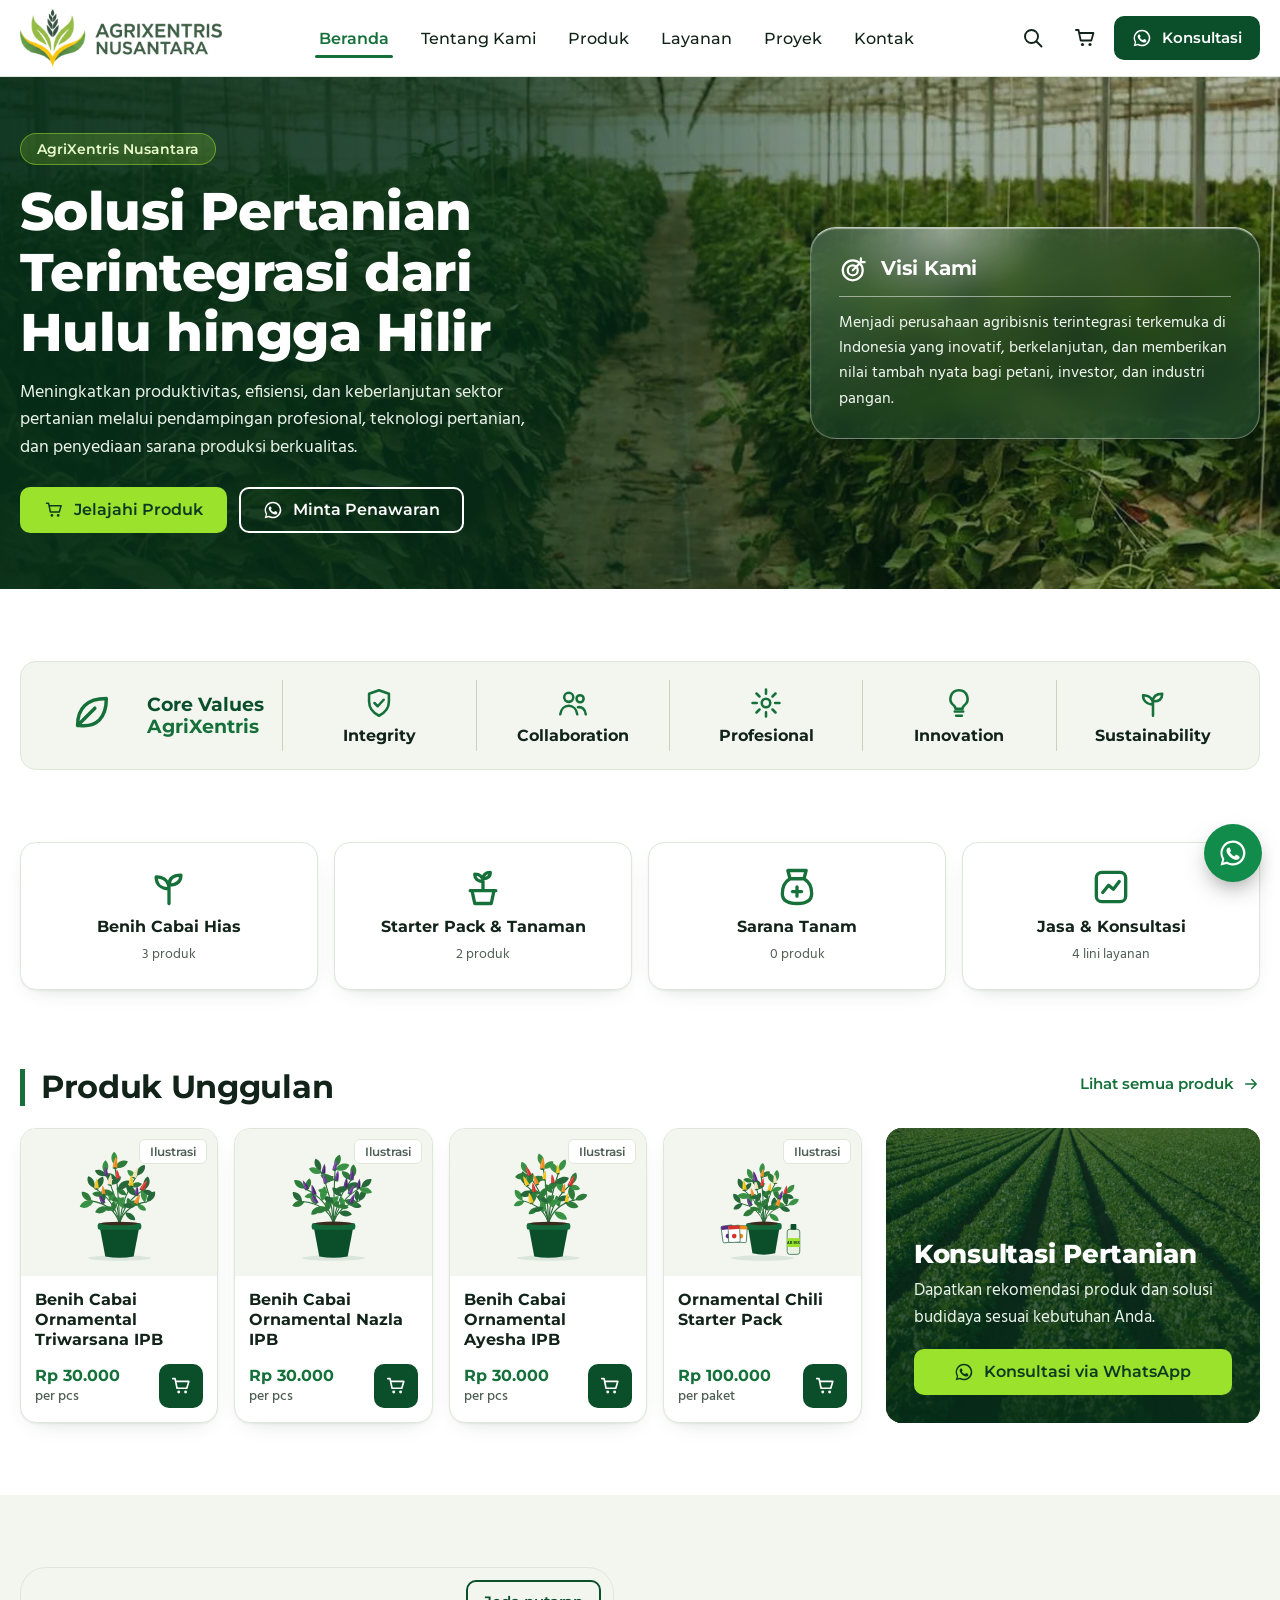
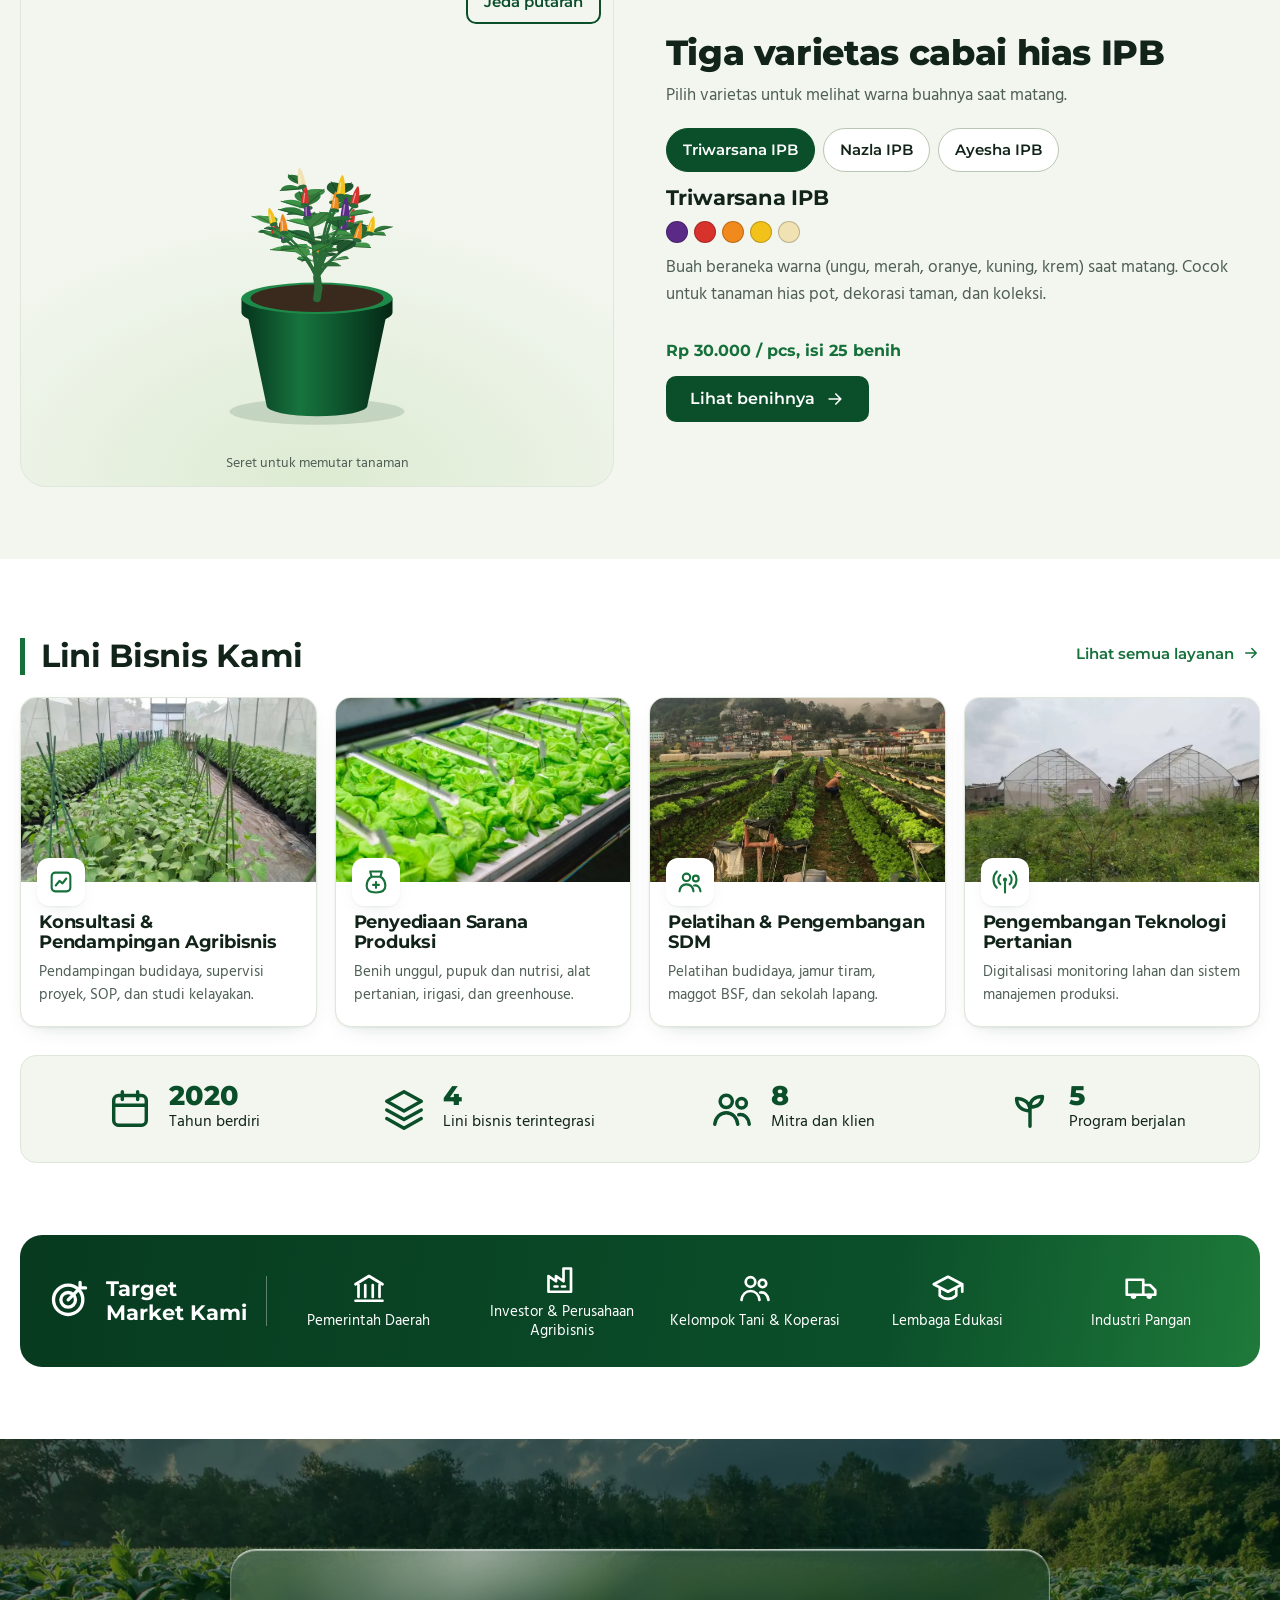
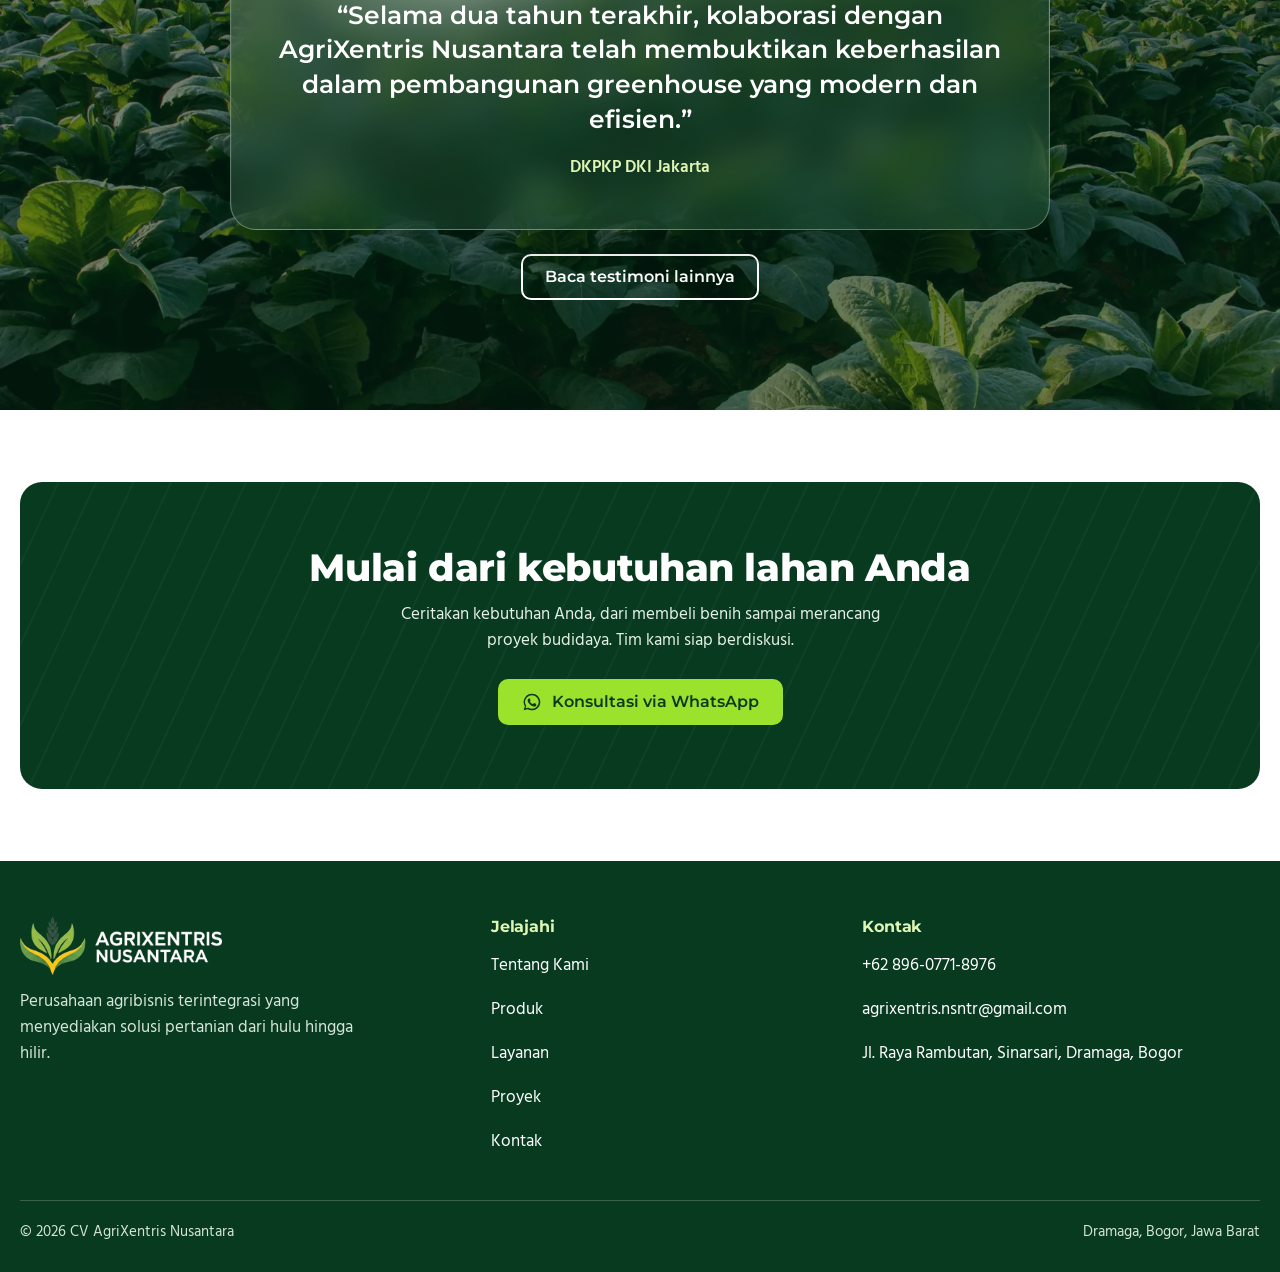
==== index.html @ 7f0258ae "Tambah situs AgriXentris Nusantara Situs statis perusahaan dan katalog produk (beranda, produk, tent" ====
<!doctype html>
<html lang="id">
<head>
<meta charset="utf-8">
<meta name="viewport" content="width=device-width, initial-scale=1">
<title>AgriXentris Nusantara | Solusi Pertanian Terintegrasi dari Hulu hingga Hilir</title>
<meta name="description" content="AgriXentris Nusantara: benih cabai hias IPB, sarana tanam, konsultasi agribisnis, pelatihan, dan teknologi pertanian. Dramaga, Bogor.">
<meta property="og:title" content="AgriXentris Nusantara | Solusi Pertanian Terintegrasi dari Hulu hingga Hilir">
<meta property="og:description" content="AgriXentris Nusantara: benih cabai hias IPB, sarana tanam, konsultasi agribisnis, pelatihan, dan teknologi pertanian. Dramaga, Bogor.">
<meta property="og:type" content="website">
<meta property="og:image" content="/assets/img/og.jpg">
<meta name="theme-color" content="#0B4F2A">
<link rel="icon" href="/assets/img/favicon.png">
<link rel="apple-touch-icon" href="/assets/img/apple-touch-icon.png">
<link rel="preconnect" href="https://fonts.googleapis.com">
<link rel="preconnect" href="https://fonts.gstatic.com" crossorigin>
<link href="https://fonts.googleapis.com/css2?family=Hind:wght@400;500;600&family=Montserrat:wght@500;600;700;800&display=swap" rel="stylesheet">
<link rel="stylesheet" href="/assets/css/site.css">
</head>
<body data-page="home">
<svg width="0" height="0" style="position:absolute" aria-hidden="true"><defs>
<symbol id="i-cart" viewBox="0 0 24 24"><path d="M3 4h2.5l2.2 10.5h10.6L20.5 7H7" fill="none" stroke="currentColor" stroke-width="1.8" stroke-linecap="round" stroke-linejoin="round"/><circle cx="9.5" cy="18.5" r="1.6" fill="currentColor"/><circle cx="17" cy="18.5" r="1.6" fill="currentColor"/></symbol>
<symbol id="i-search" viewBox="0 0 24 24"><circle cx="10.5" cy="10.5" r="6.5" fill="none" stroke="currentColor" stroke-width="1.9"/><path d="m15.5 15.5 5 5" stroke="currentColor" stroke-width="1.9" stroke-linecap="round"/></symbol>
<symbol id="i-wa" viewBox="0 0 24 24"><path fill="currentColor" d="M12 2a10 10 0 0 0-8.6 15.1L2 22l5-1.3A10 10 0 1 0 12 2Zm0 18.2c-1.6 0-3.1-.4-4.4-1.2l-.3-.2-3 .8.8-2.9-.2-.3A8.2 8.2 0 1 1 12 20.2Zm4.5-6.1c-.2-.1-1.5-.7-1.7-.8-.2-.1-.4-.1-.6.1l-.8 1c-.1.2-.3.2-.5.1a6.7 6.7 0 0 1-3.3-2.9c-.3-.4.2-.4.7-1.3.1-.2 0-.3 0-.4l-.8-1.8c-.2-.5-.4-.4-.6-.4h-.5c-.2 0-.4.1-.7.3-.2.3-.9.9-.9 2.2s.9 2.5 1.1 2.7c.1.2 1.8 2.8 4.4 3.9 1.6.7 2.3.8 3.1.6.5-.1 1.5-.6 1.7-1.2.2-.6.2-1.1.1-1.2l-.7-.4Z"/></symbol>
<symbol id="i-menu" viewBox="0 0 24 24"><path d="M4 7h16M4 12h16M4 17h16" stroke="currentColor" stroke-width="2" stroke-linecap="round"/></symbol>
<symbol id="i-x" viewBox="0 0 24 24"><path d="M6 6l12 12M18 6 6 18" stroke="currentColor" stroke-width="2" stroke-linecap="round"/></symbol>
<symbol id="i-arrow" viewBox="0 0 24 24"><path d="M5 12h14M13 6l6 6-6 6" fill="none" stroke="currentColor" stroke-width="2" stroke-linecap="round" stroke-linejoin="round"/></symbol>
<symbol id="i-sprout" viewBox="0 0 24 24"><path d="M12 21v-9M12 13c0-4-2.7-6.5-7-6.5C5 10.500 7.700 13 12 13ZM12 11c0-3.500 2.300-5.500 6.500-5.500C18.500 9 16.200 11 12 11Z" fill="none" stroke="currentColor" stroke-width="1.800" stroke-linecap="round" stroke-linejoin="round"/></symbol>
<symbol id="i-pot" viewBox="0 0 24 24"><path d="M6 14h12l-1.500 7h-9L6 14ZM5 14h14M12 14V8M12 9c0-2.500-1.700-4-4.500-4C7.500 7.500 9.200 9 12 9ZM12 7.500c0-2 1.400-3.500 4-3.500 0 2.200-1.400 3.500-4 3.500Z" fill="none" stroke="currentColor" stroke-width="1.800" stroke-linecap="round" stroke-linejoin="round"/></symbol>
<symbol id="i-tools" viewBox="0 0 24 24"><path d="M7 3h10l-1.200 4.500c2.700 1.600 4.200 4.600 4.200 8 0 3.500-2.500 5.500-8 5.500s-8-2-8-5.500c0-3.400 1.500-6.400 4.200-8L7 3ZM9 7.500h6M12 12v5M9.500 14.500h5" fill="none" stroke="currentColor" stroke-width="1.800" stroke-linecap="round" stroke-linejoin="round"/></symbol>
<symbol id="i-consult" viewBox="0 0 24 24"><rect x="4" y="4" width="16" height="16" rx="3" fill="none" stroke="currentColor" stroke-width="1.800"/><path d="m7.500 15 3.200-4 2.600 2.200L16.500 9" fill="none" stroke="currentColor" stroke-width="1.800" stroke-linecap="round" stroke-linejoin="round"/></symbol>
<symbol id="i-people" viewBox="0 0 24 24"><circle cx="9" cy="8" r="3.200" fill="none" stroke="currentColor" stroke-width="1.800"/><circle cx="17" cy="9" r="2.500" fill="none" stroke="currentColor" stroke-width="1.800"/><path d="M3 20c.500-3.800 3-6 6-6s5.500 2.200 6 6M15.500 15c2.800-.500 5 1.300 5.500 5" fill="none" stroke="currentColor" stroke-width="1.800" stroke-linecap="round"/></symbol>
<symbol id="i-signal" viewBox="0 0 24 24"><circle cx="12" cy="10" r="1.800" fill="currentColor"/><path d="M12 12v9M8 14a5.600 5.600 0 0 1 0-8M16 6a5.600 5.600 0 0 1 0 8M5 17A10 10 0 0 1 5 3M19 3a10 10 0 0 1 0 14" fill="none" stroke="currentColor" stroke-width="1.800" stroke-linecap="round"/></symbol>
<symbol id="i-shield" viewBox="0 0 24 24"><path d="M12 3 5 5.500V11c0 4.500 2.900 8 7 10 4.100-2 7-5.500 7-10V5.500L12 3Z" fill="none" stroke="currentColor" stroke-width="1.800" stroke-linejoin="round"/><path d="m8.800 12 2.300 2.300 4.200-4.600" fill="none" stroke="currentColor" stroke-width="1.800" stroke-linecap="round" stroke-linejoin="round"/></symbol>
<symbol id="i-bulb" viewBox="0 0 24 24"><path d="M9 18h6M10 21h4M12 3a6 6 0 0 0-3.500 10.900c.600.500 1 1.200 1 2.100h5c0-.900.400-1.600 1-2.100A6 6 0 0 0 12 3Z" fill="none" stroke="currentColor" stroke-width="1.800" stroke-linecap="round" stroke-linejoin="round"/></symbol>
<symbol id="i-gear" viewBox="0 0 24 24"><circle cx="12" cy="12" r="3" fill="none" stroke="currentColor" stroke-width="1.800"/><path d="M12 2.500v3M12 18.500v3M2.500 12h3M18.500 12h3M5.300 5.300l2.100 2.100M16.600 16.600l2.100 2.100M5.300 18.700l2.100-2.100M16.600 7.400l2.100-2.100" stroke="currentColor" stroke-width="1.800" stroke-linecap="round"/></symbol>
<symbol id="i-leaf" viewBox="0 0 24 24"><path d="M5 19c0-9 5-14 15-14 0 10-5 15-14 14ZM5 19 14 10" fill="none" stroke="currentColor" stroke-width="1.800" stroke-linecap="round" stroke-linejoin="round"/></symbol>
<symbol id="i-target" viewBox="0 0 24 24"><circle cx="11" cy="13" r="8" fill="none" stroke="currentColor" stroke-width="1.800"/><circle cx="11" cy="13" r="4" fill="none" stroke="currentColor" stroke-width="1.800"/><path d="m11 13 6.500-6.500M17.500 6.500V3.500M17.500 6.500h3" stroke="currentColor" stroke-width="1.800" stroke-linecap="round"/></symbol>
<symbol id="i-gov" viewBox="0 0 24 24"><path d="M3 9.500 12 4l9 5.500M5 10v8M9.500 10v8M14.500 10v8M19 10v8M3 20.500h18" fill="none" stroke="currentColor" stroke-width="1.800" stroke-linecap="round" stroke-linejoin="round"/></symbol>
<symbol id="i-factory" viewBox="0 0 24 24"><path d="M3 20.500V10l5 3.500V10l5 3.500V5h5v15.500H3ZM7 17h2M12 17h2" fill="none" stroke="currentColor" stroke-width="1.800" stroke-linecap="round" stroke-linejoin="round"/></symbol>
<symbol id="i-school" viewBox="0 0 24 24"><path d="m2.500 9.500 9.500-5 9.500 5-9.500 5-9.500-5ZM6.500 12v5c1.500 1.500 3.300 2.200 5.500 2.200s4-.700 5.500-2.200v-5M21.500 9.500v5" fill="none" stroke="currentColor" stroke-width="1.800" stroke-linecap="round" stroke-linejoin="round"/></symbol>
<symbol id="i-truck" viewBox="0 0 24 24"><path d="M2.500 6.500h11v10h-11v-10ZM13.500 10h4.500l3.500 3.500v3h-8V10Z" fill="none" stroke="currentColor" stroke-width="1.800" stroke-linejoin="round"/><circle cx="7" cy="17.500" r="1.800" fill="currentColor"/><circle cx="17.500" cy="17.500" r="1.800" fill="currentColor"/></symbol>
<symbol id="i-pin" viewBox="0 0 24 24"><path d="M12 21s7-6.200 7-11.500a7 7 0 1 0-14 0C5 14.800 12 21 12 21Z" fill="none" stroke="currentColor" stroke-width="1.800"/><circle cx="12" cy="9.500" r="2.300" fill="currentColor"/></symbol>
<symbol id="i-mail" viewBox="0 0 24 24"><rect x="3" y="5" width="18" height="14" rx="2" fill="none" stroke="currentColor" stroke-width="1.800"/><path d="m4 7 8 6 8-6" fill="none" stroke="currentColor" stroke-width="1.800"/></symbol>
<symbol id="i-phone" viewBox="0 0 24 24"><path d="M5 4h4l2 5-2.500 1.500a11 11 0 0 0 5 5L15 13l5 2v4a2 2 0 0 1-2 2A16 16 0 0 1 3 6a2 2 0 0 1 2-2Z" fill="none" stroke="currentColor" stroke-width="1.800" stroke-linejoin="round"/></symbol>
<symbol id="i-play" viewBox="0 0 24 24"><path d="M7 4.500v15l12-7.500-12-7.500Z" fill="currentColor"/></symbol>
<symbol id="i-calendar" viewBox="0 0 24 24"><rect x="3.500" y="5" width="17" height="15.500" rx="2.500" fill="none" stroke="currentColor" stroke-width="1.800"/><path d="M3.500 10h17M8 3v4M16 3v4" stroke="currentColor" stroke-width="1.800" stroke-linecap="round"/></symbol>
<symbol id="i-layers" viewBox="0 0 24 24"><path d="m12 3 9 5-9 5-9-5 9-5ZM3 12.500l9 5 9-5M3 17l9 5 9-5" fill="none" stroke="currentColor" stroke-width="1.800" stroke-linecap="round" stroke-linejoin="round"/></symbol>
</defs></svg>
<a class="sr" href="#main">Langsung ke isi</a>
<header class="site-head">
  <div class="wrap head-row">
    <a class="brand" href="/" aria-label="AgriXentris Nusantara, ke beranda"><img src="/assets/img/logo.png" alt="AgriXentris Nusantara" width="181" height="52"></a>
    <nav class="nav" id="nav" aria-label="Navigasi utama">
      <a href="/" aria-current="page">Beranda</a><a href="/tentang">Tentang Kami</a><a href="/produk">Produk</a><a href="/layanan">Layanan</a><a href="/proyek">Proyek</a><a href="/kontak">Kontak</a>
    </nav>
    <div class="head-tools">
      <button type="button" class="icon-btn" id="searchBtn" aria-label="Cari produk" aria-expanded="false" aria-controls="searchbar"><svg aria-hidden="true"><use href="#i-search"/></svg></button>
      <button type="button" class="icon-btn" id="cartBtn" aria-label="Buka keranjang"><svg aria-hidden="true"><use href="#i-cart"/></svg><span class="cart-count" id="cartCount" hidden>0</span></button>
      <a class="btn btn-forest btn-sm js-wa" target="_blank" rel="noopener" data-msg="Halo AgriXentris Nusantara, saya ingin konsultasi." href="https://wa.me/6289607718976?text=Halo%20AgriXentris%20Nusantara%2C%20saya%20ingin%20konsultasi."><svg aria-hidden="true"><use href="#i-wa"/></svg>Konsultasi</a>
      <button type="button" class="icon-btn menu-btn" id="menuBtn" aria-label="Buka menu" aria-expanded="false" aria-controls="nav"><svg aria-hidden="true"><use href="#i-menu"/></svg></button>
    </div>
  </div>
  <div class="searchbar" id="searchbar" hidden>
    <form class="wrap" action="/produk" method="get" role="search">
      <label class="sr" for="headSearch">Cari produk</label>
      <input class="field" id="headSearch" type="search" name="q" placeholder="Cari benih, starter pack, tanaman…">
      <button class="btn btn-forest" type="submit">Cari</button>
    </form>
  </div>
</header>
<main id="main">

<section class="hero on-dark" aria-label="Pembuka">
  <div class="hero-bg"><img id="heroImg" src="/assets/img/hero-greenhouse.webp" alt="" fetchpriority="high"></div>
  <div class="wrap hero-in">
    <div>
      <span class="tag">AgriXentris Nusantara</span>
      <h1>Solusi Pertanian Terintegrasi dari Hulu hingga Hilir</h1>
      <p class="lead">Meningkatkan produktivitas, efisiensi, dan keberlanjutan sektor pertanian melalui pendampingan profesional, teknologi pertanian, dan penyediaan sarana produksi berkualitas.</p>
      <div class="hero-cta">
        <a class="btn btn-lime" href="/produk"><svg aria-hidden="true"><use href="#i-cart"/></svg>Jelajahi Produk</a>
        <a class="btn btn-ghost js-wa" target="_blank" rel="noopener" data-msg="Halo AgriXentris Nusantara, saya ingin meminta penawaran." href="https://wa.me/6289607718976?text=Halo%20AgriXentris%20Nusantara%2C%20saya%20ingin%20meminta%20penawaran."><svg aria-hidden="true"><use href="#i-wa"/></svg>Minta Penawaran</a>
      </div>
    </div>
    <div class="capsule vision-card">
      <h2><svg aria-hidden="true"><use href="#i-target"/></svg>Visi Kami</h2>
      <p>Menjadi perusahaan agribisnis terintegrasi terkemuka di Indonesia yang inovatif, berkelanjutan, dan memberikan nilai tambah nyata bagi petani, investor, dan industri pangan.</p>
    </div>
  </div>
</section>

<section style="padding-bottom:0">
  <div class="wrap">
    <ul class="strip values" aria-label="Nilai perusahaan">
      <li class="lead-cell"><svg aria-hidden="true"><use href="#i-leaf"/></svg><div>Core Values <span>AgriXentris</span></div></li>
      <li><svg aria-hidden="true"><use href="#i-shield"/></svg>Integrity</li>
      <li><svg aria-hidden="true"><use href="#i-people"/></svg>Collaboration</li>
      <li><svg aria-hidden="true"><use href="#i-gear"/></svg>Profesional</li>
      <li><svg aria-hidden="true"><use href="#i-bulb"/></svg>Innovation</li>
      <li><svg aria-hidden="true"><use href="#i-sprout"/></svg>Sustainability</li>
    </ul>
  </div>
</section>

<section style="padding-bottom:0">
  <div class="wrap"><h2 class="sr">Kategori</h2><div class="cats" id="catsGrid">
    <a class="cat" href="/produk?k=benih"><svg aria-hidden="true"><use href="#i-sprout"/></svg><b>Benih Cabai Hias</b></a>
    <a class="cat" href="/produk?k=tanaman"><svg aria-hidden="true"><use href="#i-pot"/></svg><b>Starter Pack &amp; Tanaman</b></a>
    <a class="cat" href="/produk?k=sarana"><svg aria-hidden="true"><use href="#i-tools"/></svg><b>Sarana Tanam</b></a>
    <a class="cat" href="/layanan"><svg aria-hidden="true"><use href="#i-consult"/></svg><b>Jasa &amp; Konsultasi</b></a>
  </div></div>
</section>

<section>
  <div class="wrap">
    <div class="sec-head"><h2 class="sec-title">Produk Unggulan</h2><a class="link-more" href="/produk">Lihat semua produk<svg aria-hidden="true"><use href="#i-arrow"/></svg></a></div>
    <div class="featured">
      <div class="pgrid" id="featuredGrid" aria-live="polite"><div class="state" style="grid-column:1/-1">Memuat produk…</div></div>
      <aside class="promo on-dark">
        <img src="/assets/img/lahan-baris.webp" alt="" loading="lazy">
        <h3>Konsultasi Pertanian</h3>
        <p>Dapatkan rekomendasi produk dan solusi budidaya sesuai kebutuhan Anda.</p>
        <a class="btn btn-lime js-wa" target="_blank" rel="noopener" data-msg="Halo AgriXentris Nusantara, saya ingin konsultasi pertanian." href="https://wa.me/6289607718976?text=Halo%20AgriXentris%20Nusantara%2C%20saya%20ingin%20konsultasi%20pertanian."><svg aria-hidden="true"><use href="#i-wa"/></svg>Konsultasi via WhatsApp</a>
      </aside>
    </div>
  </div>
</section>

<section class="soft">
  <div class="wrap plant3d">
    <div class="stage">
      <canvas id="plantCanvas" tabindex="0" role="img" aria-label="Model 3D tanaman cabai hias dalam pot"></canvas>
      <div class="ctl"><button type="button" class="btn btn-line btn-sm" id="plantToggle" aria-pressed="true">Jeda putaran</button></div>
      <p class="hint">Seret untuk memutar tanaman</p>
    </div>
    <div>
      <h2>Tiga varietas cabai hias IPB</h2>
      <p class="muted" style="margin-top:10px">Pilih varietas untuk melihat warna buahnya saat matang.</p>
      <div class="var-tabs" id="varTabs" role="tablist" aria-label="Pilih varietas"></div>
      <h3 id="varName" style="font-size:1.3rem"></h3>
      <div class="swatches" id="varSwatches" aria-hidden="true"></div>
      <p class="vdesc" id="varText" style="margin-top:12px" aria-live="polite"></p>
      <p class="price" id="varPrice" style="margin:6px 0 16px"></p>
      <a class="btn btn-forest" id="varLink" href="/produk?k=benih" hidden>Lihat benihnya<svg aria-hidden="true"><use href="#i-arrow"/></svg></a>
    </div>
  </div>
</section>

<section>
  <div class="wrap">
    <div class="sec-head"><h2 class="sec-title">Lini Bisnis Kami</h2><a class="link-more" href="/layanan">Lihat semua layanan<svg aria-hidden="true"><use href="#i-arrow"/></svg></a></div>
    <div class="lines">
      <article class="line"><div class="ph"><img src="/assets/img/greenhouse-ajir.webp" alt="" loading="lazy"></div><span class="ic"><svg aria-hidden="true"><use href="#i-consult"/></svg></span><div class="lb"><h3><a href="/layanan#konsultasi">Konsultasi &amp; Pendampingan Agribisnis</a></h3><p>Pendampingan budidaya, supervisi proyek, SOP, dan studi kelayakan.</p></div></article>
      <article class="line"><div class="ph"><img src="/assets/img/hidroponik-selada.webp" alt="" loading="lazy"></div><span class="ic"><svg aria-hidden="true"><use href="#i-tools"/></svg></span><div class="lb"><h3><a href="/layanan#sarana">Penyediaan Sarana Produksi</a></h3><p>Benih unggul, pupuk dan nutrisi, alat pertanian, irigasi, dan greenhouse.</p></div></article>
      <article class="line"><div class="ph"><img src="/assets/img/lahan-terasering.webp" alt="" loading="lazy"></div><span class="ic"><svg aria-hidden="true"><use href="#i-people"/></svg></span><div class="lb"><h3><a href="/layanan#pelatihan">Pelatihan &amp; Pengembangan SDM</a></h3><p>Pelatihan budidaya, jamur tiram, maggot BSF, dan sekolah lapang.</p></div></article>
      <article class="line"><div class="ph"><img src="/assets/img/greenhouse-luar.webp" alt="" loading="lazy"></div><span class="ic"><svg aria-hidden="true"><use href="#i-signal"/></svg></span><div class="lb"><h3><a href="/layanan#teknologi">Pengembangan Teknologi Pertanian</a></h3><p>Digitalisasi monitoring lahan dan sistem manajemen produksi.</p></div></article>
    </div>
    <div class="strip facts" style="margin-top:28px">
      <div><svg aria-hidden="true"><use href="#i-calendar"/></svg><p><b>2020</b><span>Tahun berdiri</span></p></div>
      <div><svg aria-hidden="true"><use href="#i-layers"/></svg><p><b>4</b><span>Lini bisnis terintegrasi</span></p></div>
      <div><svg aria-hidden="true"><use href="#i-people"/></svg><p><b>8</b><span>Mitra dan klien</span></p></div>
      <div><svg aria-hidden="true"><use href="#i-sprout"/></svg><p><b>5</b><span>Program berjalan</span></p></div>
    </div>
  </div>
</section>

<section class="video-sec soft" hidden>
  <div class="wrap">
    <div class="sec-head"><div><h2 class="sec-title">Video profil</h2><p>Lihat kegiatan dan layanan AgriXentris Nusantara.</p></div></div>
    <div class="video"><img src="/assets/img/lahan-senja.webp" alt="" loading="lazy"><button type="button" class="play on-dark"><i><svg aria-hidden="true"><use href="#i-play"/></svg></i>Putar video profil</button></div>
  </div>
</section>

<section style="padding-top:0">
  <div class="wrap">
    <ul class="market on-dark" aria-label="Target market kami">
      <li class="lead-cell" style="text-align:left"><svg aria-hidden="true"><use href="#i-target"/></svg>Target Market Kami</li>
      <li><svg aria-hidden="true"><use href="#i-gov"/></svg>Pemerintah Daerah</li>
      <li><svg aria-hidden="true"><use href="#i-factory"/></svg>Investor &amp; Perusahaan Agribisnis</li>
      <li><svg aria-hidden="true"><use href="#i-people"/></svg>Kelompok Tani &amp; Koperasi</li>
      <li><svg aria-hidden="true"><use href="#i-school"/></svg>Lembaga Edukasi</li>
      <li><svg aria-hidden="true"><use href="#i-truck"/></svg>Industri Pangan</li>
    </ul>
  </div>
</section>

<section class="tband on-dark" aria-label="Testimoni">
  <img src="/assets/img/lahan-senja.webp" alt="" loading="lazy">
  <div class="wrap">
    <figure class="capsule tquote">
      <p>“Selama dua tahun terakhir, kolaborasi dengan AgriXentris Nusantara telah membuktikan keberhasilan dalam pembangunan greenhouse yang modern dan efisien.”</p>
      <cite>DKPKP DKI Jakarta</cite>
    </figure>
    <a class="btn btn-ghost" style="margin-top:24px" href="/proyek#testimoni">Baca testimoni lainnya</a>
  </div>
</section>
<section>
  <div class="wrap"><div class="cta on-dark">
    <h2>Mulai dari kebutuhan lahan Anda</h2>
    <p>Ceritakan kebutuhan Anda, dari membeli benih sampai merancang proyek budidaya. Tim kami siap berdiskusi.</p>
    <a class="btn btn-lime js-wa" target="_blank" rel="noopener" data-msg="Halo AgriXentris Nusantara, saya ingin konsultasi." href="https://wa.me/6289607718976?text=Halo%20AgriXentris%20Nusantara%2C%20saya%20ingin%20konsultasi."><svg aria-hidden="true"><use href="#i-wa"/></svg>Konsultasi via WhatsApp</a>
  </div></div>
</section>
</main>
<footer class="on-dark">
  <div class="wrap">
    <div class="foot">
      <div>
        <a class="brand" href="/" aria-label="AgriXentris Nusantara, ke beranda"><img src="/assets/img/logo-putih.png" alt="AgriXentris Nusantara" width="181" height="52" style="background:none;padding:0"></a>
        <p>Perusahaan agribisnis terintegrasi yang menyediakan solusi pertanian dari hulu hingga hilir.</p>
      </div>
      <div>
        <h2>Jelajahi</h2>
        <ul><li><a href="/tentang">Tentang Kami</a></li><li><a href="/produk">Produk</a></li><li><a href="/layanan">Layanan</a></li><li><a href="/proyek">Proyek</a></li><li><a href="/kontak">Kontak</a></li></ul>
      </div>
      <div>
        <h2>Kontak</h2>
        <ul>
          <li><a href="tel:+6289607718976">+62 896-0771-8976</a></li>
          <li><a href="mailto:agrixentris.nsntr@gmail.com">agrixentris.nsntr@gmail.com</a></li>
          <li><span>Jl. Raya Rambutan, Sinarsari, Dramaga, Bogor</span></li>
        </ul>
      </div>
    </div>
    <div class="foot-bottom"><span>© <span id="yr">2026</span> CV AgriXentris Nusantara</span><span>Dramaga, Bogor, Jawa Barat</span></div>
  </div>
</footer>
<a class="wa-fab js-wa" target="_blank" rel="noopener" aria-label="Chat WhatsApp" data-msg="Halo AgriXentris Nusantara, saya ingin bertanya." href="https://wa.me/6289607718976?text=Halo%20AgriXentris%20Nusantara%2C%20saya%20ingin%20bertanya."><svg aria-hidden="true"><use href="#i-wa"/></svg></a>
<dialog class="drawer" id="cartDrawer" aria-labelledby="cartTitle">
  <div class="drawer-in">
    <div class="drawer-head"><h2 id="cartTitle">Keranjang</h2><button type="button" class="icon-btn" id="cartClose" aria-label="Tutup keranjang"><svg aria-hidden="true"><use href="#i-x"/></svg></button></div>
    <div class="drawer-body" id="cartBody"></div>
    <div class="drawer-foot" id="cartFoot" hidden>
      <div class="total"><span>Total</span><span id="cartTotal"></span></div>
      <a class="btn btn-forest" id="cartCheckout" target="_blank" rel="noopener" href="#"><svg aria-hidden="true"><use href="#i-wa"/></svg>Pesan via WhatsApp</a>
      <p class="muted" style="font-size:.9rem">Pesanan dikirim sebagai pesan WhatsApp. Pembayaran dan pengiriman dikonfirmasi oleh tim kami.</p>
    </div>
  </div>
</dialog>
<div class="toast" id="toast" role="status" aria-live="polite"></div>
<script src="/assets/js/site.js" defer></script>
<script src="/assets/js/plant3d.js" defer></script>
</body>
</html>
---- assets/css/site.css ----
/* AgriXentris Nusantara: gaya situs publik */
:root{
  --forest:#0B4F2A; --forest-deep:#073A1F; --green:#15703A; --lime:#9BE22D; --lime-ink:#0B3A20;
  --bg:#FFFFFF; --soft:#F2F6EF; --line:#DFE7DA; --ink:#12241A; --muted:#4F5F56;
  --display:"Montserrat","Segoe UI",system-ui,sans-serif;
  --body:"Hind","Segoe UI",system-ui,-apple-system,sans-serif;
  --r-card:16px; --r-btn:10px;
  --shadow:0 1px 2px rgba(11,58,32,.06),0 8px 24px -14px rgba(11,58,32,.28);
  color-scheme:light;
}
*,*::before,*::after{box-sizing:border-box}
html{scroll-behavior:smooth; scroll-padding-top:88px; overflow-x:clip}
body{margin:0; background:var(--bg); color:var(--ink); font-family:var(--body); font-size:17px; line-height:1.55; -webkit-font-smoothing:antialiased; overflow-x:clip}
img{max-width:100%; display:block}
a{color:inherit}
h1,h2,h3,h4{font-family:var(--display); margin:0; line-height:1.15; letter-spacing:-.01em}
h2{font-size:clamp(1.5rem,2.6vw,2rem); font-weight:700}
h3{font-size:1.1rem; font-weight:700}
p{margin:0}
ul{margin:0; padding:0; list-style:none}
:focus-visible{outline:3px solid var(--forest); outline-offset:2px; border-radius:6px}
.on-dark :focus-visible, .on-dark:focus-visible{outline-color:var(--lime)}
.wrap{width:min(1240px,100% - 40px); margin-inline:auto}
.sr{position:absolute; width:1px; height:1px; overflow:hidden; clip:rect(0 0 0 0); white-space:nowrap}
a.sr:focus{position:fixed; left:12px; top:12px; z-index:100; width:auto; height:auto; clip:auto; padding:12px 16px; background:#fff; color:var(--forest); border-radius:8px; font-weight:600}
.muted{color:var(--muted)}
section{padding:clamp(40px,6vw,72px) 0}
.soft{background:var(--soft)}

/* tombol */
.btn{display:inline-flex; align-items:center; justify-content:center; gap:10px; min-height:46px; padding:11px 22px; border-radius:var(--r-btn); border:2px solid transparent; font:600 1rem/1.1 var(--display); text-decoration:none; cursor:pointer; transition:background .15s,color .15s,border-color .15s}
.btn svg{width:20px; height:20px; flex:none}
.btn-lime{background:var(--lime); color:var(--lime-ink)}
.btn-lime:hover{background:#B4EE55}
.btn-forest{background:var(--forest); color:#fff}
.btn-forest:hover{background:var(--forest-deep)}
.btn-ghost{border-color:#fff; color:#fff; background:transparent}
.btn-ghost:hover{background:rgba(255,255,255,.14)}
.btn-line{border-color:var(--forest); color:var(--forest); background:transparent}
.btn-line:hover{background:var(--soft)}
.btn-sm{min-height:44px; padding:8px 16px; font-size:.92rem}
.btn[disabled]{opacity:.5; cursor:not-allowed}
.link-more{display:inline-flex; align-items:center; gap:8px; min-height:44px; font:600 .95rem var(--display); color:var(--green); text-decoration:none}
.link-more:hover{text-decoration:underline}
.link-more svg{width:18px; height:18px}

/* header */
.site-head{position:sticky; top:0; z-index:30; background:#fff; border-bottom:1px solid var(--line)}
.head-row{display:flex; align-items:center; gap:24px; height:76px}
.brand{display:flex; align-items:center; gap:12px; text-decoration:none; min-height:44px; flex:none}
.brand img{height:58px; width:auto}
.nav{display:flex; gap:4px; margin-inline:auto}
.nav a{display:inline-flex; align-items:center; min-height:44px; padding:0 14px; font:500 .98rem var(--display); text-decoration:none; color:var(--ink); border-radius:8px; position:relative}
.nav a:hover{color:var(--green)}
.nav a[aria-current="page"]{color:var(--green); font-weight:600}
.nav a[aria-current="page"]::after{content:""; position:absolute; left:10px; right:10px; bottom:2px; height:3px; border-radius:3px; background:var(--green)}
.head-tools{display:flex; align-items:center; gap:6px; flex:none}
.icon-btn{position:relative; width:46px; height:46px; display:grid; place-items:center; border:0; background:transparent; color:var(--ink); border-radius:10px; cursor:pointer}
.icon-btn:hover{background:var(--soft)}
.icon-btn svg{width:24px; height:24px}
.cart-count{position:absolute; top:2px; right:0; min-width:20px; height:20px; padding:0 5px; border-radius:10px; background:var(--forest); color:#fff; font:700 .72rem/20px var(--display); text-align:center}
.menu-btn{display:none}
.searchbar{border-top:1px solid var(--line); background:#fff; padding:14px 0}
.searchbar[hidden]{display:none}
.searchbar form{display:flex; gap:10px}
.field{flex:1; min-height:46px; padding:10px 14px; font:inherit; color:var(--ink); background:#fff; border:1.5px solid #B9C6B4; border-radius:var(--r-btn); width:100%}
.field:focus{outline:3px solid var(--forest); outline-offset:1px}
textarea.field{min-height:120px; resize:vertical}
@media (max-width:1040px){
  .menu-btn{display:grid}
  .nav{display:none; position:absolute; left:0; right:0; top:76px; background:#fff; border-bottom:1px solid var(--line); flex-direction:column; padding:8px 20px 16px; margin:0}
  .nav.open{display:flex}
  .nav a{min-height:48px; font-size:1.05rem}
  .nav a[aria-current="page"]::after{left:14px; right:auto; width:28px}
  .head-row{gap:8px}
  .head-tools{margin-left:auto}
  .head-tools .btn{display:none}
}
@media (max-width:480px){ .brand img{height:40px} .head-row{height:68px} .nav{top:68px} .icon-btn{width:44px} }

/* hero */
.hero{position:relative; color:#fff; padding:0; min-height:470px; display:grid; align-items:center; overflow:hidden; background:var(--forest-deep)}
.hero-bg{position:absolute; inset:0}
.hero-bg img{width:100%; height:100%; object-fit:cover}
.hero::before{content:""; position:absolute; inset:0; z-index:1; background:linear-gradient(90deg,rgba(5,45,24,.94) 0%,rgba(5,45,24,.82) 38%,rgba(5,45,24,.38) 72%,rgba(5,45,24,.3) 100%)}
.hero-in{position:relative; z-index:2; display:grid; grid-template-columns:minmax(0,1.25fr) minmax(0,.75fr); gap:40px; align-items:center; padding:56px 0}
.tag{display:inline-block; padding:6px 16px; border-radius:999px; background:rgba(155,226,45,.2); border:1px solid rgba(155,226,45,.5); color:#E9FBC8; font:600 .9rem var(--display)}
.hero h1{font-size:clamp(2rem,4.6vw,3.3rem); font-weight:800; margin-top:16px; max-width:16ch; text-wrap:balance}
.hero p.lead{margin-top:16px; max-width:52ch; font-size:1.1rem; color:#EAF3EA}
.hero-cta{display:flex; flex-wrap:wrap; gap:12px; margin-top:26px}

/* kartu kaca "water capsule": hanya di atas foto */
.capsule{position:relative; isolation:isolate; overflow:hidden; border-radius:26px; color:#fff;
  background:linear-gradient(160deg,rgba(255,255,255,.2),rgba(255,255,255,.05) 55%,rgba(190,255,220,.1)),rgba(6,48,27,.5);
  -webkit-backdrop-filter:blur(16px) saturate(140%); backdrop-filter:blur(16px) saturate(140%);
  border:1px solid rgba(255,255,255,.3); border-top-color:rgba(255,255,255,.7);
  box-shadow:inset 0 1px 1px rgba(255,255,255,.5),0 24px 48px -28px rgba(0,25,12,.7)}
.capsule::before{content:""; position:absolute; z-index:-1; left:6%; top:-34%; width:48%; height:70%; border-radius:50%; background:radial-gradient(closest-side,rgba(255,255,255,.45),rgba(255,255,255,0)); filter:blur(6px); transform:rotate(-12deg); pointer-events:none}
@supports not ((backdrop-filter:blur(1px)) or (-webkit-backdrop-filter:blur(1px))){ .capsule{background:rgba(6,48,27,.9)} }
.vision-card{padding:26px 28px}
.vision-card h2{display:flex; align-items:center; gap:12px; font-size:1.25rem; padding-bottom:12px; border-bottom:1px solid rgba(255,255,255,.5)}
.vision-card h2 svg{width:30px; height:30px}
.vision-card p{margin-top:14px; font-size:1.02rem; color:#F2F8F2}
@media (max-width:900px){ .hero-in{grid-template-columns:1fr; padding:44px 0} .hero::before{background:rgba(5,45,24,.8)} }
@media (max-width:560px){ .hero-cta .btn{width:100%} }

/* strip nilai & fakta */
.strip{background:var(--soft); border:1px solid var(--line); border-radius:var(--r-card); display:grid; align-items:center}
.values{grid-template-columns:1.3fr repeat(5,1fr); padding:18px 10px}
.values > *{padding:6px 18px; text-align:center}
.values > * + *{border-left:1px solid #C7D3C1}
.values .lead-cell{display:flex; align-items:center; gap:14px; text-align:left; font:700 1.2rem/1.15 var(--display); color:var(--forest)}
.values .lead-cell svg{width:46px; height:46px; color:var(--green); flex:none}
.values .lead-cell span{color:var(--green); display:block}
.values li svg{display:block; width:34px; height:34px; color:var(--green); margin:0 auto 6px}
.values li{font:700 1rem var(--display)}
.facts{grid-template-columns:repeat(4,1fr); padding:22px 10px}
.facts > div{display:flex; align-items:center; gap:16px; justify-content:center; padding:4px 16px}
.facts svg{width:46px; height:46px; color:var(--forest); flex:none}
.facts b{display:block; font:800 1.7rem/1 var(--display); color:var(--forest)}
.facts span{font-size:.98rem}
@media (max-width:900px){
  .values{grid-template-columns:repeat(5,1fr)} .values .lead-cell{grid-column:1/-1; justify-content:center; padding-bottom:14px}
  .values > * + *{border-left:0} .values li{font-size:.82rem; padding:6px 4px}
  .facts{grid-template-columns:1fr 1fr; gap:18px 0} .facts > div{justify-content:flex-start}
}
@media (max-width:560px){ .values{grid-template-columns:repeat(3,1fr); row-gap:12px} .facts b{font-size:1.35rem} .facts svg{width:36px; height:36px} .facts > div{gap:10px; padding:4px 10px} }

/* judul seksi */
.sec-head{display:flex; align-items:end; justify-content:space-between; gap:16px; flex-wrap:wrap; margin-bottom:22px}
.sec-title{padding-left:16px; border-left:5px solid var(--green)}
.sec-head p{margin-top:8px; max-width:62ch; color:var(--muted)}

/* kategori */
.cats{display:grid; grid-template-columns:repeat(4,1fr); gap:16px}
.cat{display:flex; flex-direction:column; align-items:center; gap:8px; text-align:center; padding:22px 14px; background:#fff; border:1px solid var(--line); border-radius:var(--r-card); box-shadow:var(--shadow); text-decoration:none; transition:transform .15s,border-color .15s}
.cat:hover{transform:translateY(-3px); border-color:var(--green)}
.cat svg{width:44px; height:44px; color:var(--green)}
.cat b{font:700 1.02rem/1.2 var(--display)}
.cat span{font-size:.9rem; color:var(--muted)}
@media (max-width:820px){ .cats{grid-template-columns:1fr 1fr} }

/* produk */
.featured{display:grid; grid-template-columns:minmax(0,2.25fr) minmax(0,1fr); gap:24px; align-items:stretch}
.pgrid{display:grid; grid-template-columns:repeat(auto-fill,minmax(220px,1fr)); gap:20px}
.featured .pgrid{grid-template-columns:repeat(4,minmax(0,1fr)); gap:16px}
.pcard{position:relative; display:flex; flex-direction:column; background:#fff; border:1px solid var(--line); border-radius:var(--r-card); overflow:hidden; box-shadow:var(--shadow)}
.pcard .pimg{position:relative; aspect-ratio:4/3; background:var(--soft); overflow:hidden}
.pcard .pimg img{width:100%; height:100%; object-fit:cover; transition:transform .35s}
.pcard .pimg img.illus{object-fit:contain; padding:8px}
.pcard:hover .pimg img{transform:scale(1.04)}
.chip{position:absolute; left:10px; top:10px; padding:4px 10px; border-radius:6px; background:var(--forest); color:#fff; font:700 .78rem var(--display)}
.chip.note{left:auto; right:10px; background:#fff; color:var(--muted); border:1px solid var(--line); font-weight:600}
.chip.out{background:#5A2A1E}
.pcard .pbody{display:flex; flex-direction:column; gap:6px; padding:14px 14px 14px; flex:1}
.pcard .pname{font:700 1rem/1.25 var(--display); color:var(--ink); text-decoration:none}
.pcard .pname::after{content:""; position:absolute; inset:0}
.pcard .pname:hover{color:var(--green)}
.pcard .prow{display:flex; align-items:center; justify-content:space-between; gap:8px; margin-top:auto; padding-top:8px}
.price{font:700 1.02rem var(--display); color:var(--green)}
.price small{display:block; font:500 .86rem var(--body); color:var(--muted)}
.add-btn{position:relative; z-index:1; width:44px; height:44px; display:grid; place-items:center; border:0; border-radius:10px; background:var(--forest); color:#fff; cursor:pointer; flex:none}
.add-btn:hover{background:var(--green)}
.add-btn svg{width:22px; height:22px}
.promo{position:relative; overflow:hidden; border-radius:var(--r-card); color:#fff; padding:28px; display:flex; flex-direction:column; justify-content:flex-end; min-height:280px; background:var(--forest-deep)}
.promo img{position:absolute; inset:0; width:100%; height:100%; object-fit:cover}
.promo::before{content:""; position:absolute; inset:0; z-index:1; background:linear-gradient(180deg,rgba(5,45,24,.55),rgba(5,45,24,.92))}
.promo > *:not(img){position:relative; z-index:2}
.promo h3{font-size:1.6rem; font-weight:800}
.promo p{margin:10px 0 18px; color:#EAF3EA}
@media (max-width:1100px){ .featured{grid-template-columns:1fr} .featured .pgrid{grid-template-columns:repeat(4,minmax(0,1fr))} }
@media (max-width:760px){ .featured .pgrid,.pgrid{grid-template-columns:1fr 1fr; gap:12px} .pcard .pbody{padding:12px} .pcard .pname{font-size:.92rem} .price{font-size:.95rem} }
.state{padding:36px 24px; border:1.5px dashed #B9C6B4; border-radius:var(--r-card); text-align:center; color:var(--muted); background:var(--soft)}
.state b{display:block; font:700 1.15rem var(--display); color:var(--ink); margin-bottom:6px}
.state .btn{margin-top:14px}

/* tab katalog */
.tabs{display:flex; flex-wrap:wrap; gap:8px; margin-bottom:8px}
.tab{min-height:44px; padding:8px 16px; border-radius:999px; border:1.5px solid #B9C6B4; background:#fff; color:var(--ink); font:600 .95rem var(--display); cursor:pointer}
.tab[aria-selected="true"]{background:var(--forest); border-color:var(--forest); color:#fff}
.tab .n{font-weight:500; opacity:.75; margin-left:4px}
.cat-desc{color:var(--muted); min-height:1.5em; margin:10px 0 20px}
.toolbar{display:flex; gap:12px; flex-wrap:wrap; align-items:center; margin-bottom:18px}
.toolbar .field{max-width:360px}

/* detail produk */
.crumb{display:flex; flex-wrap:wrap; gap:8px; font-size:.92rem; color:var(--muted); margin-bottom:20px}
.crumb a{color:var(--green); min-height:24px}
.pd{display:grid; grid-template-columns:minmax(0,1fr) minmax(0,1fr); gap:clamp(24px,4vw,56px); align-items:start}
.pd-main{aspect-ratio:1; border-radius:22px; overflow:hidden; background:var(--soft); border:1px solid var(--line); position:relative}
.pd-main img{width:100%; height:100%; object-fit:cover}
.pd-main img.illus{object-fit:contain; padding:24px}
.pd-thumbs{display:flex; gap:10px; margin-top:12px; flex-wrap:wrap}
.pd-thumbs button{width:76px; height:76px; padding:0; border-radius:12px; overflow:hidden; border:2px solid var(--line); background:var(--soft); cursor:pointer}
.pd-thumbs button[aria-current="true"]{border-color:var(--forest)}
.pd-thumbs img{width:100%; height:100%; object-fit:cover}
.pd h1{font-size:clamp(1.6rem,3vw,2.3rem); font-weight:800; margin-top:10px}
.pd .cat-tag{display:inline-block; padding:5px 12px; border-radius:999px; background:#E5F6C9; color:var(--lime-ink); font:700 .82rem var(--display)}
.pd .price{font-size:1.6rem; margin-top:14px}
.pd .desc{margin-top:14px; color:var(--muted); white-space:pre-line}
.specs{margin:18px 0 0; display:grid; grid-template-columns:auto 1fr; gap:10px 20px; padding-top:16px; border-top:1px solid var(--line)}
.specs dt{color:var(--muted)} .specs dd{margin:0; font-weight:600}
.qty{display:inline-flex; align-items:center; border:1.5px solid #B9C6B4; border-radius:var(--r-btn); overflow:hidden}
.qty button{width:44px; height:44px; border:0; background:#fff; font:700 1.2rem var(--display); cursor:pointer; color:var(--ink)}
.qty button:hover{background:var(--soft)}
.qty output{min-width:40px; text-align:center; font-weight:700}
.buy{display:flex; flex-wrap:wrap; gap:12px; align-items:center; margin-top:22px}
@media (max-width:820px){ .pd{grid-template-columns:1fr} }

/* lini bisnis */
.lines{display:grid; grid-template-columns:repeat(4,1fr); gap:18px}
.line{position:relative; background:#fff; border:1px solid var(--line); border-radius:var(--r-card); overflow:hidden; box-shadow:var(--shadow); display:flex; flex-direction:column}
.line .ph{aspect-ratio:16/10; overflow:hidden; background:var(--soft)}
.line .ph img{width:100%; height:100%; object-fit:cover}
.line .ic{position:relative; z-index:1; width:48px; height:48px; margin:-24px 0 0 16px; border-radius:12px; background:#fff; color:var(--green); display:grid; place-items:center; box-shadow:var(--shadow)}
.line .ic svg{width:28px; height:28px}
.line .lb{padding:6px 18px 18px; display:flex; flex-direction:column; gap:8px; flex:1}
.line h3 a{text-decoration:none; color:inherit}
.line h3 a::after{content:""; position:absolute; inset:0}
.line h3 a:hover{color:var(--green)}
.line p{color:var(--muted); font-size:.96rem}
@media (max-width:1040px){ .lines{grid-template-columns:1fr 1fr} }
@media (max-width:560px){ .lines{grid-template-columns:1fr} }

/* band gelap */
.band{background:var(--forest); color:#fff}
.market{border-radius:22px; padding:26px 28px; display:grid; grid-template-columns:1.2fr repeat(5,1fr); gap:10px; align-items:center; background:linear-gradient(100deg,var(--forest-deep),var(--forest) 70%,#1E7A3A)}
.market .lead-cell{display:flex; align-items:center; gap:14px; font:700 1.3rem/1.15 var(--display); padding-right:18px; border-right:1px solid rgba(255,255,255,.35)}
.market .lead-cell svg{width:44px; height:44px; flex:none}
.market li{text-align:center; font-size:.95rem; line-height:1.25; color:#fff}
.market li svg{display:block; width:36px; height:36px; margin:0 auto 6px}
@media (max-width:900px){ .market{grid-template-columns:repeat(3,1fr); row-gap:18px} .market .lead-cell{grid-column:1/-1; border-right:0; padding:0 0 4px} }
@media (max-width:480px){ .market{grid-template-columns:1fr 1fr; padding:22px 16px} }

/* 3D cabai hias */
.plant3d{display:grid; grid-template-columns:minmax(0,1fr) minmax(0,1fr); gap:clamp(20px,4vw,56px); align-items:center}
.stage{position:relative; border-radius:26px; background:radial-gradient(120% 90% at 50% 100%,#DDEBD2 0%,var(--soft) 60%); border:1px solid var(--line); aspect-ratio:1/1; max-height:520px; width:100%; overflow:hidden; touch-action:pan-y}
.stage canvas{width:100%; height:100%; display:block; cursor:grab}
.stage canvas:active{cursor:grabbing}
.stage .hint{position:absolute; left:0; right:0; bottom:12px; text-align:center; font-size:.86rem; color:var(--muted); pointer-events:none}
.stage .ctl{position:absolute; right:12px; top:12px}
.var-tabs{display:flex; flex-wrap:wrap; gap:8px; margin:18px 0 14px}
.swatches{display:flex; gap:6px; margin:12px 0 0}
.swatches i{width:22px; height:22px; border-radius:50%; border:1px solid rgba(0,0,0,.2)}
.plant3d h2{font-size:clamp(1.6rem,3vw,2.2rem); font-weight:800}
.plant3d .vdesc{color:var(--muted); min-height:4.6em}
@media (max-width:860px){ .plant3d{grid-template-columns:1fr} .stage{max-height:420px} .plant3d .vdesc{min-height:0} }

/* video */
.video{position:relative; aspect-ratio:16/9; border-radius:22px; overflow:hidden; background:var(--forest-deep)}
.video img{width:100%; height:100%; object-fit:cover}
.video iframe{position:absolute; inset:0; width:100%; height:100%; border:0}
.video .play{position:absolute; inset:0; display:grid; place-items:center; align-content:center; gap:14px; border:0; background:rgba(5,45,24,.5); color:#fff; cursor:pointer; font:700 1.1rem var(--display)}
.video .play:hover{background:rgba(5,45,24,.38)}
.video .play i{width:84px; height:84px; border-radius:50%; background:var(--lime); display:grid; place-items:center}
.video .play i svg{width:34px; height:34px; color:var(--lime-ink); margin-left:5px}
.video-sec[hidden]{display:none}

/* testimoni di atas foto */
.tband{position:relative; padding:clamp(60px,9vw,110px) 0; color:#fff; overflow:hidden; background:var(--forest-deep)}
.tband > img{position:absolute; inset:0; width:100%; height:100%; object-fit:cover}
.tband::before{content:""; position:absolute; inset:0; z-index:1; background:rgba(5,40,22,.55)}
.tband .wrap{position:relative; z-index:2; display:grid; justify-items:center}
.tquote{max-width:820px; margin:0; padding:clamp(26px,5vw,48px); text-align:center}
.tquote p{font:600 clamp(1.15rem,2.2vw,1.55rem)/1.4 var(--display)}
.tquote cite{display:block; margin-top:18px; font-style:normal; font-weight:600; color:#DFF5B4}
.quotes{display:grid; grid-template-columns:repeat(auto-fit,minmax(300px,1fr)); gap:18px}
.quote{margin:0; padding:24px; border-radius:var(--r-card); background:#fff; border:1px solid var(--line); display:flex; flex-direction:column; gap:16px}
.quote p{font-size:1rem}
.quote cite{margin-top:auto; font-style:normal; font:700 .95rem var(--display); color:var(--forest)}

/* CTA + footer */
.cta{border-radius:22px; padding:clamp(32px,6vw,64px) 24px; text-align:center; color:#fff; background:
  repeating-linear-gradient(115deg,rgba(255,255,255,.035) 0 2px,transparent 2px 34px),var(--forest-deep)}
.cta h2{font-size:clamp(1.6rem,3.4vw,2.4rem); font-weight:800}
.cta p{margin:12px auto 24px; max-width:56ch; color:#E3EFE3}
footer{background:var(--forest-deep); color:#fff; padding:56px 0 28px}
.foot{display:grid; grid-template-columns:1.3fr 1fr 1.2fr; gap:40px}

.foot p{color:#D5E4D6; margin-top:14px; max-width:38ch}
.foot h2{font:700 1rem var(--display); margin-bottom:8px; color:#DFF5B4}
.foot li a,.foot li span{display:inline-flex; align-items:center; min-height:44px; text-decoration:none; color:#fff}
.foot li a:hover{text-decoration:underline}
.foot-bottom{margin-top:36px; padding-top:20px; border-top:1px solid rgba(255,255,255,.2); display:flex; flex-wrap:wrap; justify-content:space-between; gap:8px; font-size:.92rem; color:#D5E4D6}
@media (max-width:820px){ .foot{grid-template-columns:1fr; gap:26px} }
.wa-fab{position:fixed; right:18px; bottom:18px; z-index:20; width:58px; height:58px; border-radius:50%; background:#128C4A; color:#fff; display:grid; place-items:center; box-shadow:0 10px 24px -8px rgba(0,0,0,.5)}
.wa-fab svg{width:30px; height:30px}

/* halaman dalam */
.page-hero{background:var(--forest-deep); color:#fff; padding:clamp(40px,6vw,68px) 0; position:relative; overflow:hidden}
.page-hero h1{font-size:clamp(1.9rem,4vw,2.9rem); font-weight:800; max-width:20ch}
.page-hero p{margin-top:12px; max-width:62ch; color:#E3EFE3; font-size:1.08rem}
.split{display:grid; grid-template-columns:minmax(0,1.1fr) minmax(0,.9fr); gap:clamp(24px,5vw,64px); align-items:start}
.split img{border-radius:22px; width:100%; object-fit:cover}
.prose p + p{margin-top:14px}
.prose p{max-width:64ch}
.deflist{display:grid; grid-template-columns:auto 1fr; gap:10px 24px; margin:0}
.deflist dt{color:var(--muted)} .deflist dd{margin:0; font-weight:600}
.cards{display:grid; grid-template-columns:repeat(auto-fit,minmax(260px,1fr)); gap:18px}
.card{background:#fff; border:1px solid var(--line); border-radius:var(--r-card); padding:24px}
.card .ic{width:48px; height:48px; border-radius:12px; background:#E5F6C9; color:var(--forest); display:grid; place-items:center; margin-bottom:14px}
.card .ic svg{width:26px; height:26px}
.card p{margin-top:8px; color:var(--muted)}
.card.lead{background:var(--forest); color:#fff; border-color:var(--forest)}
.card.lead p,.card.lead li{color:#E3EFE3}
.ticks li{position:relative; padding:8px 0 8px 30px; border-top:1px solid var(--line)}
.ticks li:first-child{border-top:0}
.ticks li::before{content:""; position:absolute; left:0; top:13px; width:18px; height:10px; border-left:3px solid var(--green); border-bottom:3px solid var(--green); transform:rotate(-45deg) scale(.8)}
.card.lead .ticks li{border-top-color:rgba(255,255,255,.2)} .card.lead .ticks li::before{border-color:var(--lime)}
.numlist{counter-reset:n; display:grid; gap:0}
.numlist li{counter-increment:n; display:grid; grid-template-columns:54px 1fr; gap:12px; align-items:start; padding:16px 0; border-top:1px solid var(--line)}
.numlist li::before{content:counter(n,decimal-leading-zero); font:800 1.5rem var(--display); color:var(--green)}
.svc{display:grid; grid-template-columns:minmax(0,.9fr) minmax(0,1.1fr); gap:clamp(20px,4vw,48px); align-items:center; padding:28px 0; border-top:1px solid var(--line)}
.svc:first-of-type{border-top:0}
.svc img{border-radius:18px; aspect-ratio:16/10; object-fit:cover; width:100%}
.svc:nth-of-type(even) img{order:2}
.svc h3{font-size:1.45rem; font-weight:800; margin-bottom:10px}
@media (max-width:820px){ .split,.svc{grid-template-columns:1fr} .svc:nth-of-type(even) img{order:0} }
.team{display:grid; grid-template-columns:repeat(auto-fill,minmax(230px,1fr)); gap:14px}
.team li{padding:16px 18px; border:1px solid var(--line); border-radius:12px; background:#fff}
.team b{display:block; font:700 1rem var(--display)}
.team span{color:var(--muted); font-size:.94rem}
.gallery{display:grid; grid-template-columns:repeat(auto-fill,minmax(260px,1fr)); gap:16px}
.gallery figure{margin:0; border-radius:var(--r-card); overflow:hidden; background:var(--soft); border:1px solid var(--line)}
.gallery img{width:100%; aspect-ratio:4/3; object-fit:cover}
.gallery figcaption{padding:10px 14px; font-size:.95rem}
.contact{display:grid; grid-template-columns:minmax(0,1fr) minmax(0,1fr); gap:clamp(24px,5vw,64px)}
.clist li{display:grid; grid-template-columns:48px 1fr; gap:14px; align-items:center; padding:14px 0; border-top:1px solid var(--line)}
.clist li:first-child{border-top:0}
.clist .ic{width:48px; height:48px; border-radius:12px; background:#E5F6C9; color:var(--forest); display:grid; place-items:center}
.clist .ic svg{width:24px; height:24px}
.clist small{display:block; color:var(--muted); font-size:.88rem}
.clist a{display:inline-flex; min-height:44px; align-items:center; font-weight:600; color:var(--green)}
.form{display:grid; gap:14px; padding:26px; border:1px solid var(--line); border-radius:22px; background:var(--soft)}
.form label{display:grid; gap:6px; font-weight:600; font-size:.95rem}
.form .err{color:#A32015; font-size:.9rem; min-height:1.2em}
@media (max-width:820px){ .contact{grid-template-columns:1fr} }

/* keranjang */
dialog.drawer{border:0; padding:0; margin:0 0 0 auto; height:100dvh; max-height:none; width:min(440px,100%); max-width:100%; background:#fff; color:var(--ink)}
dialog.drawer::backdrop{background:rgba(5,35,20,.5)}
.drawer-in{display:flex; flex-direction:column; height:100%}
.drawer-head{display:flex; align-items:center; justify-content:space-between; padding:16px 20px; border-bottom:1px solid var(--line)}
.drawer-head h2{font-size:1.25rem}
.drawer-body{flex:1; overflow:auto; padding:8px 20px}
.drawer-foot{padding:16px 20px; border-top:1px solid var(--line); display:grid; gap:12px}
.citem{display:grid; grid-template-columns:64px 1fr auto; gap:12px; align-items:center; padding:14px 0; border-bottom:1px solid var(--line)}
.citem img{width:64px; height:64px; border-radius:10px; object-fit:cover; background:var(--soft)}
.citem b{display:block; font:700 .95rem/1.25 var(--display)}
.citem .qty button{width:36px; height:36px}
.citem .rm{border:0; background:none; color:#A32015; cursor:pointer; min-height:44px; font:600 .86rem var(--body); text-decoration:underline}
.total{display:flex; justify-content:space-between; font:700 1.1rem var(--display)}
.toast{position:fixed; left:50%; bottom:92px; transform:translateX(-50%); z-index:60; max-width:calc(100% - 32px); padding:12px 18px; border-radius:10px; background:var(--ink); color:#fff; font-weight:600; display:none; text-align:center}
.toast.show{display:block}

@media (prefers-reduced-motion:reduce){ html{scroll-behavior:auto} .pcard .pimg img,.cat{transition:none} .pcard:hover .pimg img,.cat:hover{transform:none} }
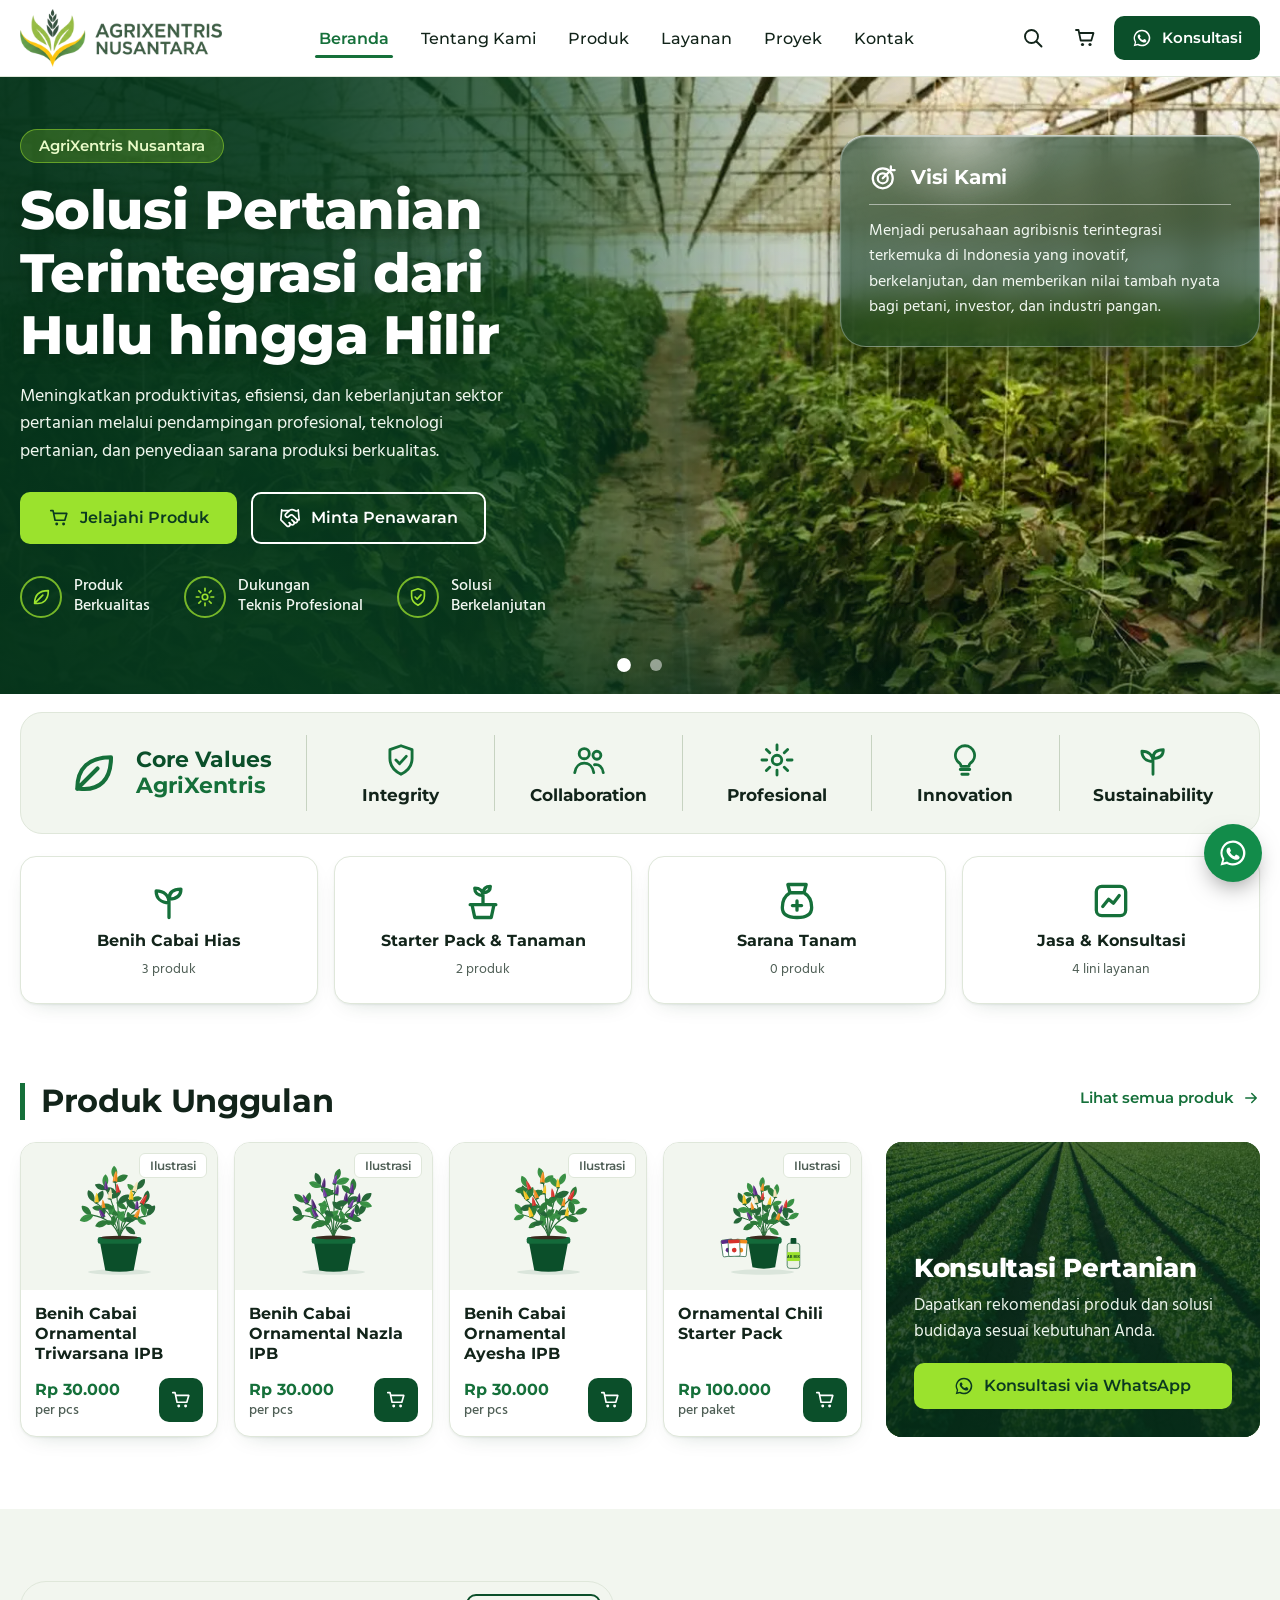
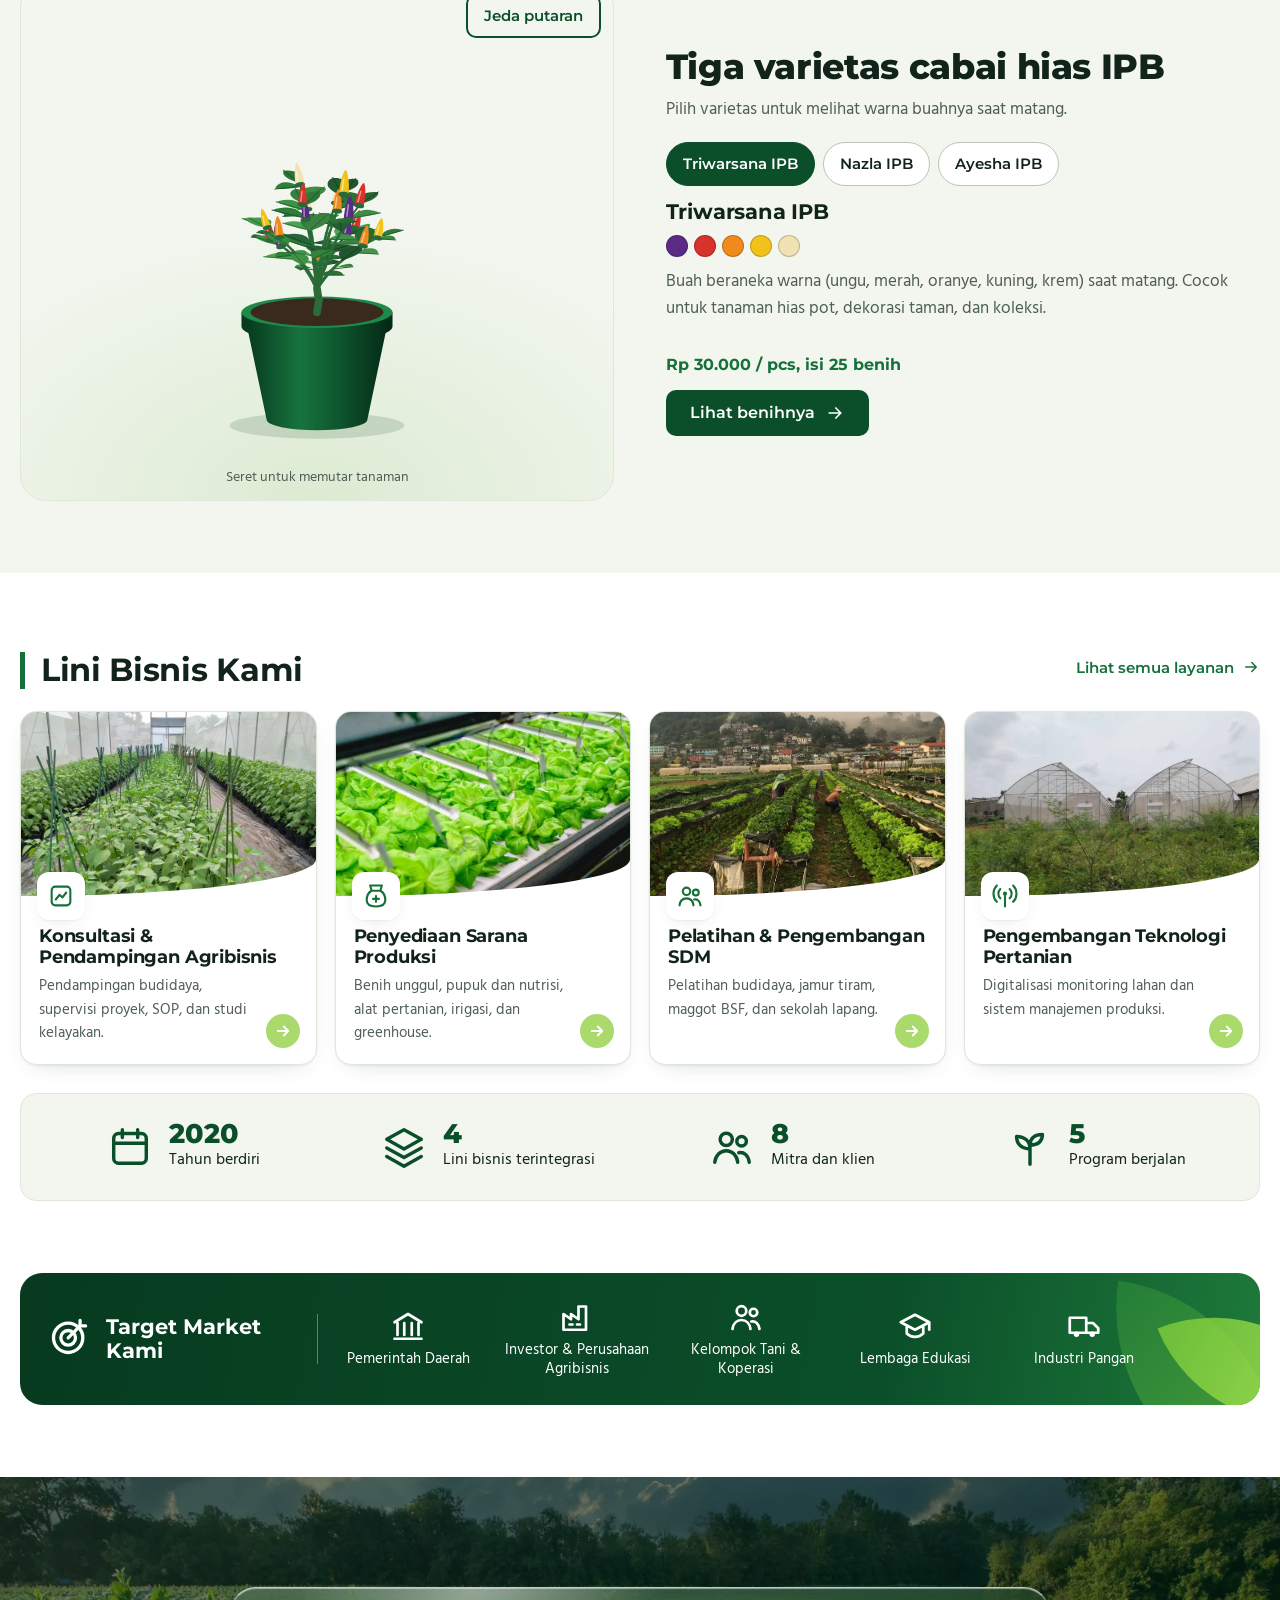
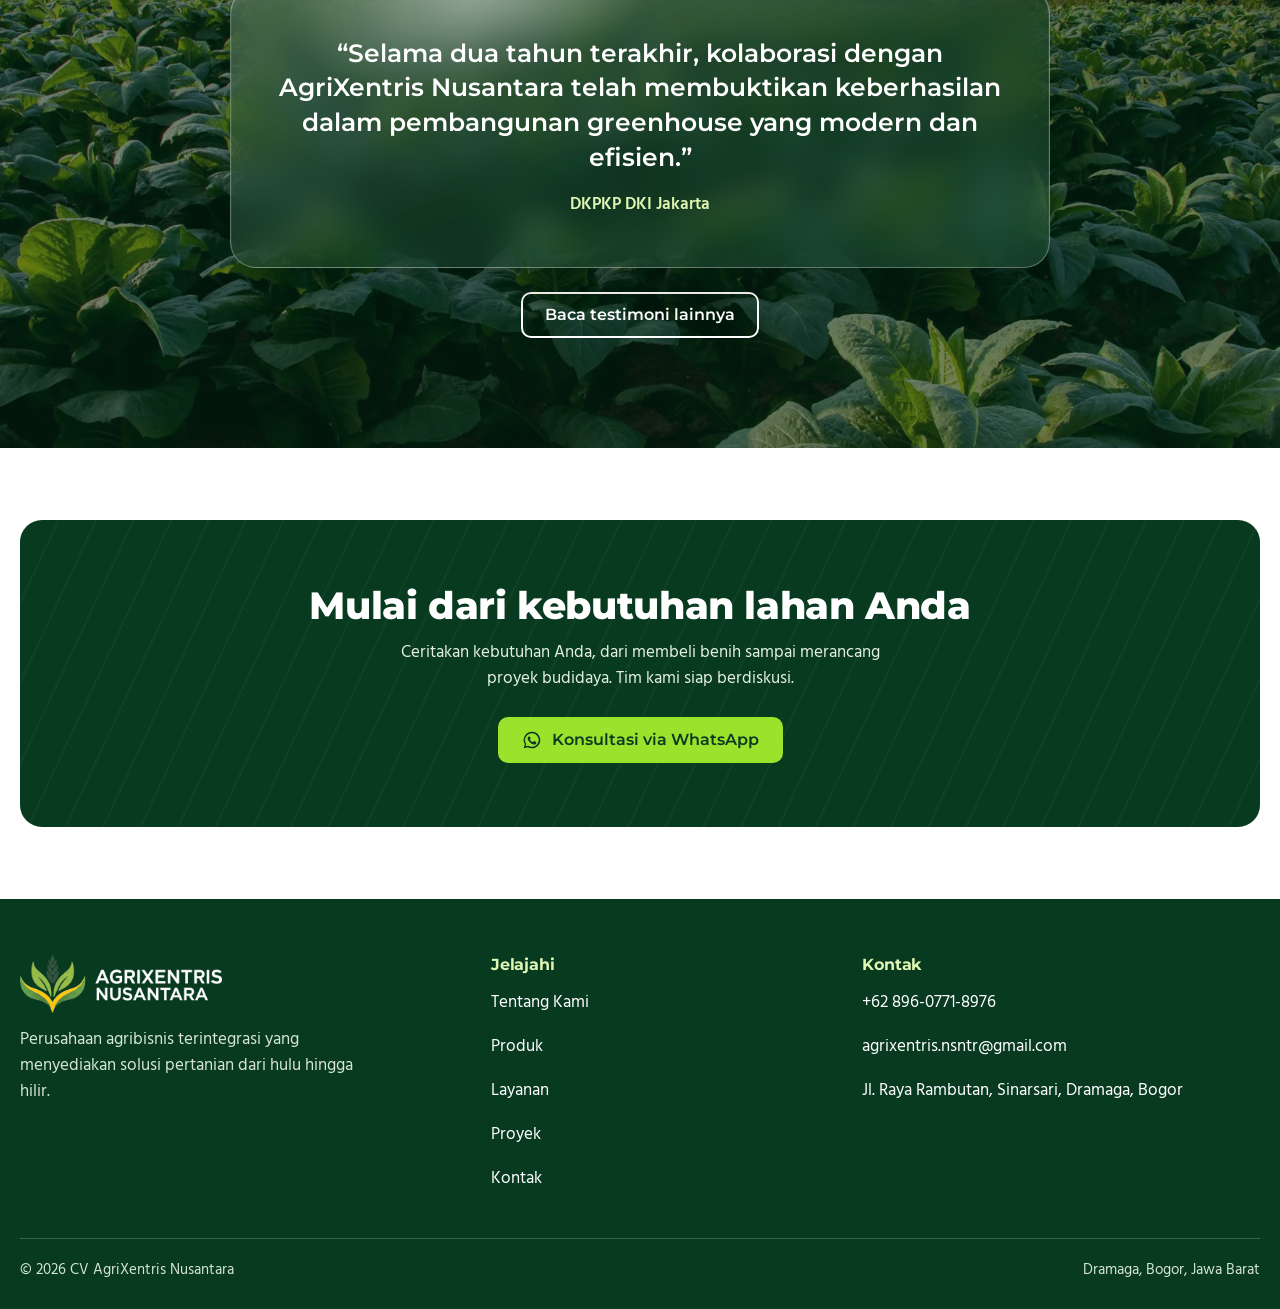
==== commit 4ea8dbe9: "Rombak hero beranda mengikuti mockup - Foto latar tampil terang di kanan dengan gradasi hijau dari k" ====
--- a/index.html
+++ b/index.html
@@ -46,6 +46,7 @@
 <symbol id="i-play" viewBox="0 0 24 24"><path d="M7 4.500v15l12-7.500-12-7.500Z" fill="currentColor"/></symbol>
 <symbol id="i-calendar" viewBox="0 0 24 24"><rect x="3.500" y="5" width="17" height="15.500" rx="2.500" fill="none" stroke="currentColor" stroke-width="1.800"/><path d="M3.500 10h17M8 3v4M16 3v4" stroke="currentColor" stroke-width="1.800" stroke-linecap="round"/></symbol>
 <symbol id="i-layers" viewBox="0 0 24 24"><path d="m12 3 9 5-9 5-9-5 9-5ZM3 12.500l9 5 9-5M3 17l9 5 9-5" fill="none" stroke="currentColor" stroke-width="1.800" stroke-linecap="round" stroke-linejoin="round"/></symbol>
+<symbol id="i-handshake" viewBox="0 0 24 24"><g fill="none" stroke="currentColor" stroke-width="1.8" stroke-linecap="round" stroke-linejoin="round"><path d="m11 17 2 2a1 1 0 1 0 3-3"/><path d="m14 14 2.500 2.500a1 1 0 1 0 3-3l-3.880-3.880a3 3 0 0 0-4.240 0l-.880.880a1 1 0 1 1-3-3l2.810-2.810a5.790 5.790 0 0 1 7.060-.870l.470.280a2 2 0 0 0 1.420.250L21 4"/><path d="m21 3 1 11h-2"/><path d="M3 3 2 14l6.500 6.500a1 1 0 1 0 3-3"/><path d="M3 4h8"/></g></symbol>
 </defs></svg>
 <a class="sr" href="#main">Langsung ke isi</a>
 <header class="site-head">
@@ -72,25 +73,37 @@
 <main id="main">
 
 <section class="hero on-dark" aria-label="Pembuka">
-  <div class="hero-bg"><img id="heroImg" src="/assets/img/hero-greenhouse.webp" alt="" fetchpriority="high"></div>
+  <div class="hero-bg" id="heroBg">
+    <img id="heroImg" class="on" src="/assets/img/hero-greenhouse.webp" alt="" fetchpriority="high">
+    <img data-src="/assets/img/lahan-senja.webp" alt="">
+  </div>
   <div class="wrap hero-in">
-    <div>
+    <div class="hero-copy">
       <span class="tag">AgriXentris Nusantara</span>
       <h1>Solusi Pertanian Terintegrasi dari Hulu hingga Hilir</h1>
       <p class="lead">Meningkatkan produktivitas, efisiensi, dan keberlanjutan sektor pertanian melalui pendampingan profesional, teknologi pertanian, dan penyediaan sarana produksi berkualitas.</p>
       <div class="hero-cta">
         <a class="btn btn-lime" href="/produk"><svg aria-hidden="true"><use href="#i-cart"/></svg>Jelajahi Produk</a>
-        <a class="btn btn-ghost js-wa" target="_blank" rel="noopener" data-msg="Halo AgriXentris Nusantara, saya ingin meminta penawaran." href="https://wa.me/6289607718976?text=Halo%20AgriXentris%20Nusantara%2C%20saya%20ingin%20meminta%20penawaran."><svg aria-hidden="true"><use href="#i-wa"/></svg>Minta Penawaran</a>
-      </div>
+        <a class="btn btn-ghost js-wa" target="_blank" rel="noopener" data-msg="Halo AgriXentris Nusantara, saya ingin meminta penawaran." href="https://wa.me/6289607718976?text=Halo%20AgriXentris%20Nusantara%2C%20saya%20ingin%20meminta%20penawaran."><svg aria-hidden="true"><use href="#i-handshake"/></svg>Minta Penawaran</a>
+      </div>
+      <ul class="hero-points" aria-label="Keunggulan">
+        <li><svg aria-hidden="true"><use href="#i-leaf"/></svg><span>Produk<br>Berkualitas</span></li>
+        <li><svg aria-hidden="true"><use href="#i-gear"/></svg><span>Dukungan<br>Teknis Profesional</span></li>
+        <li><svg aria-hidden="true"><use href="#i-shield"/></svg><span>Solusi<br>Berkelanjutan</span></li>
+      </ul>
     </div>
     <div class="capsule vision-card">
       <h2><svg aria-hidden="true"><use href="#i-target"/></svg>Visi Kami</h2>
       <p>Menjadi perusahaan agribisnis terintegrasi terkemuka di Indonesia yang inovatif, berkelanjutan, dan memberikan nilai tambah nyata bagi petani, investor, dan industri pangan.</p>
     </div>
   </div>
-</section>
-
-<section style="padding-bottom:0">
+  <div class="hero-dots" id="heroDots" role="group" aria-label="Pilih foto latar">
+    <button type="button" aria-label="Foto latar 1" aria-current="true"></button>
+    <button type="button" aria-label="Foto latar 2" aria-current="false"></button>
+  </div>
+</section>
+
+<section class="after-hero" style="padding-bottom:0">
   <div class="wrap">
     <ul class="strip values" aria-label="Nilai perusahaan">
       <li class="lead-cell"><svg aria-hidden="true"><use href="#i-leaf"/></svg><div>Core Values <span>AgriXentris</span></div></li>
@@ -103,7 +116,7 @@
   </div>
 </section>
 
-<section style="padding-bottom:0">
+<section class="after-strip" style="padding-bottom:0">
   <div class="wrap"><h2 class="sr">Kategori</h2><div class="cats" id="catsGrid">
     <a class="cat" href="/produk?k=benih"><svg aria-hidden="true"><use href="#i-sprout"/></svg><b>Benih Cabai Hias</b></a>
     <a class="cat" href="/produk?k=tanaman"><svg aria-hidden="true"><use href="#i-pot"/></svg><b>Starter Pack &amp; Tanaman</b></a>
--- a/assets/css/site.css
+++ b/assets/css/site.css
@@ -78,16 +78,31 @@
 }
 @media (max-width:480px){ .brand img{height:40px} .head-row{height:68px} .nav{top:68px} .icon-btn{width:44px} }
 
-/* hero */
-.hero{position:relative; color:#fff; padding:0; min-height:470px; display:grid; align-items:center; overflow:hidden; background:var(--forest-deep)}
+/* hero: foto terang di kanan, gradasi hijau dari kiri, latar berganti */
+.hero{position:relative; color:#fff; padding:0; min-height:clamp(500px,42vw,620px); display:grid; align-items:center; overflow:hidden; background:var(--forest-deep)}
 .hero-bg{position:absolute; inset:0}
-.hero-bg img{width:100%; height:100%; object-fit:cover}
-.hero::before{content:""; position:absolute; inset:0; z-index:1; background:linear-gradient(90deg,rgba(5,45,24,.94) 0%,rgba(5,45,24,.82) 38%,rgba(5,45,24,.38) 72%,rgba(5,45,24,.3) 100%)}
-.hero-in{position:relative; z-index:2; display:grid; grid-template-columns:minmax(0,1.25fr) minmax(0,.75fr); gap:40px; align-items:center; padding:56px 0}
-.tag{display:inline-block; padding:6px 16px; border-radius:999px; background:rgba(155,226,45,.2); border:1px solid rgba(155,226,45,.5); color:#E9FBC8; font:600 .9rem var(--display)}
-.hero h1{font-size:clamp(2rem,4.6vw,3.3rem); font-weight:800; margin-top:16px; max-width:16ch; text-wrap:balance}
-.hero p.lead{margin-top:16px; max-width:52ch; font-size:1.1rem; color:#EAF3EA}
-.hero-cta{display:flex; flex-wrap:wrap; gap:12px; margin-top:26px}
+.hero-bg img{position:absolute; inset:0; width:100%; height:100%; object-fit:cover; object-position:72% 22%; opacity:0; transition:opacity 1.2s ease}
+.hero-bg img.on{opacity:1}
+.hero::before{content:""; position:absolute; inset:0; z-index:1; background:
+  linear-gradient(90deg,rgba(5,52,27,.97) 0%,rgba(6,58,30,.92) 24%,rgba(7,64,33,.7) 42%,rgba(7,64,33,.28) 58%,rgba(7,64,33,0) 74%),
+  linear-gradient(0deg,rgba(4,36,20,.55) 0%,rgba(4,36,20,0) 26%)}
+.hero-in{position:relative; z-index:2; display:grid; grid-template-columns:minmax(0,1.3fr) minmax(0,.7fr); gap:40px; align-items:center; padding:52px 0 76px}
+.tag{display:inline-block; padding:7px 18px; border-radius:999px; background:rgba(155,226,45,.22); border:1px solid rgba(155,226,45,.5); color:#E9FBC8; font:600 .92rem var(--display)}
+.hero h1{font-size:clamp(2.1rem,4.4vw,3.4rem); font-weight:800; margin-top:16px; max-width:15ch; text-wrap:balance; text-shadow:0 2px 18px rgba(3,30,16,.45)}
+.hero p.lead{margin-top:16px; max-width:50ch; font-size:1.12rem; color:#F0F7EF}
+.hero-cta{display:flex; flex-wrap:wrap; gap:14px; margin-top:26px}
+.hero-cta .btn{min-height:52px; padding:13px 26px; font-size:1.02rem}
+.hero-cta .btn svg{width:22px; height:22px}
+.hero-points{display:flex; flex-wrap:wrap; gap:14px 34px; margin-top:32px}
+.hero-points li{display:flex; align-items:center; gap:12px; font:500 .98rem/1.25 var(--body); color:#F2F8F2}
+.hero-points svg{width:42px; height:42px; padding:8px; border:2px solid rgba(155,226,45,.75); border-radius:50%; color:var(--lime); flex:none}
+.hero-dots{position:absolute; z-index:3; left:0; right:0; bottom:14px; display:flex; justify-content:center; gap:2px}
+.hero-dots button{width:30px; height:30px; padding:0; border:0; background:none; cursor:pointer; display:grid; place-items:center; border-radius:50%}
+.hero-dots button::before{content:""; width:12px; height:12px; border-radius:50%; background:rgba(255,255,255,.5); transition:background .2s,transform .2s}
+.hero-dots button:hover::before{background:rgba(255,255,255,.8)}
+.hero-dots button[aria-current="true"]::before{background:#fff; transform:scale(1.15)}
+.after-hero{padding-top:18px}
+.after-strip{padding-top:22px}
 
 /* kartu kaca "water capsule": hanya di atas foto */
 .capsule{position:relative; isolation:isolate; overflow:hidden; border-radius:26px; color:#fff;
@@ -97,30 +112,40 @@
   box-shadow:inset 0 1px 1px rgba(255,255,255,.5),0 24px 48px -28px rgba(0,25,12,.7)}
 .capsule::before{content:""; position:absolute; z-index:-1; left:6%; top:-34%; width:48%; height:70%; border-radius:50%; background:radial-gradient(closest-side,rgba(255,255,255,.45),rgba(255,255,255,0)); filter:blur(6px); transform:rotate(-12deg); pointer-events:none}
 @supports not ((backdrop-filter:blur(1px)) or (-webkit-backdrop-filter:blur(1px))){ .capsule{background:rgba(6,48,27,.9)} }
-.vision-card{padding:26px 28px}
+.vision-card{padding:26px 28px; align-self:start; margin-top:6px; background:linear-gradient(160deg,rgba(255,255,255,.18),rgba(255,255,255,.04) 55%,rgba(190,255,220,.08)),rgba(8,52,30,.66)}
 .vision-card h2{display:flex; align-items:center; gap:12px; font-size:1.25rem; padding-bottom:12px; border-bottom:1px solid rgba(255,255,255,.5)}
 .vision-card h2 svg{width:30px; height:30px}
 .vision-card p{margin-top:14px; font-size:1.02rem; color:#F2F8F2}
-@media (max-width:900px){ .hero-in{grid-template-columns:1fr; padding:44px 0} .hero::before{background:rgba(5,45,24,.8)} }
-@media (max-width:560px){ .hero-cta .btn{width:100%} }
+@media (max-width:900px){
+  .hero-in{grid-template-columns:1fr; gap:28px; padding:40px 0 64px}
+  .hero::before{background:linear-gradient(180deg,rgba(5,52,27,.93) 0%,rgba(6,58,30,.84) 55%,rgba(6,58,30,.72) 100%)}
+  .hero-bg img{object-position:50% 30%}
+  .vision-card{margin-top:0}
+}
+@media (max-width:560px){
+  .hero-cta .btn{width:100%}
+  .hero-points{display:grid; grid-template-columns:repeat(3,minmax(0,1fr)); gap:10px}
+  .hero-points li{flex-direction:column; text-align:center; gap:8px; font-size:.84rem}
+  .hero-points svg{width:40px; height:40px}
+}
 
 /* strip nilai & fakta */
 .strip{background:var(--soft); border:1px solid var(--line); border-radius:var(--r-card); display:grid; align-items:center}
-.values{grid-template-columns:1.3fr repeat(5,1fr); padding:18px 10px}
+.values{grid-template-columns:1.45fr repeat(5,1fr); padding:22px 12px; border-radius:22px}
 .values > *{padding:6px 18px; text-align:center}
 .values > * + *{border-left:1px solid #C7D3C1}
-.values .lead-cell{display:flex; align-items:center; gap:14px; text-align:left; font:700 1.2rem/1.15 var(--display); color:var(--forest)}
-.values .lead-cell svg{width:46px; height:46px; color:var(--green); flex:none}
+.values .lead-cell{display:flex; align-items:center; justify-content:center; gap:16px; text-align:left; font:700 1.4rem/1.15 var(--display); color:var(--forest)}
+.values .lead-cell svg{width:54px; height:54px; margin:0; color:var(--green); flex:none}
 .values .lead-cell span{color:var(--green); display:block}
-.values li svg{display:block; width:34px; height:34px; color:var(--green); margin:0 auto 6px}
-.values li{font:700 1rem var(--display)}
+.values li svg{display:block; width:38px; height:38px; color:var(--green); margin:0 auto 6px}
+.values li{font:700 1.06rem var(--display)}
 .facts{grid-template-columns:repeat(4,1fr); padding:22px 10px}
 .facts > div{display:flex; align-items:center; gap:16px; justify-content:center; padding:4px 16px}
 .facts svg{width:46px; height:46px; color:var(--forest); flex:none}
 .facts b{display:block; font:800 1.7rem/1 var(--display); color:var(--forest)}
 .facts span{font-size:.98rem}
 @media (max-width:900px){
-  .values{grid-template-columns:repeat(5,1fr)} .values .lead-cell{grid-column:1/-1; justify-content:center; padding-bottom:14px}
+  .values{grid-template-columns:repeat(5,1fr)} .values .lead-cell{grid-column:1/-1; justify-content:center; padding-bottom:14px; font-size:1.2rem}
   .values > * + *{border-left:0} .values li{font-size:.82rem; padding:6px 4px}
   .facts{grid-template-columns:1fr 1fr; gap:18px 0} .facts > div{justify-content:flex-start}
 }
@@ -210,7 +235,7 @@
 /* lini bisnis */
 .lines{display:grid; grid-template-columns:repeat(4,1fr); gap:18px}
 .line{position:relative; background:#fff; border:1px solid var(--line); border-radius:var(--r-card); overflow:hidden; box-shadow:var(--shadow); display:flex; flex-direction:column}
-.line .ph{aspect-ratio:16/10; overflow:hidden; background:var(--soft)}
+.line .ph{aspect-ratio:16/10; overflow:hidden; background:var(--soft); border-radius:0 0 100% 0 / 0 0 20% 0}
 .line .ph img{width:100%; height:100%; object-fit:cover}
 .line .ic{position:relative; z-index:1; width:48px; height:48px; margin:-24px 0 0 16px; border-radius:12px; background:#fff; color:var(--green); display:grid; place-items:center; box-shadow:var(--shadow)}
 .line .ic svg{width:28px; height:28px}
@@ -218,17 +243,24 @@
 .line h3 a{text-decoration:none; color:inherit}
 .line h3 a::after{content:""; position:absolute; inset:0}
 .line h3 a:hover{color:var(--green)}
-.line p{color:var(--muted); font-size:.96rem}
+.line p{color:var(--muted); font-size:.96rem; padding-right:44px}
+.line .lb::after{content:""; position:absolute; right:16px; bottom:16px; width:34px; height:34px; border-radius:50%; background:#A9DA6B url("data:image/svg+xml,%3Csvg xmlns='http://www.w3.org/2000/svg' viewBox='0 0 24 24'%3E%3Cpath d='M5 12h14M13 6l6 6-6 6' fill='none' stroke='%23fff' stroke-width='2.4' stroke-linecap='round' stroke-linejoin='round'/%3E%3C/svg%3E") center/18px no-repeat; transition:background-color .15s,transform .15s}
+.line:hover .lb::after{background-color:var(--green); transform:translateX(3px)}
 @media (max-width:1040px){ .lines{grid-template-columns:1fr 1fr} }
 @media (max-width:560px){ .lines{grid-template-columns:1fr} }
 
 /* band gelap */
 .band{background:var(--forest); color:#fff}
-.market{border-radius:22px; padding:26px 28px; display:grid; grid-template-columns:1.2fr repeat(5,1fr); gap:10px; align-items:center; background:linear-gradient(100deg,var(--forest-deep),var(--forest) 70%,#1E7A3A)}
+.market{position:relative; overflow:hidden; isolation:isolate; border-radius:22px; padding:26px 28px; display:grid; grid-template-columns:1.7fr repeat(5,1fr); gap:10px; align-items:center; background:linear-gradient(100deg,var(--forest-deep),var(--forest) 70%,#1E7A3A)}
 .market .lead-cell{display:flex; align-items:center; gap:14px; font:700 1.3rem/1.15 var(--display); padding-right:18px; border-right:1px solid rgba(255,255,255,.35)}
 .market .lead-cell svg{width:44px; height:44px; flex:none}
 .market li{text-align:center; font-size:.95rem; line-height:1.25; color:#fff}
 .market li svg{display:block; width:36px; height:36px; margin:0 auto 6px}
+.market::before,.market::after{content:""; position:absolute; z-index:-1; border-radius:0 100% 0 100%; pointer-events:none}
+.market::before{right:-34px; bottom:-78px; width:190px; height:190px; background:linear-gradient(135deg,#2F8F3A,#6FBF3A); transform:rotate(8deg); opacity:.55}
+.market::after{right:-70px; bottom:-40px; width:150px; height:150px; background:linear-gradient(135deg,#7CCB3A,#B4EE55); transform:rotate(-22deg); opacity:.8}
+@media (min-width:901px){ .market{padding-right:96px} }
+@media (max-width:900px){ .market::before{width:130px; height:130px; right:-30px; bottom:-56px} .market::after{width:100px; height:100px; right:-48px; bottom:-30px} }
 @media (max-width:900px){ .market{grid-template-columns:repeat(3,1fr); row-gap:18px} .market .lead-cell{grid-column:1/-1; border-right:0; padding:0 0 4px} }
 @media (max-width:480px){ .market{grid-template-columns:1fr 1fr; padding:22px 16px} }
 
@@ -353,4 +385,4 @@
 .toast{position:fixed; left:50%; bottom:92px; transform:translateX(-50%); z-index:60; max-width:calc(100% - 32px); padding:12px 18px; border-radius:10px; background:var(--ink); color:#fff; font-weight:600; display:none; text-align:center}
 .toast.show{display:block}
 
-@media (prefers-reduced-motion:reduce){ html{scroll-behavior:auto} .pcard .pimg img,.cat{transition:none} .pcard:hover .pimg img,.cat:hover{transform:none} }
+@media (prefers-reduced-motion:reduce){ html{scroll-behavior:auto} .pcard .pimg img,.cat,.hero-bg img,.line .lb::after{transition:none} .line:hover .lb::after{transform:none} .pcard:hover .pimg img,.cat:hover{transform:none} }
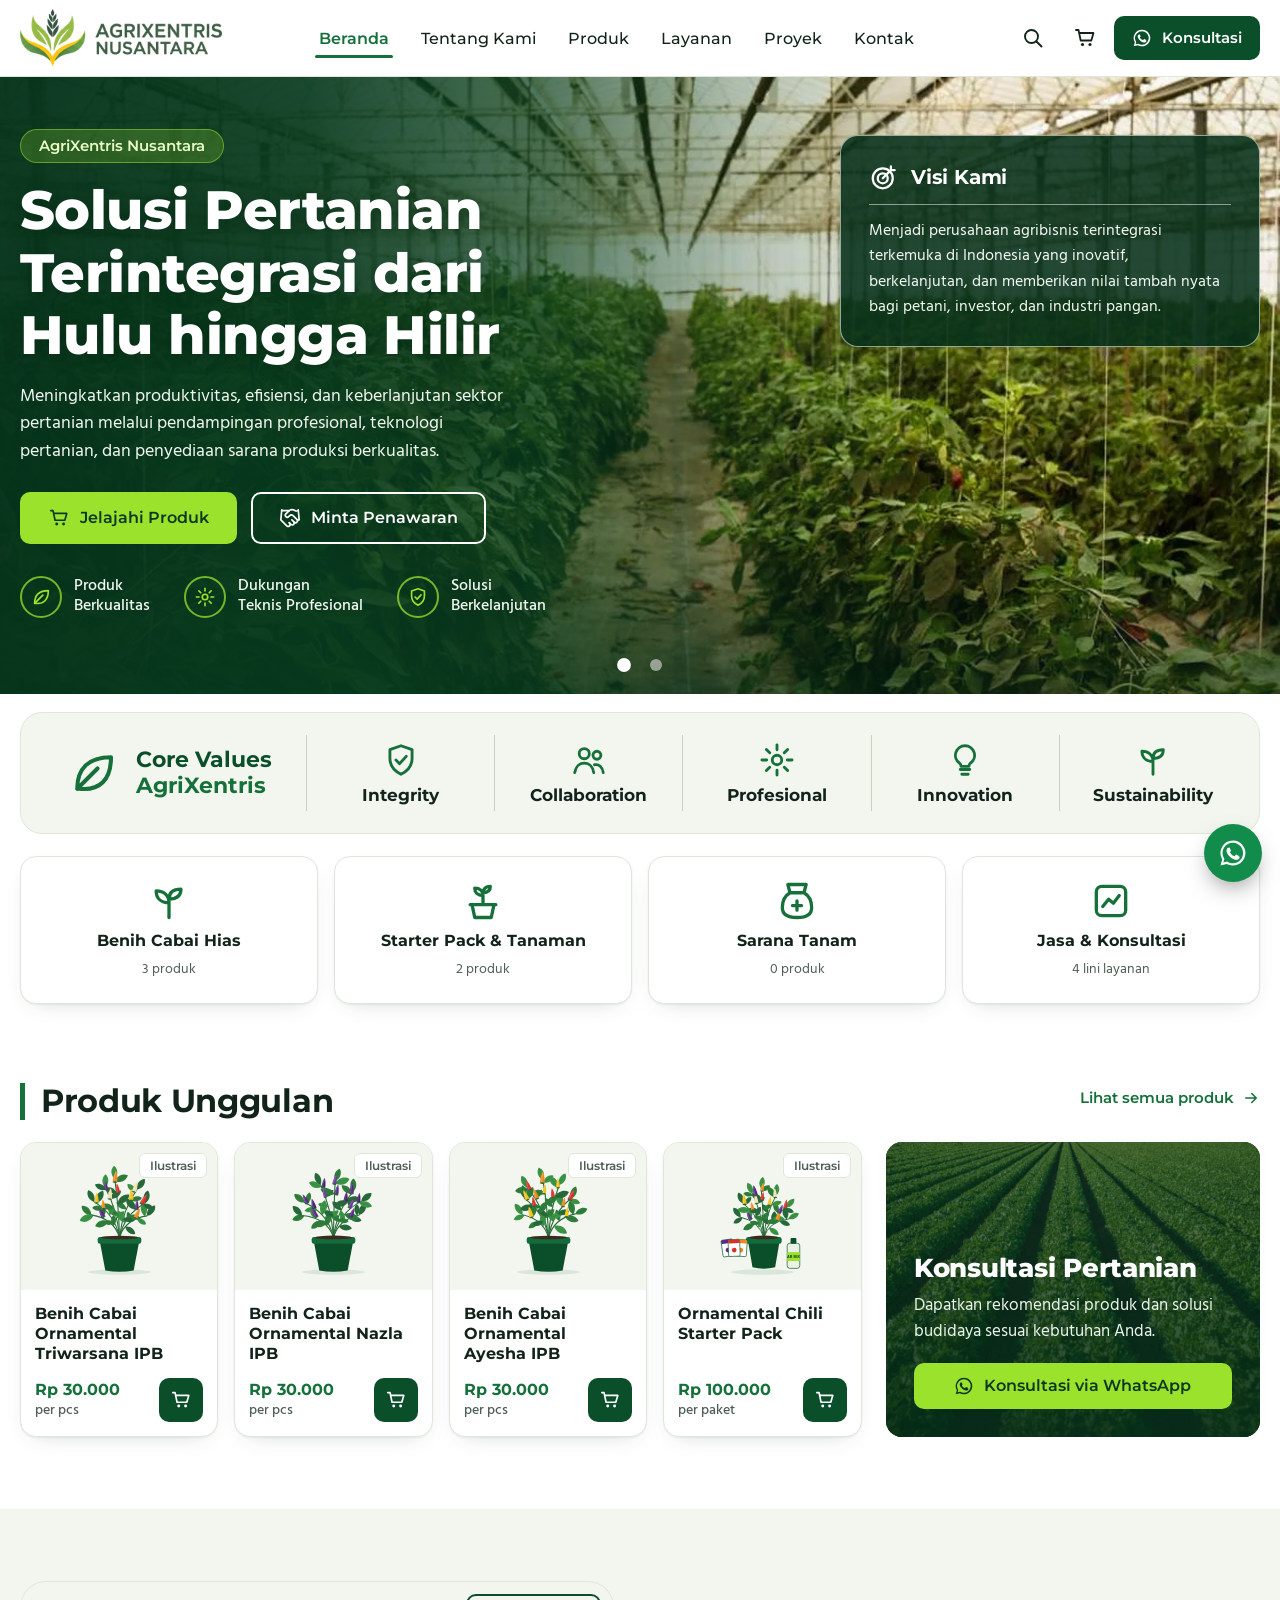
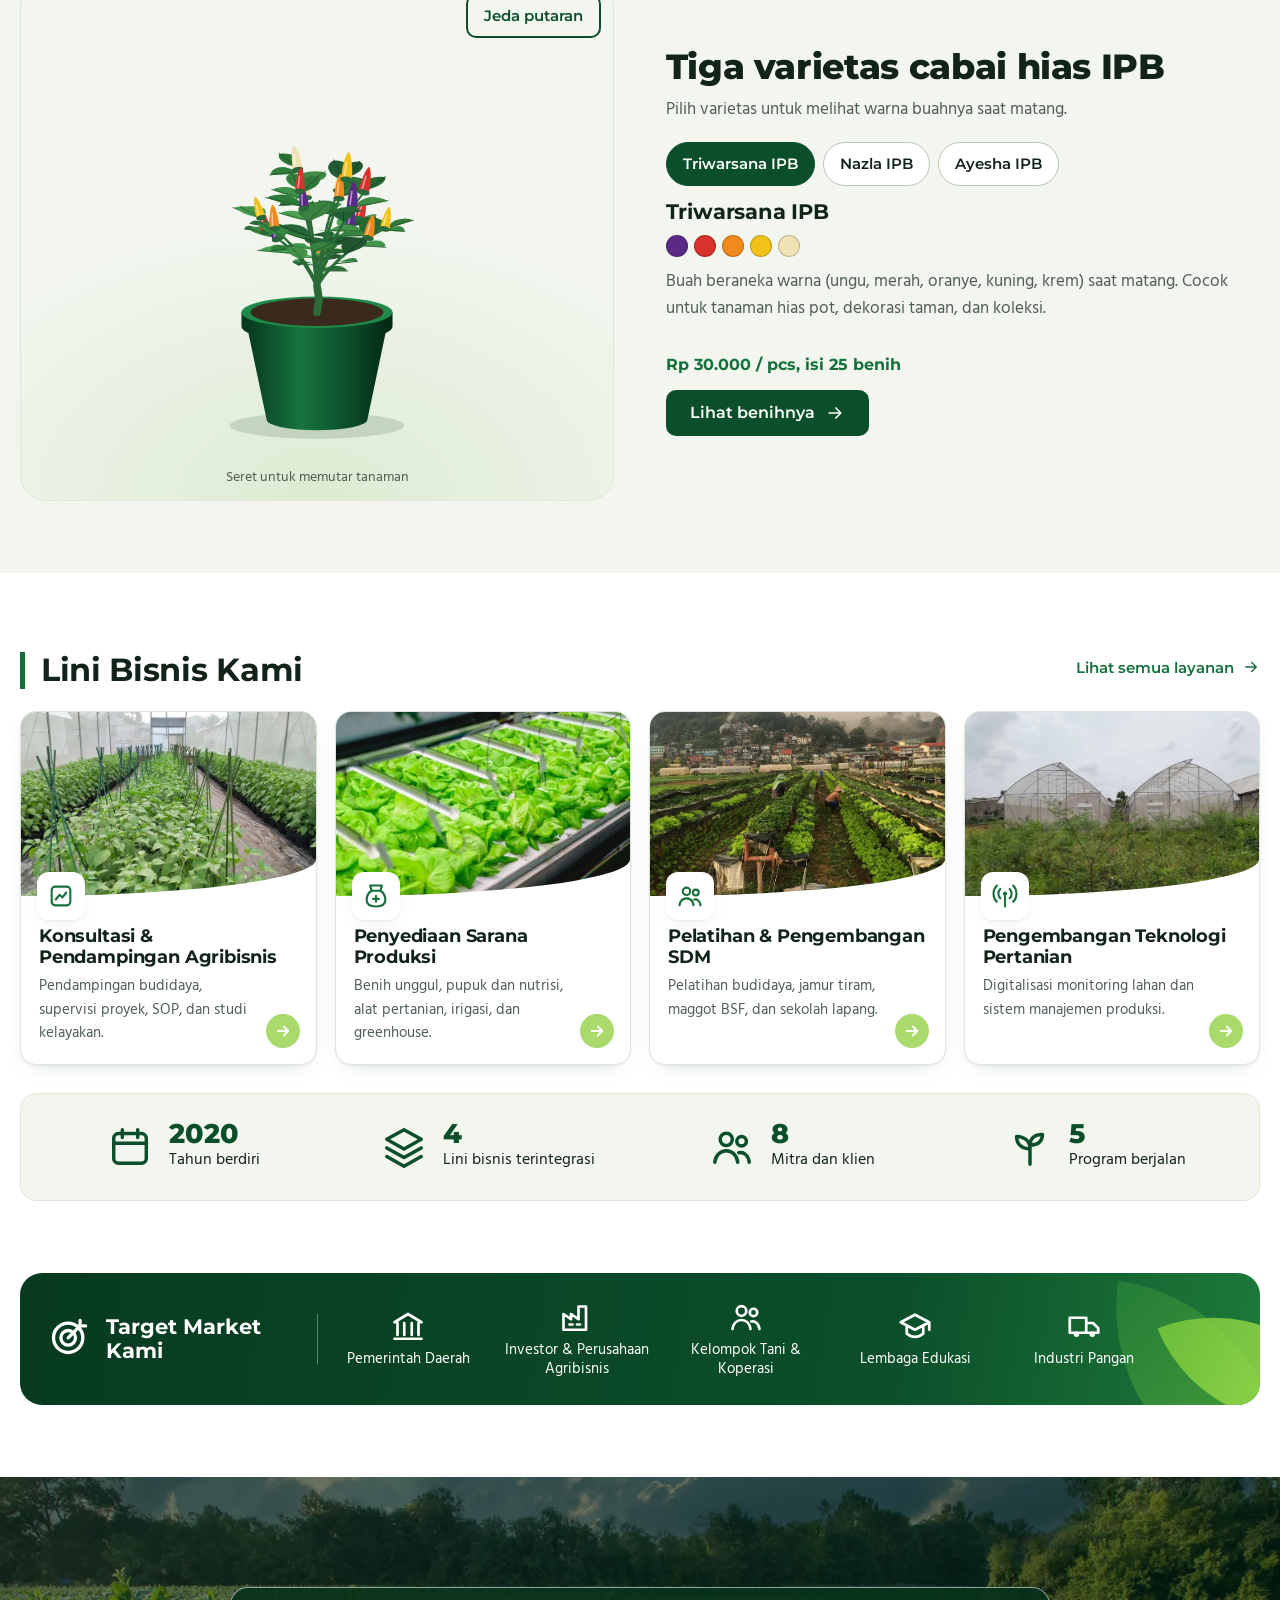
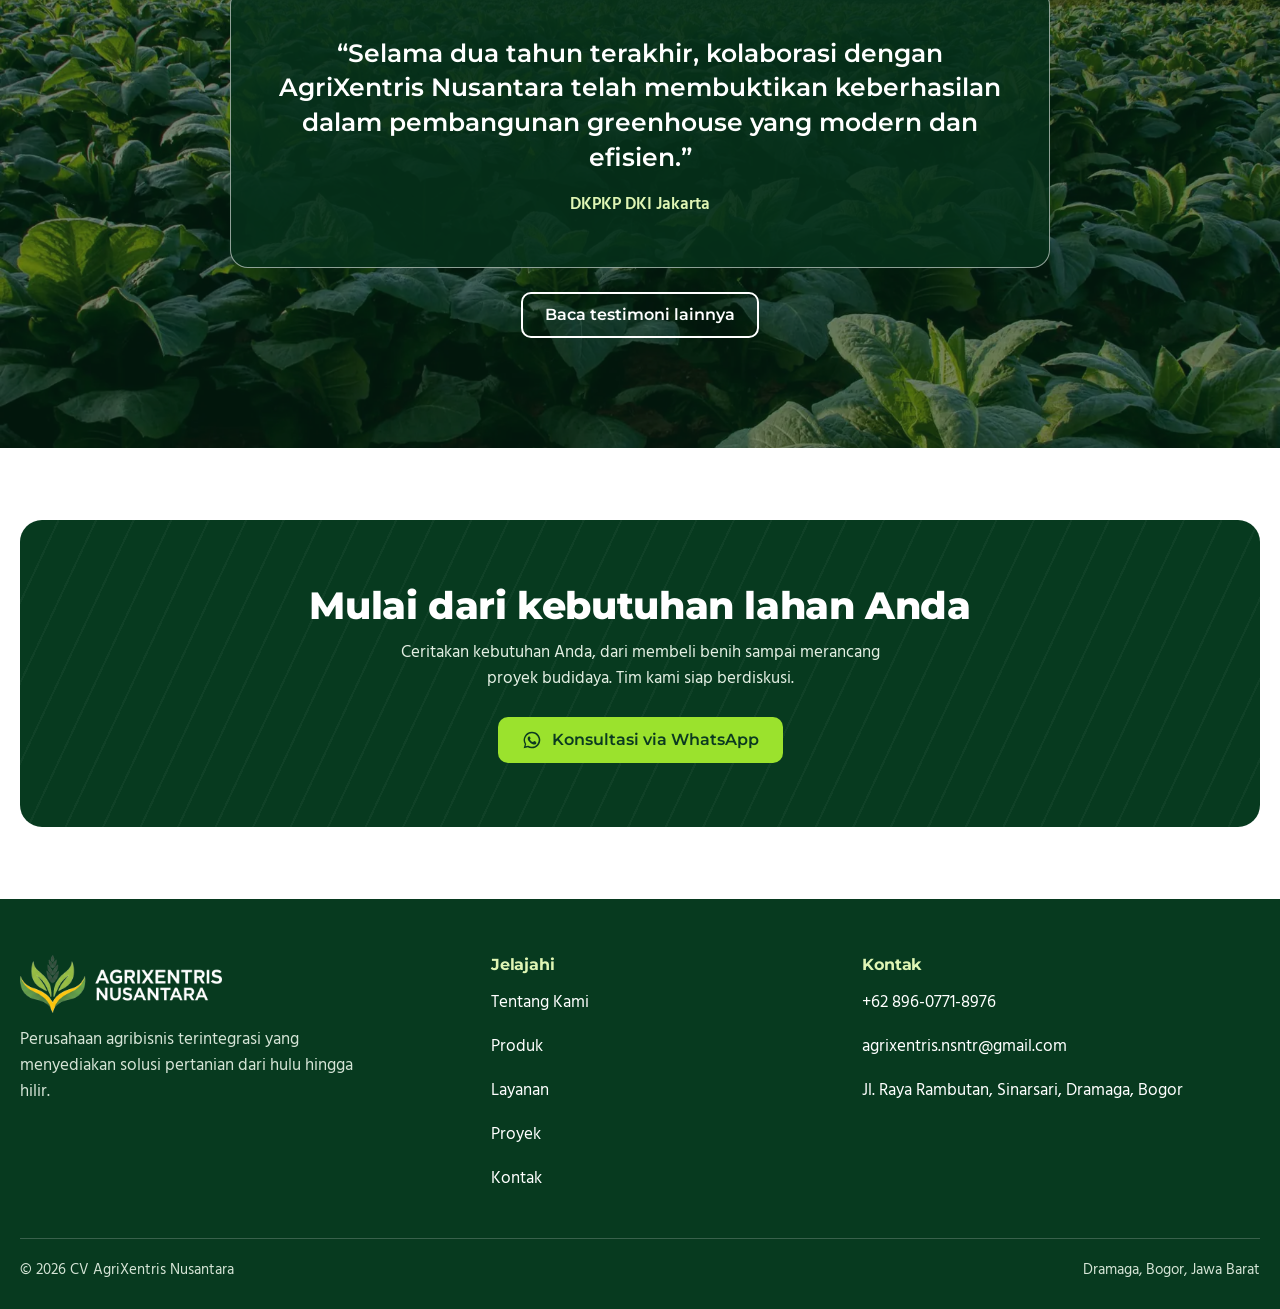
==== commit 6ed10fde: "Minta data pemesan sebelum pesan lewat WhatsApp - Keranjang kini berisi formulir nama, no. HP, email" ====
--- a/index.html
+++ b/index.html
@@ -244,11 +244,19 @@
   <div class="drawer-in">
     <div class="drawer-head"><h2 id="cartTitle">Keranjang</h2><button type="button" class="icon-btn" id="cartClose" aria-label="Tutup keranjang"><svg aria-hidden="true"><use href="#i-x"/></svg></button></div>
     <div class="drawer-body" id="cartBody"></div>
-    <div class="drawer-foot" id="cartFoot" hidden>
+    <form class="drawer-foot" id="cartFoot" hidden novalidate>
       <div class="total"><span>Total</span><span id="cartTotal"></span></div>
-      <a class="btn btn-forest" id="cartCheckout" target="_blank" rel="noopener" href="#"><svg aria-hidden="true"><use href="#i-wa"/></svg>Pesan via WhatsApp</a>
-      <p class="muted" style="font-size:.9rem">Pesanan dikirim sebagai pesan WhatsApp. Pembayaran dan pengiriman dikonfirmasi oleh tim kami.</p>
-    </div>
+      <fieldset class="cust">
+        <legend>Data pemesan</legend>
+        <div class="fld"><label for="custNama">Nama lengkap</label><input class="field" id="custNama" name="nama" type="text" autocomplete="name" required aria-describedby="custNamaErr"><p class="ferr" id="custNamaErr" role="alert"></p></div>
+        <div class="fld"><label for="custHp">No. HP / WhatsApp</label><input class="field" id="custHp" name="hp" type="tel" inputmode="tel" autocomplete="tel" placeholder="0812 3456 7890" required aria-describedby="custHpErr"><p class="ferr" id="custHpErr" role="alert"></p></div>
+        <div class="fld"><label for="custEmail">Email</label><input class="field" id="custEmail" name="email" type="email" autocomplete="email" placeholder="nama@email.com" required aria-describedby="custEmailErr"><p class="ferr" id="custEmailErr" role="alert"></p></div>
+        <div class="fld"><label for="custAlamat">Alamat pengiriman</label><textarea class="field" id="custAlamat" name="alamat" rows="2" autocomplete="street-address" required aria-describedby="custAlamatErr"></textarea><p class="ferr" id="custAlamatErr" role="alert"></p></div>
+      </fieldset>
+      <p class="err" id="cartErr" role="alert"></p>
+      <button class="btn btn-forest" id="cartCheckout" type="submit"><svg aria-hidden="true"><use href="#i-wa"/></svg>Pesan via WhatsApp</button>
+      <p class="muted" style="font-size:.9rem">Data pemesan ikut terkirim di pesan WhatsApp. Pembayaran dan pengiriman dikonfirmasi oleh tim kami.</p>
+    </form>
   </div>
 </dialog>
 <div class="toast" id="toast" role="status" aria-live="polite"></div>
--- a/assets/css/site.css
+++ b/assets/css/site.css
@@ -104,15 +104,9 @@
 .after-hero{padding-top:18px}
 .after-strip{padding-top:22px}
 
-/* kartu kaca "water capsule": hanya di atas foto */
-.capsule{position:relative; isolation:isolate; overflow:hidden; border-radius:26px; color:#fff;
-  background:linear-gradient(160deg,rgba(255,255,255,.2),rgba(255,255,255,.05) 55%,rgba(190,255,220,.1)),rgba(6,48,27,.5);
-  -webkit-backdrop-filter:blur(16px) saturate(140%); backdrop-filter:blur(16px) saturate(140%);
-  border:1px solid rgba(255,255,255,.3); border-top-color:rgba(255,255,255,.7);
-  box-shadow:inset 0 1px 1px rgba(255,255,255,.5),0 24px 48px -28px rgba(0,25,12,.7)}
-.capsule::before{content:""; position:absolute; z-index:-1; left:6%; top:-34%; width:48%; height:70%; border-radius:50%; background:radial-gradient(closest-side,rgba(255,255,255,.45),rgba(255,255,255,0)); filter:blur(6px); transform:rotate(-12deg); pointer-events:none}
-@supports not ((backdrop-filter:blur(1px)) or (-webkit-backdrop-filter:blur(1px))){ .capsule{background:rgba(6,48,27,.9)} }
-.vision-card{padding:26px 28px; align-self:start; margin-top:6px; background:linear-gradient(160deg,rgba(255,255,255,.18),rgba(255,255,255,.04) 55%,rgba(190,255,220,.08)),rgba(8,52,30,.66)}
+/* kartu di atas foto: permukaan pekat dengan garis tepi, tanpa blur */
+.capsule{position:relative; border-radius:18px; color:#fff; background:rgba(6,48,27,.88); border:1px solid rgba(255,255,255,.55)}
+.vision-card{padding:26px 28px; align-self:start; margin-top:6px}
 .vision-card h2{display:flex; align-items:center; gap:12px; font-size:1.25rem; padding-bottom:12px; border-bottom:1px solid rgba(255,255,255,.5)}
 .vision-card h2 svg{width:30px; height:30px}
 .vision-card p{margin-top:14px; font-size:1.02rem; color:#F2F8F2}
@@ -220,7 +214,7 @@
 .pd-thumbs button[aria-current="true"]{border-color:var(--forest)}
 .pd-thumbs img{width:100%; height:100%; object-fit:cover}
 .pd h1{font-size:clamp(1.6rem,3vw,2.3rem); font-weight:800; margin-top:10px}
-.pd .cat-tag{display:inline-block; padding:5px 12px; border-radius:999px; background:#E5F6C9; color:var(--lime-ink); font:700 .82rem var(--display)}
+.pd .cat-tag{display:block; color:var(--green); font:700 .86rem var(--display)}
 .pd .price{font-size:1.6rem; margin-top:14px}
 .pd .desc{margin-top:14px; color:var(--muted); white-space:pre-line}
 .specs{margin:18px 0 0; display:grid; grid-template-columns:auto 1fr; gap:10px 20px; padding-top:16px; border-top:1px solid var(--line)}
@@ -354,8 +348,26 @@
 .team span{color:var(--muted); font-size:.94rem}
 .gallery{display:grid; grid-template-columns:repeat(auto-fill,minmax(260px,1fr)); gap:16px}
 .gallery figure{margin:0; border-radius:var(--r-card); overflow:hidden; background:var(--soft); border:1px solid var(--line)}
-.gallery img{width:100%; aspect-ratio:4/3; object-fit:cover}
-.gallery figcaption{padding:10px 14px; font-size:.95rem}
+.gallery .gbtn{display:block; width:100%; padding:0; border:0; background:none; cursor:zoom-in; overflow:hidden}
+.gallery img{width:100%; aspect-ratio:4/3; object-fit:cover; transition:transform .35s}
+.gallery .gbtn:hover img{transform:scale(1.04)}
+.gallery figcaption{padding:10px 14px; font-size:.95rem; line-height:1.35}
+@media (max-width:560px){ .gallery{grid-template-columns:1fr 1fr; gap:10px} .gallery figcaption{padding:8px 10px; font-size:.84rem} }
+dialog.lightbox{border:0; padding:0; margin:0; width:100vw; height:100dvh; max-width:none; max-height:none; background:transparent; color:#fff}
+dialog.lightbox[open]{display:grid; place-items:center}
+dialog.lightbox::backdrop{background:rgba(3,22,13,.92)}
+.lightbox figure{margin:0; display:grid; gap:12px; justify-items:center; max-width:min(1100px,100vw - 32px)}
+.lightbox img{max-width:100%; max-height:calc(100dvh - 130px); width:auto; height:auto; border-radius:12px; background:#0B2A19}
+.lightbox figcaption{display:flex; gap:14px; align-items:baseline; justify-content:center; flex-wrap:wrap; text-align:center; font:600 1rem var(--display)}
+.lightbox .lb-count{font:500 .9rem var(--body); color:#CFE3D0}
+.lb-btn{position:fixed; z-index:1; width:48px; height:48px; border-radius:50%; border:0; background:rgba(255,255,255,.16); color:#fff; display:grid; place-items:center; cursor:pointer}
+.lb-btn:hover{background:rgba(255,255,255,.3)}
+.lb-btn svg{width:24px; height:24px}
+.lb-x{top:14px; right:14px}
+.lb-prev{left:14px; top:50%; margin-top:-24px}
+.lb-prev svg{transform:rotate(180deg)}
+.lb-next{right:14px; top:50%; margin-top:-24px}
+@media (max-width:700px){ .lb-prev,.lb-next{top:auto; bottom:14px; margin-top:0} .lightbox img{max-height:calc(100dvh - 190px)} .lightbox figure{align-self:start; margin-top:72px} }
 .contact{display:grid; grid-template-columns:minmax(0,1fr) minmax(0,1fr); gap:clamp(24px,5vw,64px)}
 .clist li{display:grid; grid-template-columns:48px 1fr; gap:14px; align-items:center; padding:14px 0; border-top:1px solid var(--line)}
 .clist li:first-child{border-top:0}
@@ -371,11 +383,22 @@
 /* keranjang */
 dialog.drawer{border:0; padding:0; margin:0 0 0 auto; height:100dvh; max-height:none; width:min(440px,100%); max-width:100%; background:#fff; color:var(--ink)}
 dialog.drawer::backdrop{background:rgba(5,35,20,.5)}
-.drawer-in{display:flex; flex-direction:column; height:100%}
-.drawer-head{display:flex; align-items:center; justify-content:space-between; padding:16px 20px; border-bottom:1px solid var(--line)}
+.drawer-in{display:flex; flex-direction:column; height:100%; overflow:auto}
+.drawer-head{position:sticky; top:0; z-index:1; background:#fff; display:flex; align-items:center; justify-content:space-between; padding:16px 20px; border-bottom:1px solid var(--line)}
 .drawer-head h2{font-size:1.25rem}
-.drawer-body{flex:1; overflow:auto; padding:8px 20px}
+.drawer-body{flex:1 0 auto; padding:8px 20px}
 .drawer-foot{padding:16px 20px; border-top:1px solid var(--line); display:grid; gap:12px}
+.drawer-foot[hidden]{display:none}
+.cust{margin:0; padding:0; border:0; min-width:0; display:grid; gap:2px}
+.cust legend{padding:0; margin-bottom:8px; font:700 1rem var(--display)}
+.cust .fld{display:grid; gap:4px}
+.cust label{font-weight:600; font-size:.92rem}
+.cust textarea.field{min-height:68px}
+.cust .field::placeholder{color:#7C8A81}
+.cust .field[aria-invalid="true"]{border-color:#A32015}
+.cust .ferr{min-height:1.3em; color:#A32015; font-size:.88rem; line-height:1.3}
+.drawer-foot .err{color:#A32015; font-size:.92rem; font-weight:600}
+.drawer-foot .err:empty{display:none}
 .citem{display:grid; grid-template-columns:64px 1fr auto; gap:12px; align-items:center; padding:14px 0; border-bottom:1px solid var(--line)}
 .citem img{width:64px; height:64px; border-radius:10px; object-fit:cover; background:var(--soft)}
 .citem b{display:block; font:700 .95rem/1.25 var(--display)}
@@ -385,4 +408,4 @@
 .toast{position:fixed; left:50%; bottom:92px; transform:translateX(-50%); z-index:60; max-width:calc(100% - 32px); padding:12px 18px; border-radius:10px; background:var(--ink); color:#fff; font-weight:600; display:none; text-align:center}
 .toast.show{display:block}
 
-@media (prefers-reduced-motion:reduce){ html{scroll-behavior:auto} .pcard .pimg img,.cat,.hero-bg img,.line .lb::after{transition:none} .line:hover .lb::after{transform:none} .pcard:hover .pimg img,.cat:hover{transform:none} }
+@media (prefers-reduced-motion:reduce){ html{scroll-behavior:auto} .pcard .pimg img,.cat,.hero-bg img,.line .lb::after,.gallery img{transition:none} .gallery .gbtn:hover img{transform:none} .line:hover .lb::after{transform:none} .pcard:hover .pimg img,.cat:hover{transform:none} }
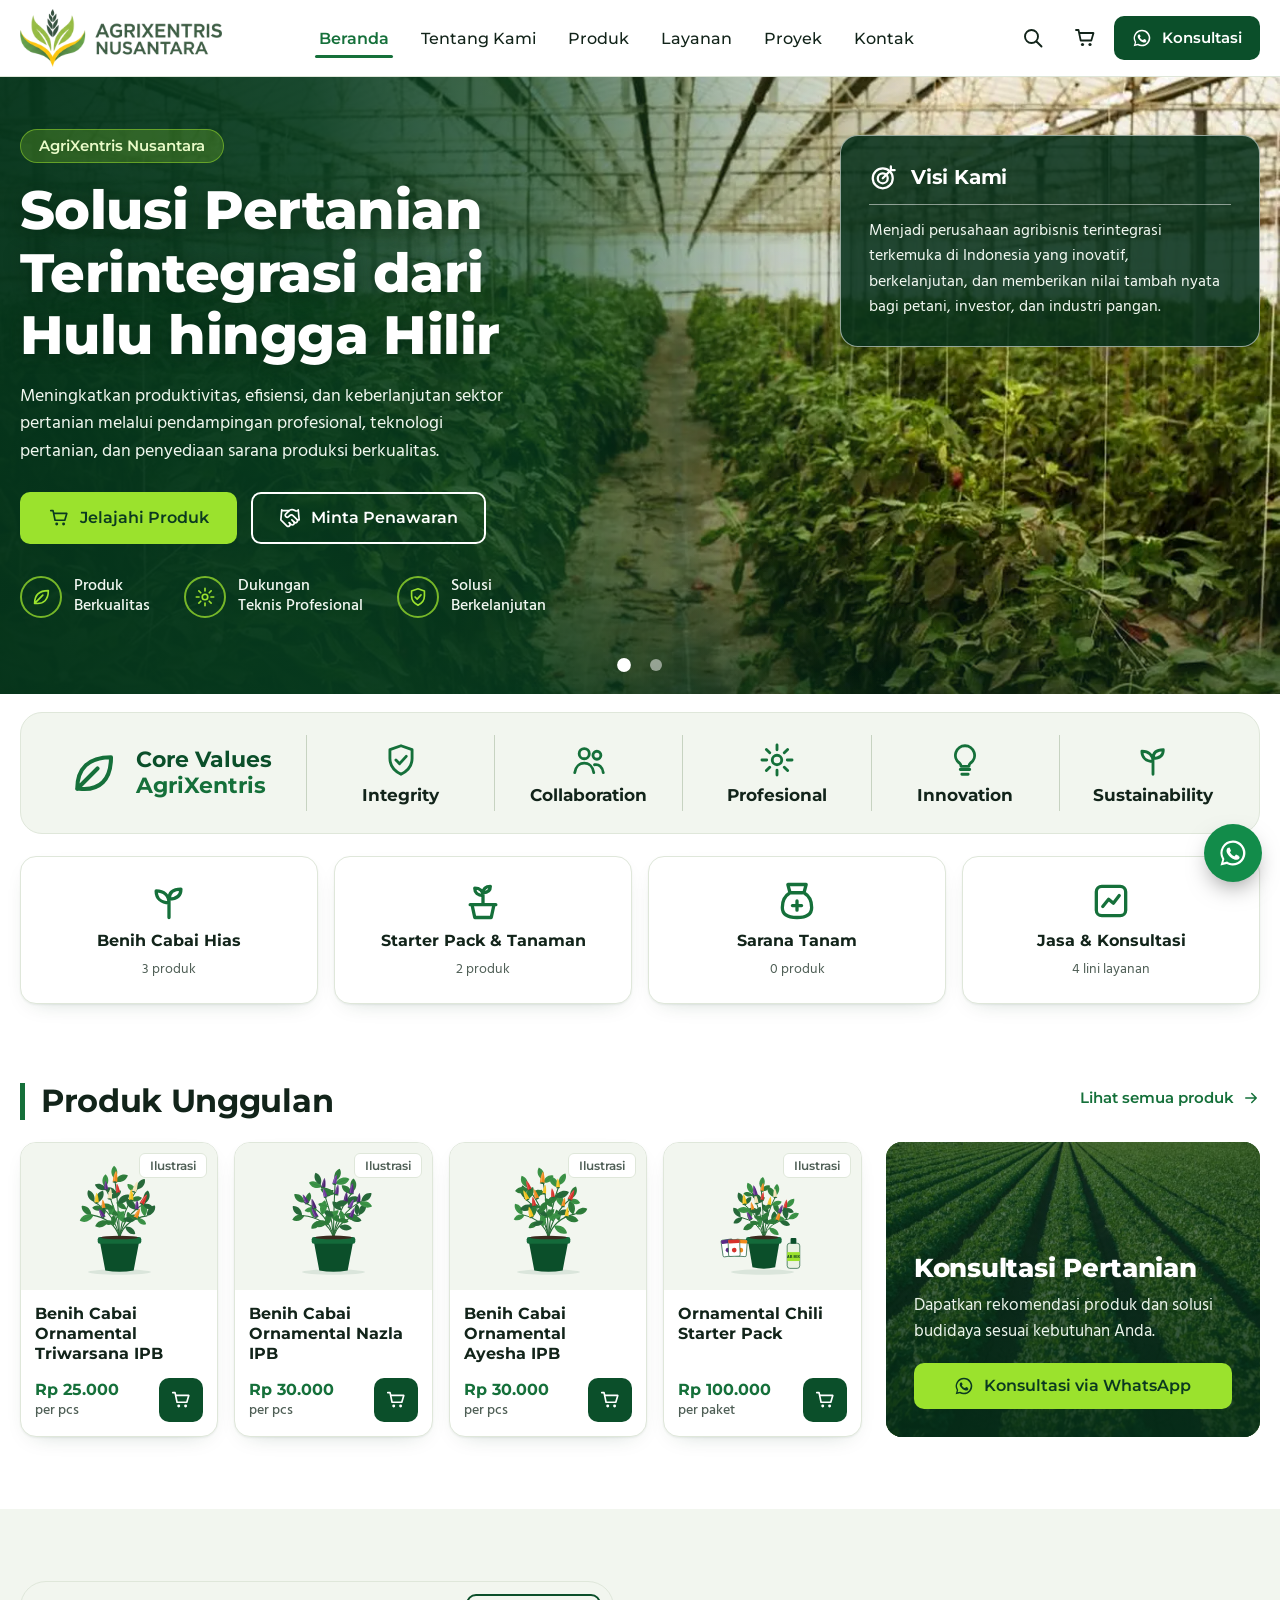
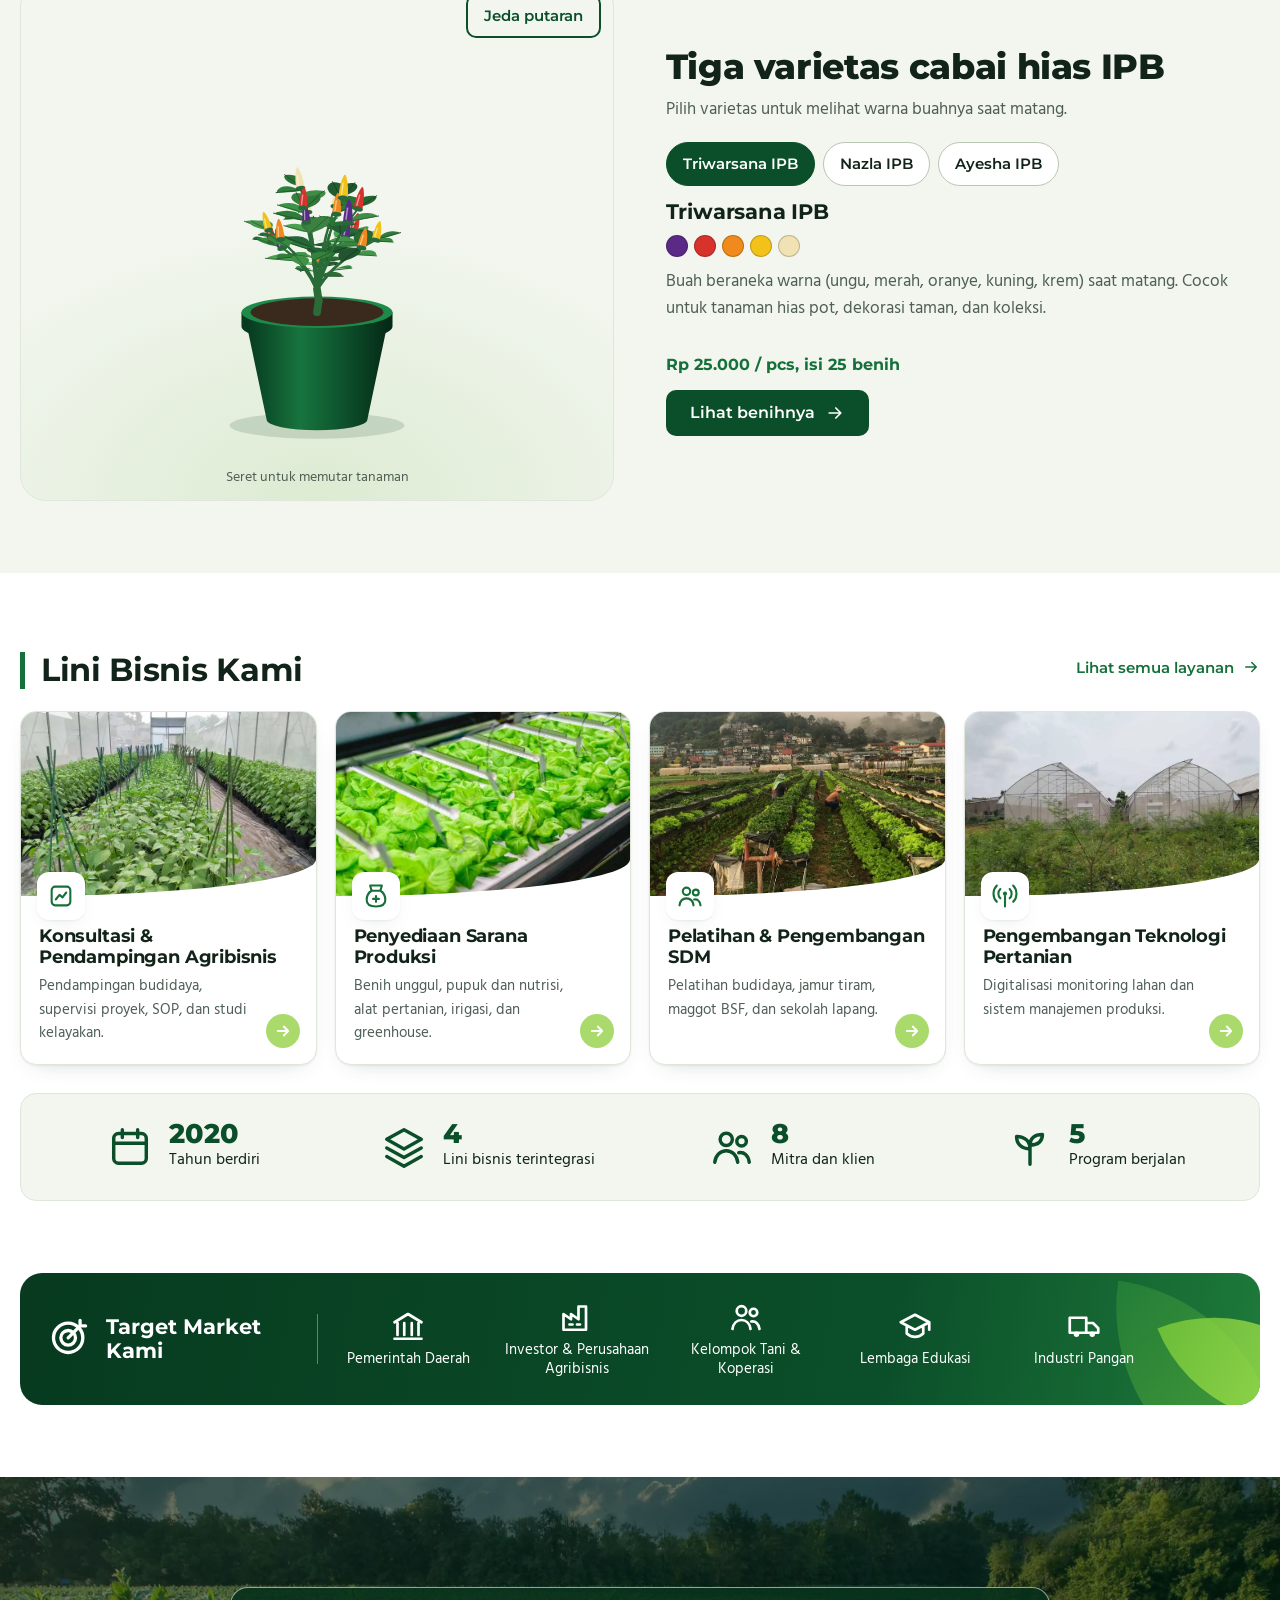
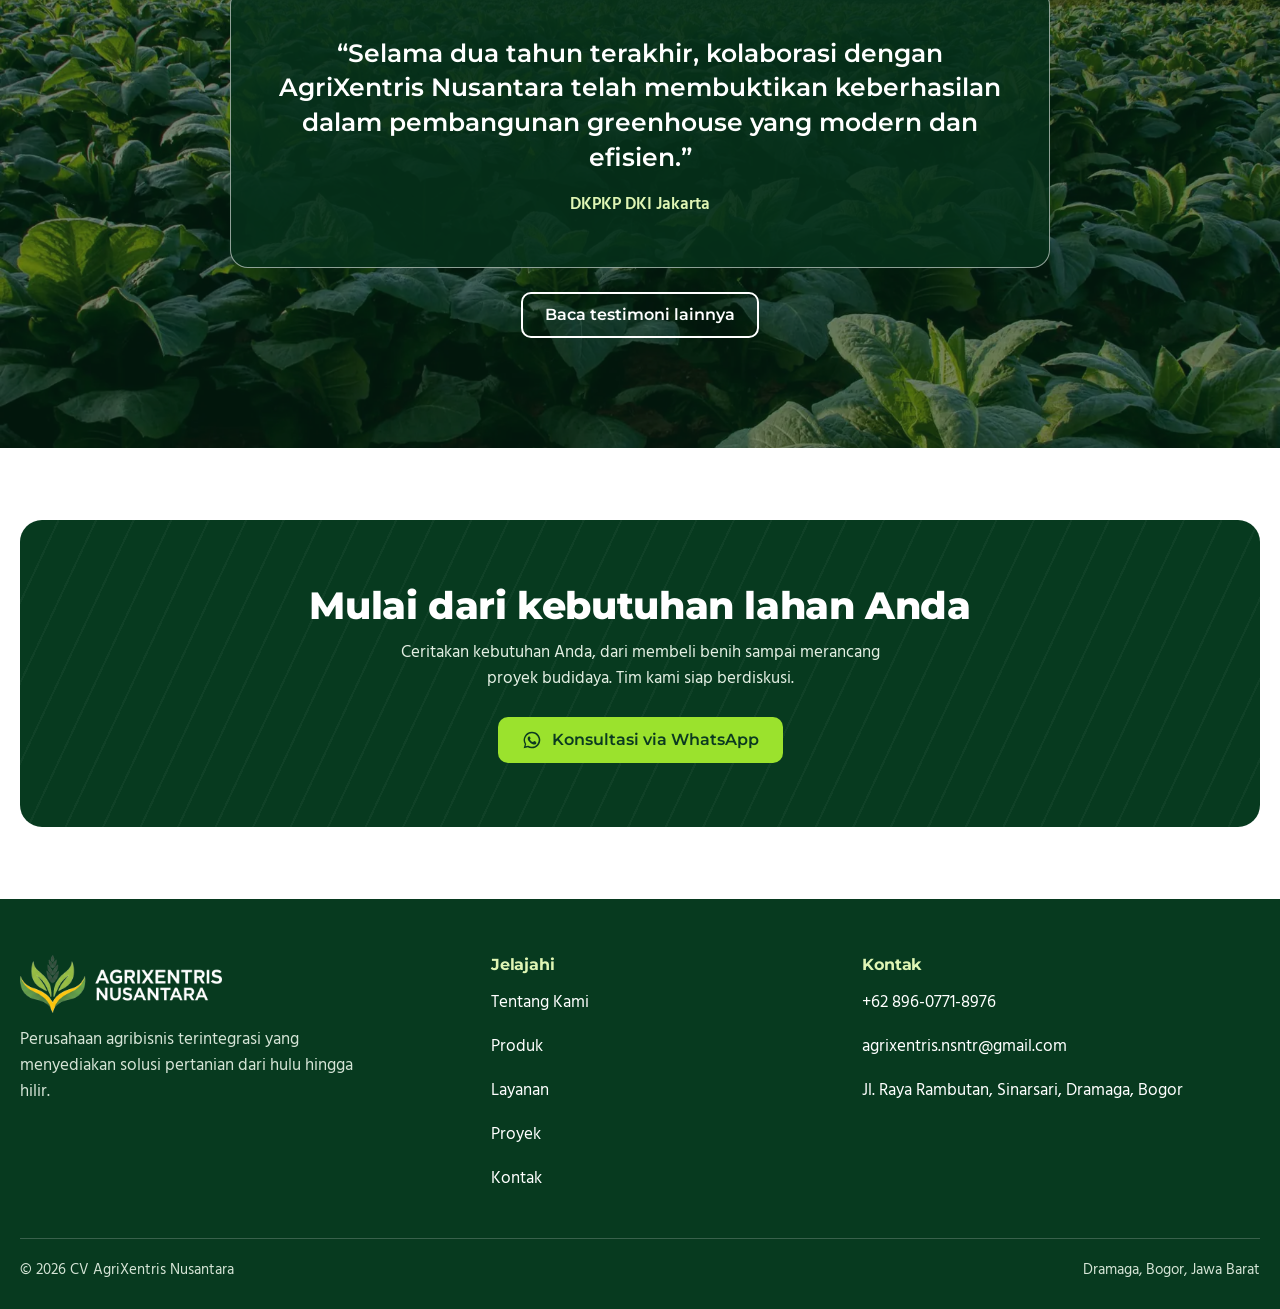
==== commit 5d6661bb: "Sesuaikan situs ke domain agrixentrisnusantara.com dan buang file Vercel - Gambar pratinjau saat lin" ====
--- a/index.html
+++ b/index.html
@@ -8,7 +8,13 @@
 <meta property="og:title" content="AgriXentris Nusantara | Solusi Pertanian Terintegrasi dari Hulu hingga Hilir">
 <meta property="og:description" content="AgriXentris Nusantara: benih cabai hias IPB, sarana tanam, konsultasi agribisnis, pelatihan, dan teknologi pertanian. Dramaga, Bogor.">
 <meta property="og:type" content="website">
-<meta property="og:image" content="/assets/img/og.jpg">
+<meta property="og:image" content="https://agrixentrisnusantara.com/assets/img/og.jpg">
+<meta property="og:image:width" content="1200">
+<meta property="og:image:height" content="630">
+<meta property="og:site_name" content="AgriXentris Nusantara">
+<meta property="og:locale" content="id_ID">
+<meta property="og:url" content="https://agrixentrisnusantara.com/">
+<link rel="canonical" href="https://agrixentrisnusantara.com/">
 <meta name="theme-color" content="#0B4F2A">
 <link rel="icon" href="/assets/img/favicon.png">
 <link rel="apple-touch-icon" href="/assets/img/apple-touch-icon.png">
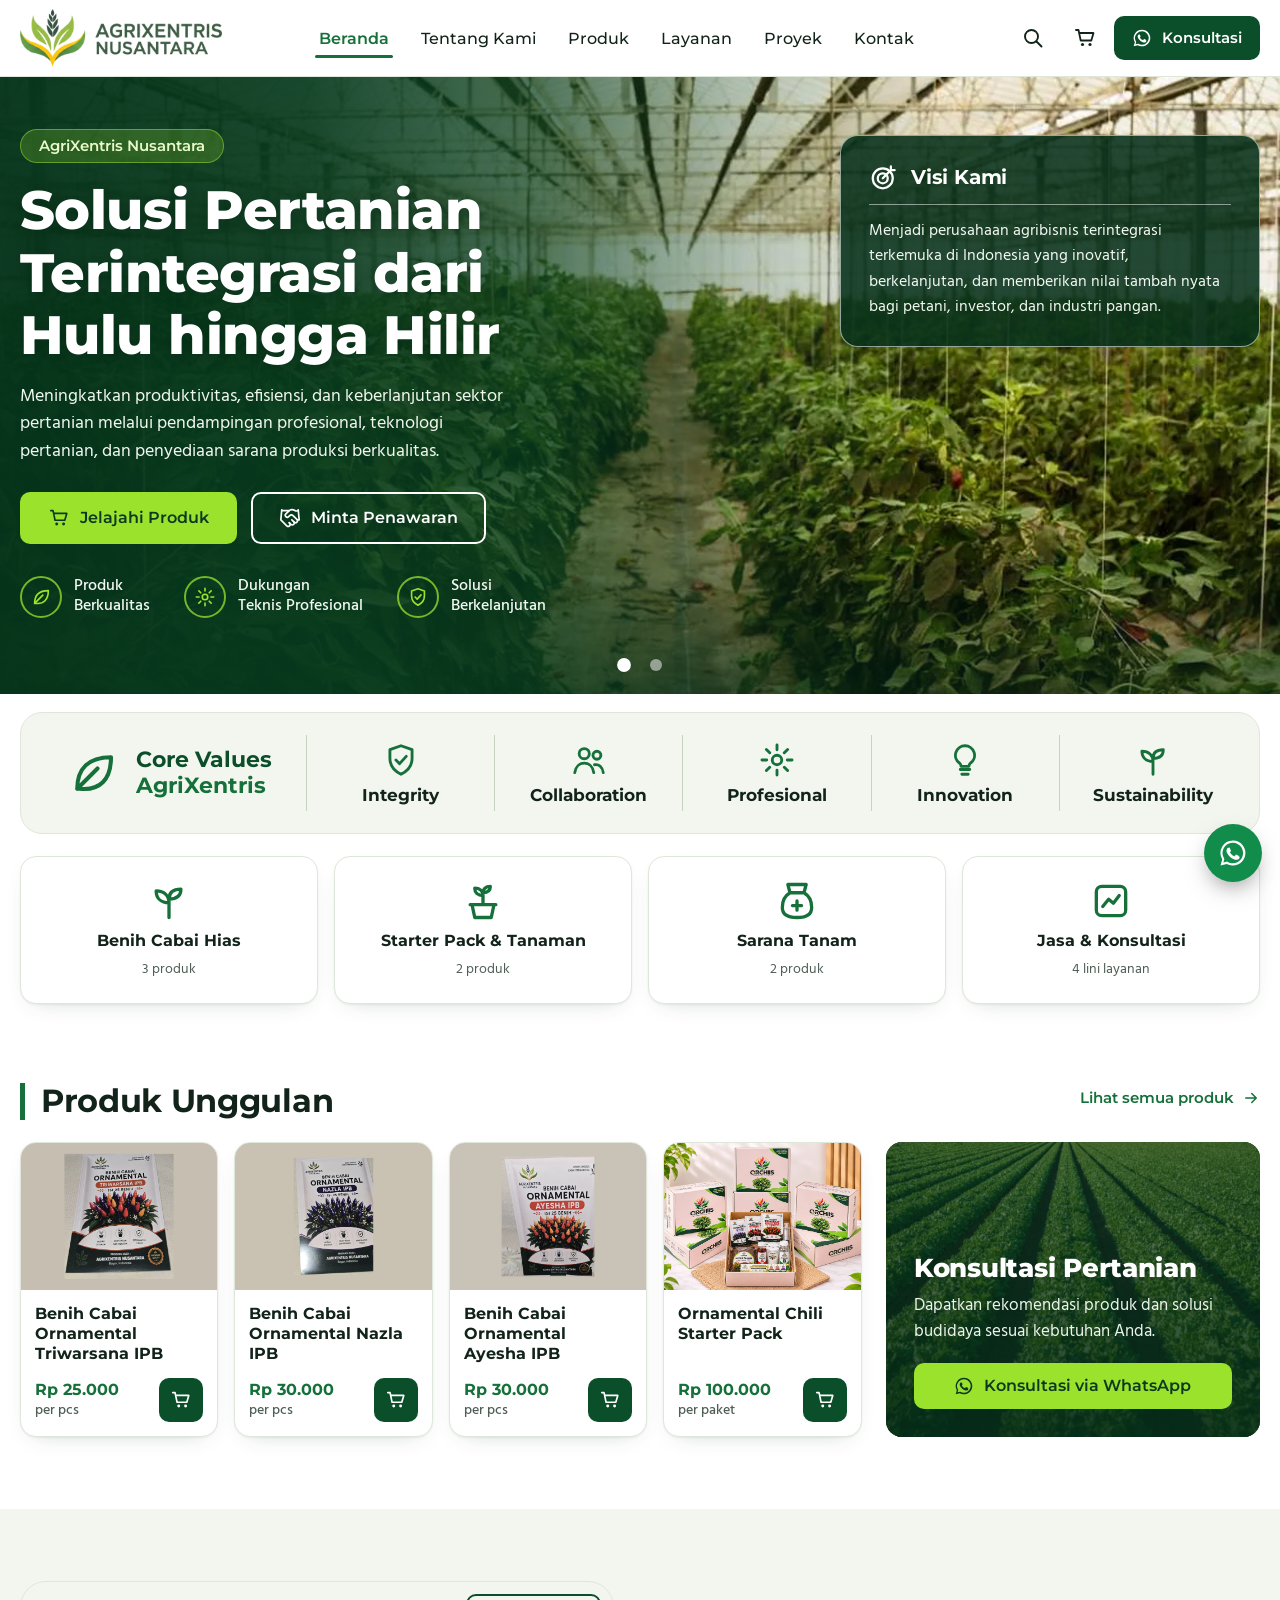
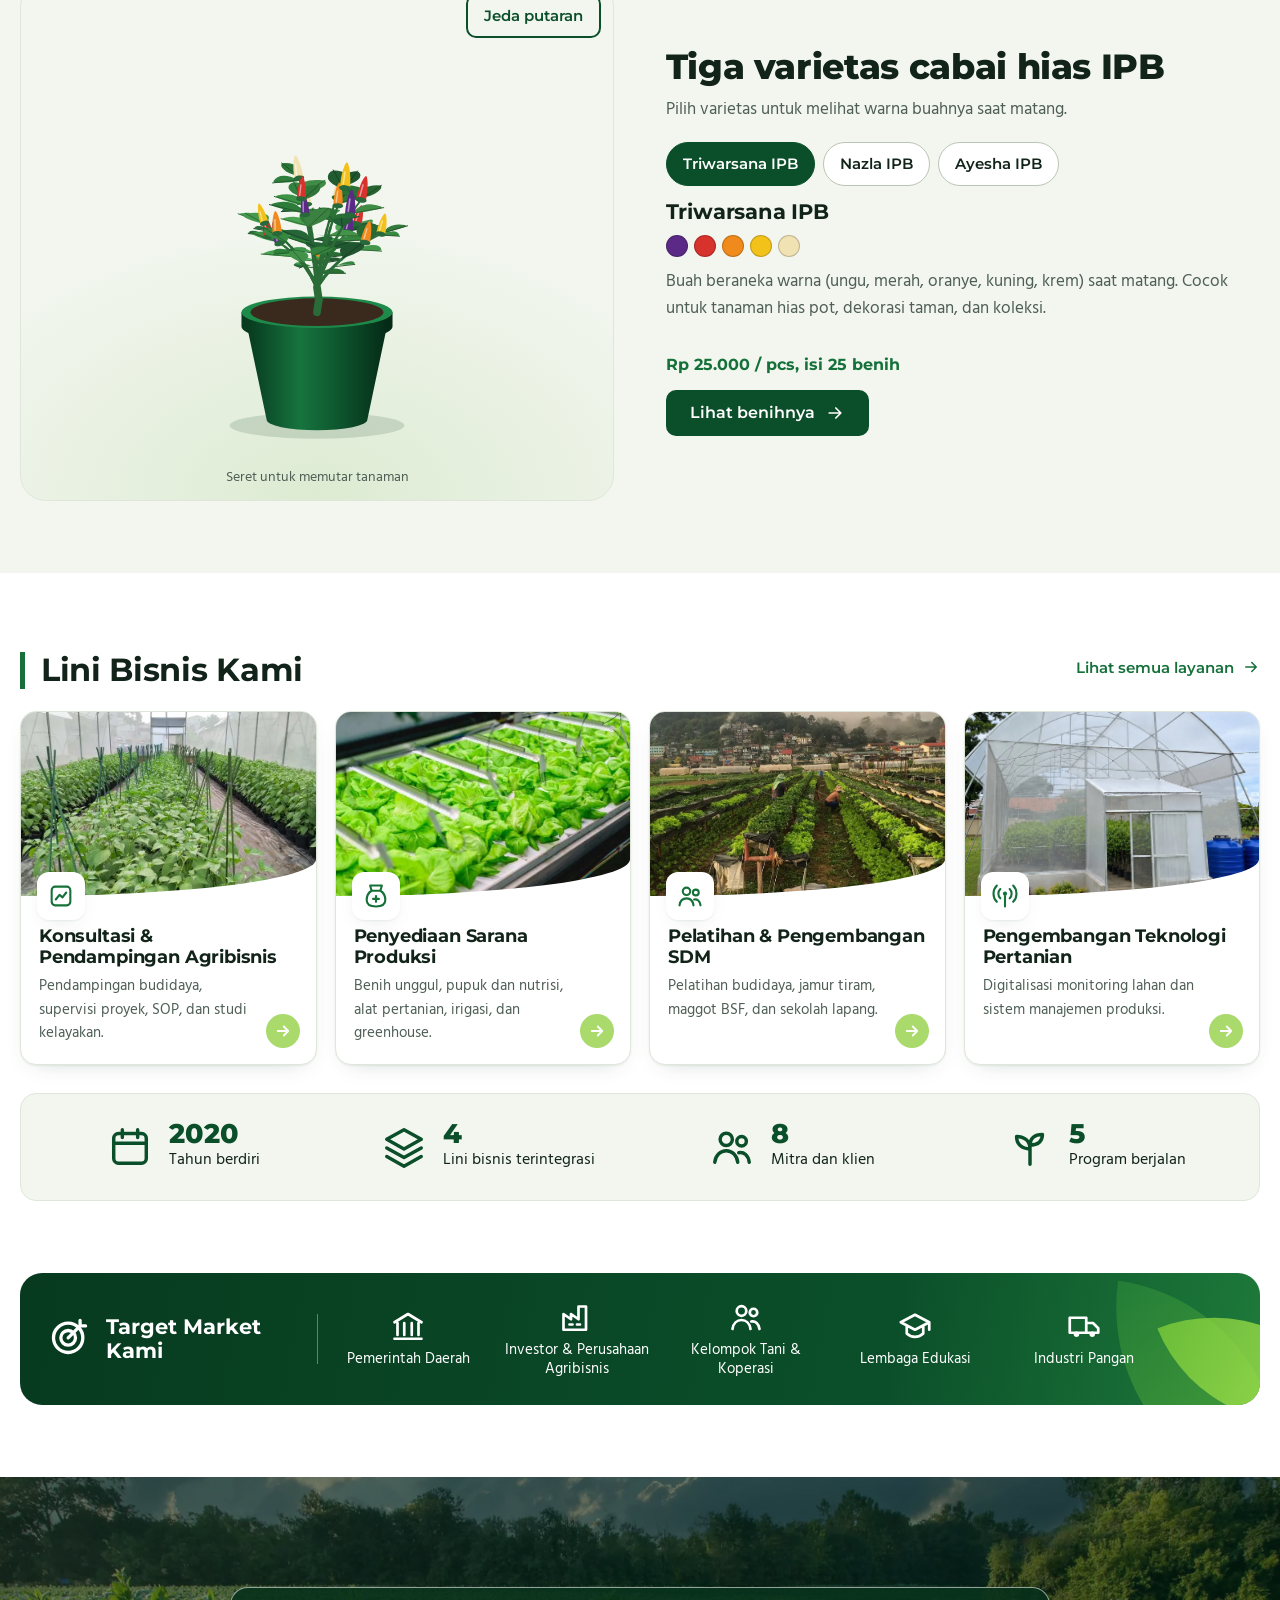
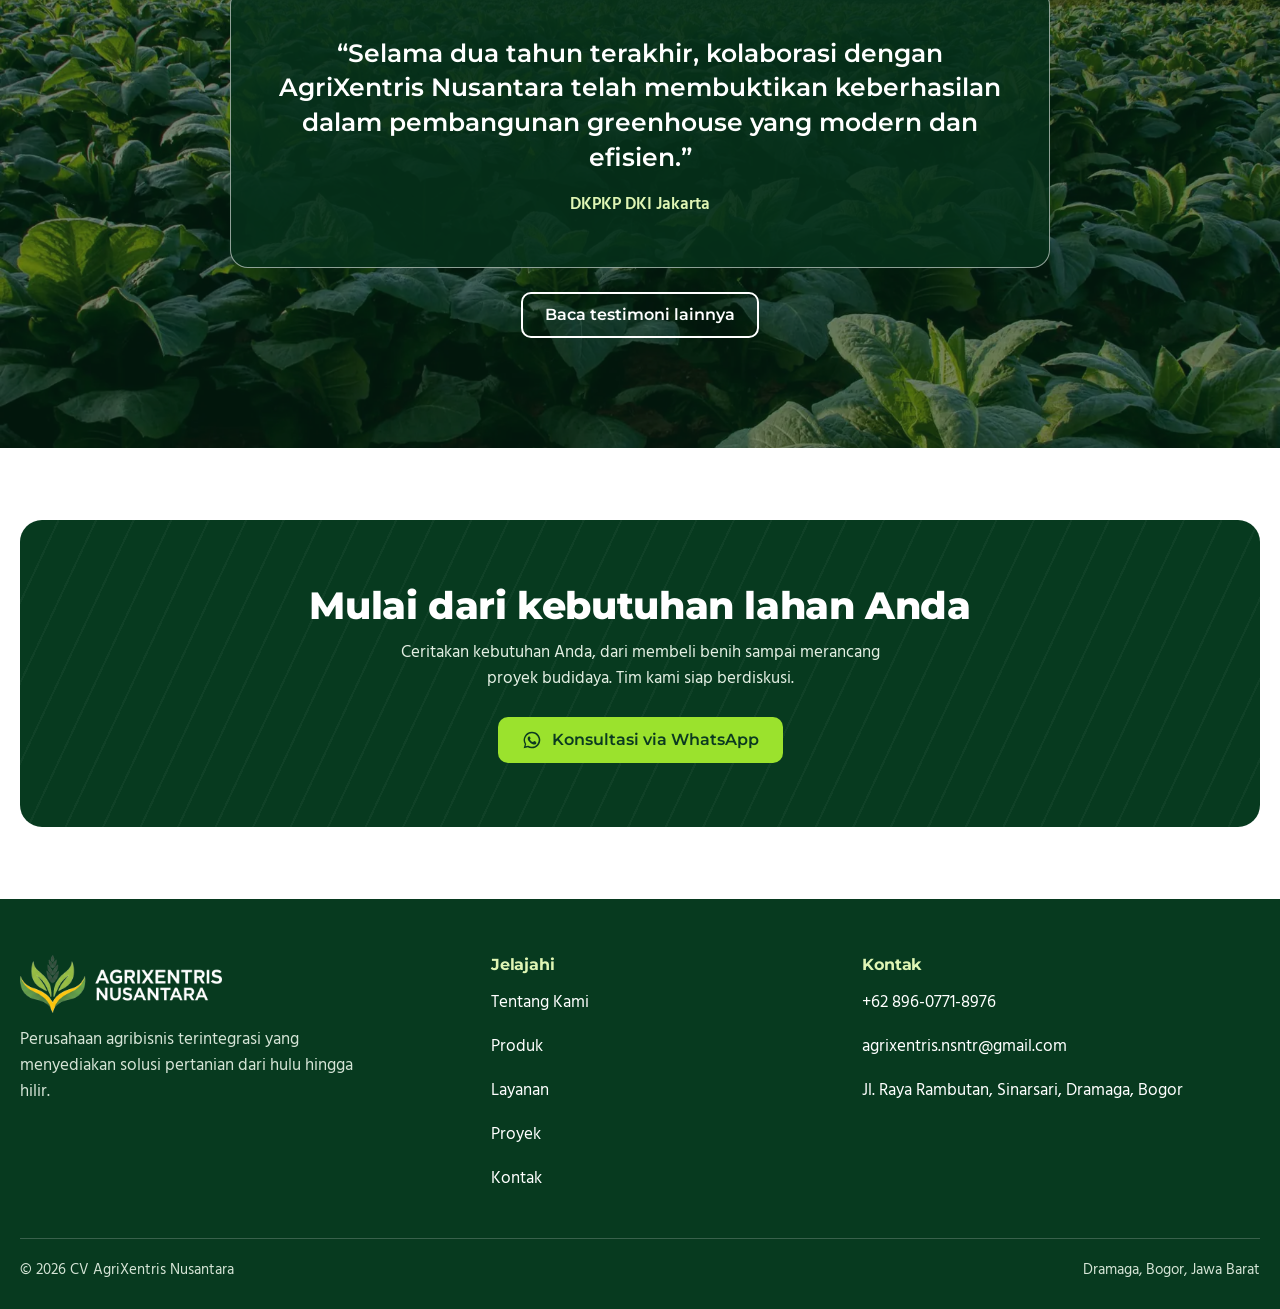
==== commit f03a05a5: "Hapus cache seminggu untuk gambar situs supaya foto pengganti langsung tampil Gambar di assets/img/ " ====
--- a/index.html
+++ b/index.html
@@ -173,7 +173,7 @@
       <article class="line"><div class="ph"><img src="/assets/img/greenhouse-ajir.webp" alt="" loading="lazy"></div><span class="ic"><svg aria-hidden="true"><use href="#i-consult"/></svg></span><div class="lb"><h3><a href="/layanan#konsultasi">Konsultasi &amp; Pendampingan Agribisnis</a></h3><p>Pendampingan budidaya, supervisi proyek, SOP, dan studi kelayakan.</p></div></article>
       <article class="line"><div class="ph"><img src="/assets/img/hidroponik-selada.webp" alt="" loading="lazy"></div><span class="ic"><svg aria-hidden="true"><use href="#i-tools"/></svg></span><div class="lb"><h3><a href="/layanan#sarana">Penyediaan Sarana Produksi</a></h3><p>Benih unggul, pupuk dan nutrisi, alat pertanian, irigasi, dan greenhouse.</p></div></article>
       <article class="line"><div class="ph"><img src="/assets/img/lahan-terasering.webp" alt="" loading="lazy"></div><span class="ic"><svg aria-hidden="true"><use href="#i-people"/></svg></span><div class="lb"><h3><a href="/layanan#pelatihan">Pelatihan &amp; Pengembangan SDM</a></h3><p>Pelatihan budidaya, jamur tiram, maggot BSF, dan sekolah lapang.</p></div></article>
-      <article class="line"><div class="ph"><img src="/assets/img/greenhouse-luar.webp" alt="" loading="lazy"></div><span class="ic"><svg aria-hidden="true"><use href="#i-signal"/></svg></span><div class="lb"><h3><a href="/layanan#teknologi">Pengembangan Teknologi Pertanian</a></h3><p>Digitalisasi monitoring lahan dan sistem manajemen produksi.</p></div></article>
+      <article class="line"><div class="ph"><img src="/assets/img/greenhouse-depan.webp" alt="" loading="lazy"></div><span class="ic"><svg aria-hidden="true"><use href="#i-signal"/></svg></span><div class="lb"><h3><a href="/layanan#teknologi">Pengembangan Teknologi Pertanian</a></h3><p>Digitalisasi monitoring lahan dan sistem manajemen produksi.</p></div></article>
     </div>
     <div class="strip facts" style="margin-top:28px">
       <div><svg aria-hidden="true"><use href="#i-calendar"/></svg><p><b>2020</b><span>Tahun berdiri</span></p></div>
--- a/assets/css/site.css
+++ b/assets/css/site.css
@@ -207,7 +207,7 @@
 .crumb a{color:var(--green); min-height:24px}
 .pd{display:grid; grid-template-columns:minmax(0,1fr) minmax(0,1fr); gap:clamp(24px,4vw,56px); align-items:start}
 .pd-main{aspect-ratio:1; border-radius:22px; overflow:hidden; background:var(--soft); border:1px solid var(--line); position:relative}
-.pd-main img{width:100%; height:100%; object-fit:cover}
+.pd-main img{width:100%; height:100%; object-fit:contain}
 .pd-main img.illus{object-fit:contain; padding:24px}
 .pd-thumbs{display:flex; gap:10px; margin-top:12px; flex-wrap:wrap}
 .pd-thumbs button{width:76px; height:76px; padding:0; border-radius:12px; overflow:hidden; border:2px solid var(--line); background:var(--soft); cursor:pointer}
@@ -342,10 +342,6 @@
 .svc:nth-of-type(even) img{order:2}
 .svc h3{font-size:1.45rem; font-weight:800; margin-bottom:10px}
 @media (max-width:820px){ .split,.svc{grid-template-columns:1fr} .svc:nth-of-type(even) img{order:0} }
-.team{display:grid; grid-template-columns:repeat(auto-fill,minmax(230px,1fr)); gap:14px}
-.team li{padding:16px 18px; border:1px solid var(--line); border-radius:12px; background:#fff}
-.team b{display:block; font:700 1rem var(--display)}
-.team span{color:var(--muted); font-size:.94rem}
 .gallery{display:grid; grid-template-columns:repeat(auto-fill,minmax(260px,1fr)); gap:16px}
 .gallery figure{margin:0; border-radius:var(--r-card); overflow:hidden; background:var(--soft); border:1px solid var(--line)}
 .gallery .gbtn{display:block; width:100%; padding:0; border:0; background:none; cursor:zoom-in; overflow:hidden}
@@ -409,3 +405,60 @@
 .toast.show{display:block}
 
 @media (prefers-reduced-motion:reduce){ html{scroll-behavior:auto} .pcard .pimg img,.cat,.hero-bg img,.line .lb::after,.gallery img{transition:none} .gallery .gbtn:hover img{transform:none} .line:hover .lb::after{transform:none} .pcard:hover .pimg img,.cat:hover{transform:none} }
+
+/* struktur organisasi */
+.org{--g:28px; --ln:#7C8F82; display:grid}
+.org-box{position:relative; background:#fff; border:1px solid var(--line); border-radius:12px; overflow:hidden}
+.org-box h3,.org-box h4{margin:0; padding:10px 14px; color:#fff; text-align:center; font:700 1rem/1.25 var(--display); letter-spacing:.01em}
+.org-box h5{margin:0; padding:10px 14px 4px; font:700 .98rem/1.25 var(--display)}
+.org-box p{margin:0; padding:10px 14px; text-align:center}
+.org-box ul{margin:0; padding:0 14px 12px 32px; list-style:disc; font-size:.95rem; line-height:1.45}
+.org-box .org-name{font:700 1.05rem/1.3 var(--display); color:var(--ink)}
+.org-row{position:relative; isolation:isolate; display:grid; grid-template-columns:1fr minmax(0,1.25fr) 1fr; column-gap:44px; align-items:start}
+/* garis tengah dari kotak utama ke baris berikutnya; kolom tengah simetris, jadi pusatnya tepat 50% */
+.org-row::after{content:""; position:absolute; z-index:-1; left:50%; top:20px; bottom:calc(-1 * var(--g)); border-left:2px solid var(--ln)}
+.org-row:first-child::after{border-left-style:dashed}
+.org-row + .org-row{margin-top:var(--g)}
+.org-main{grid-column:2}
+.org-side{grid-column:3}
+.org-box.org-main,.org-box.org-side{overflow:visible}
+.org-side::before{content:""; position:absolute; right:100%; top:22px; width:44px; border-top:2px dashed var(--ln)}
+.org-board h3,.org-ceo h3{background:var(--forest); border-radius:11px 11px 0 0; font-size:1.08rem}
+.org-board,.org-ceo{background:#FBFAF4; border-color:#9FB8A5}
+.org-panel h4{background:var(--forest-deep); border-radius:11px 11px 0 0}
+.org-panel ul{list-style:none; padding:10px 14px 12px; text-align:center}
+.org-advisor{border-color:#E1C38C}
+.org-advisor h4{background:#9A600B; border-radius:11px 11px 0 0}
+.org-advisor::before{border-top-color:#C99A4B}
+.org-staff{position:relative; margin-top:var(--g); display:grid; grid-template-columns:1fr 1fr; column-gap:88px; isolation:isolate}
+.org-staff::before{content:""; position:absolute; z-index:-1; left:50%; top:0; bottom:calc(-1 * var(--g)); border-left:2px solid var(--ln)}
+.org-staff::after{content:""; position:absolute; z-index:-1; left:25%; right:25%; top:50%; border-top:2px solid var(--ln)}
+.org-unit{width:min(100%,320px); padding:12px 16px; text-align:center; font:700 .92rem/1.3 var(--display); text-transform:uppercase; letter-spacing:.02em; background:#E9F0EB; border-color:#B4C7BA}
+.org-staff .org-unit:first-child{justify-self:end}
+.org-staff .org-unit:last-child{justify-self:start}
+.org-cols{position:relative; margin-top:var(--g); padding-top:var(--g); display:grid; grid-template-columns:repeat(4,minmax(0,1fr)); gap:20px}
+.org-cols::before{content:""; position:absolute; top:0; left:calc((100% - 60px) / 8); right:calc((100% - 60px) / 8); border-top:2px solid var(--ln)}
+.org-col{position:relative; display:grid; gap:16px; align-content:start; isolation:isolate; --c:var(--forest); --t:#EEF6EF; --b:#BFD6C4}
+.org-col::before{content:""; position:absolute; left:50%; top:calc(-1 * var(--g)); height:var(--g); border-left:2px solid var(--ln)}
+.org-col::after{content:""; position:absolute; z-index:-1; left:50%; top:20px; bottom:40px; border-left:2px solid var(--b)}
+.org-cfo{--c:#17683A; --t:#EEF6EF; --b:#BFD6C4}
+.org-cao{--c:#1D4F8C; --t:#EEF3FA; --b:#C2D2E8}
+.org-coo{--c:#4F6A24; --t:#F2F5EA; --b:#CCD8B5}
+.org-cco{--c:#A2302A; --t:#FBEFEE; --b:#EBC3BF}
+.org-head{border-color:var(--b)}
+.org-head h4{background:var(--c)}
+.org-head .org-name{background:#fff}
+.org-dept{background:var(--t); border-color:var(--b)}
+.org-dept h5{color:var(--ink)}
+@media (max-width:1100px){ .org-box ul{font-size:.9rem} .org-cols{gap:14px} .org-cols::before{left:calc((100% - 42px) / 8); right:calc((100% - 42px) / 8)} }
+@media (max-width:900px){
+  .org{--g:14px}
+  .org-row{grid-template-columns:1fr; row-gap:10px}
+  .org-main,.org-side{grid-column:1}
+  .org-side{margin-left:22px}
+  .org-row::after,.org-side::before,.org-staff::before,.org-staff::after,.org-cols::before,.org-col::before{display:none}
+  .org-staff{grid-template-columns:1fr 1fr; column-gap:10px}
+  .org-unit{width:auto; font-size:.8rem; padding:10px}
+  .org-cols{grid-template-columns:1fr 1fr; padding-top:0; row-gap:22px}
+}
+@media (max-width:560px){ .org-cols{grid-template-columns:1fr} .org-staff{grid-template-columns:1fr; row-gap:10px} .org-staff .org-unit:first-child,.org-staff .org-unit:last-child{justify-self:stretch} }
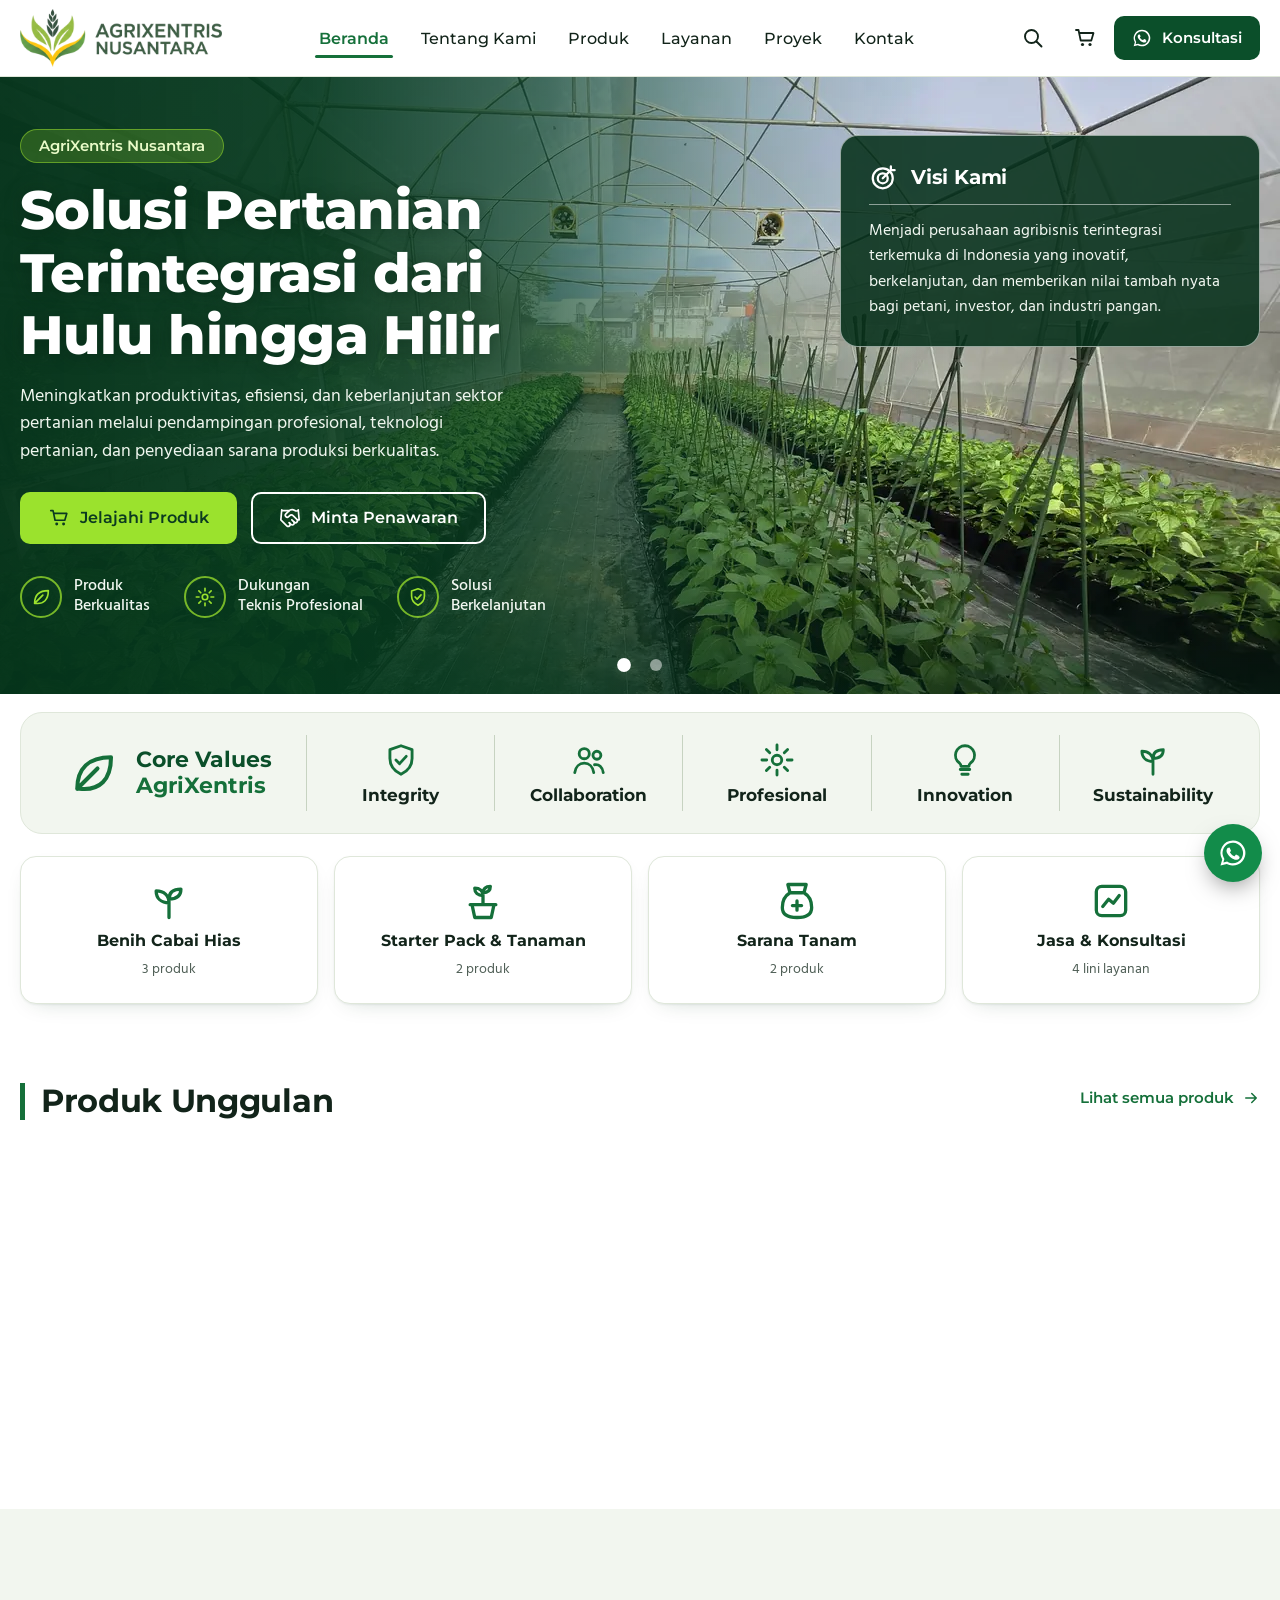
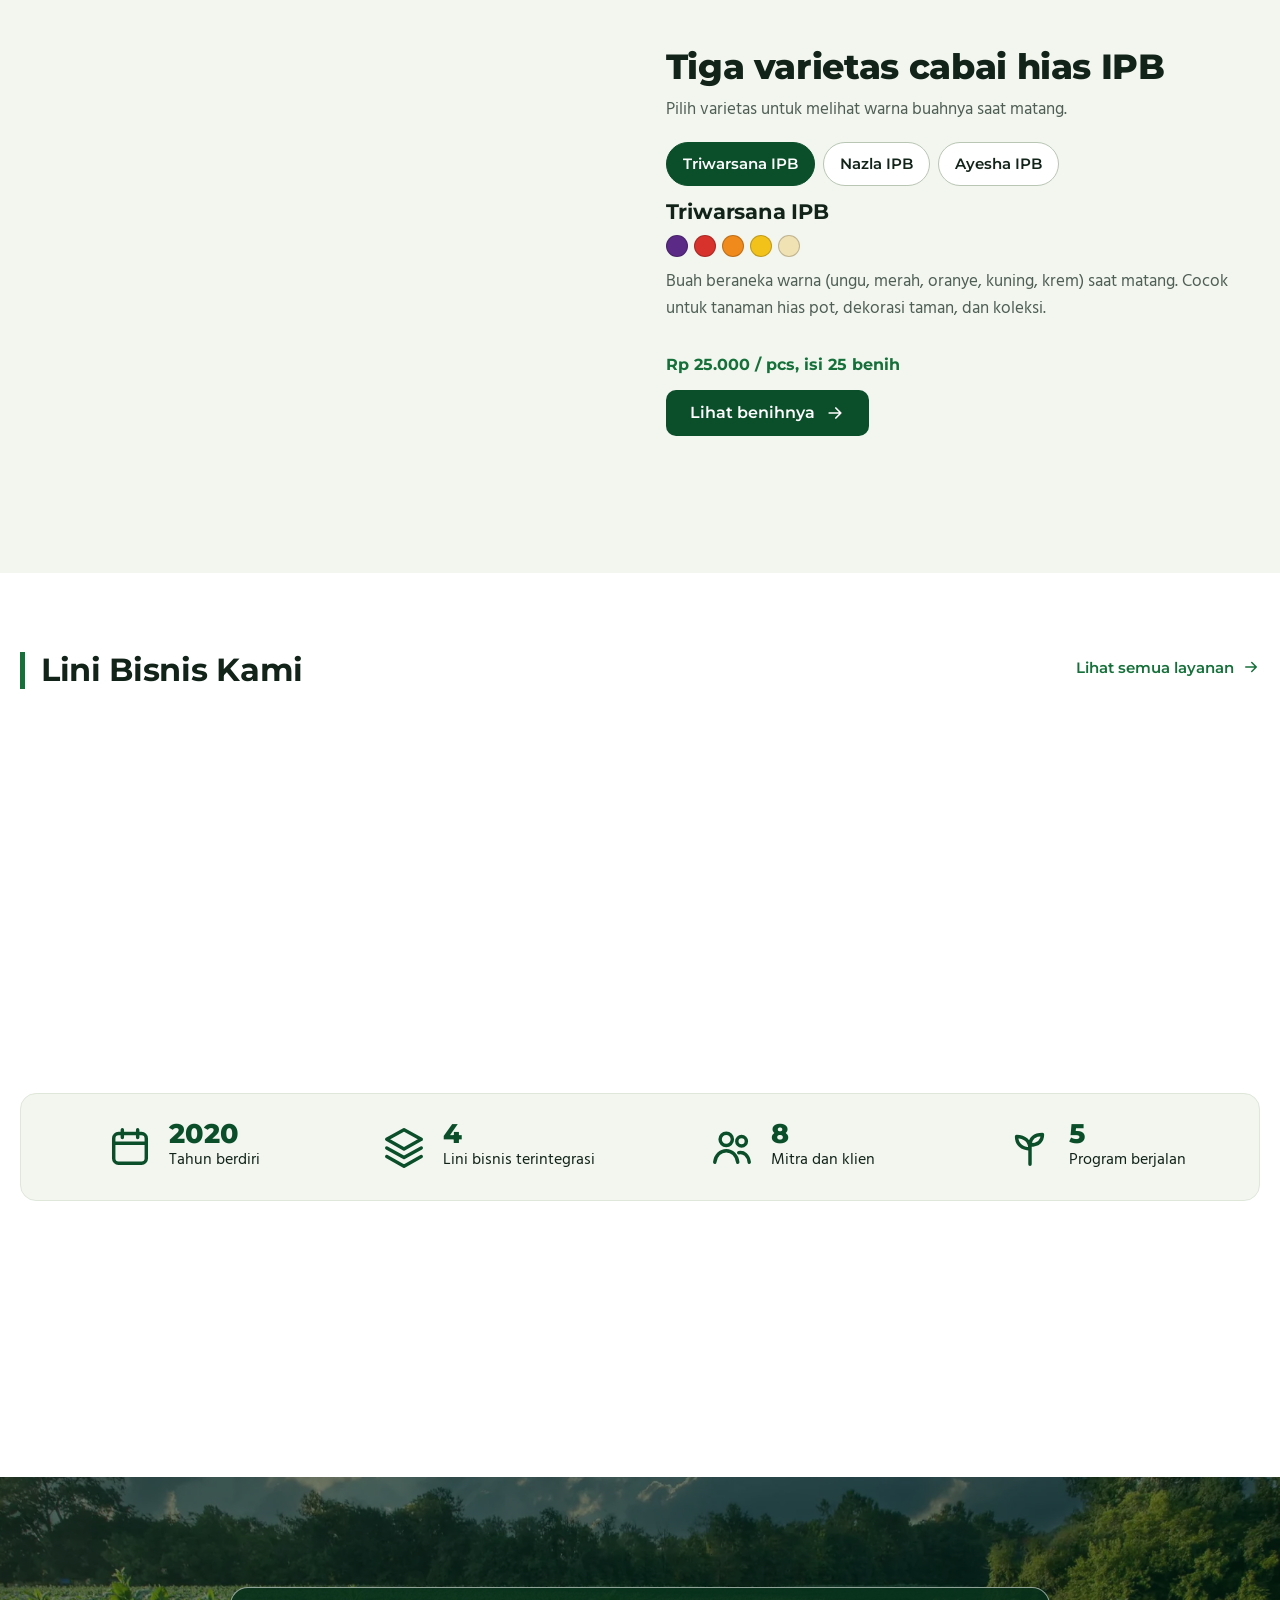
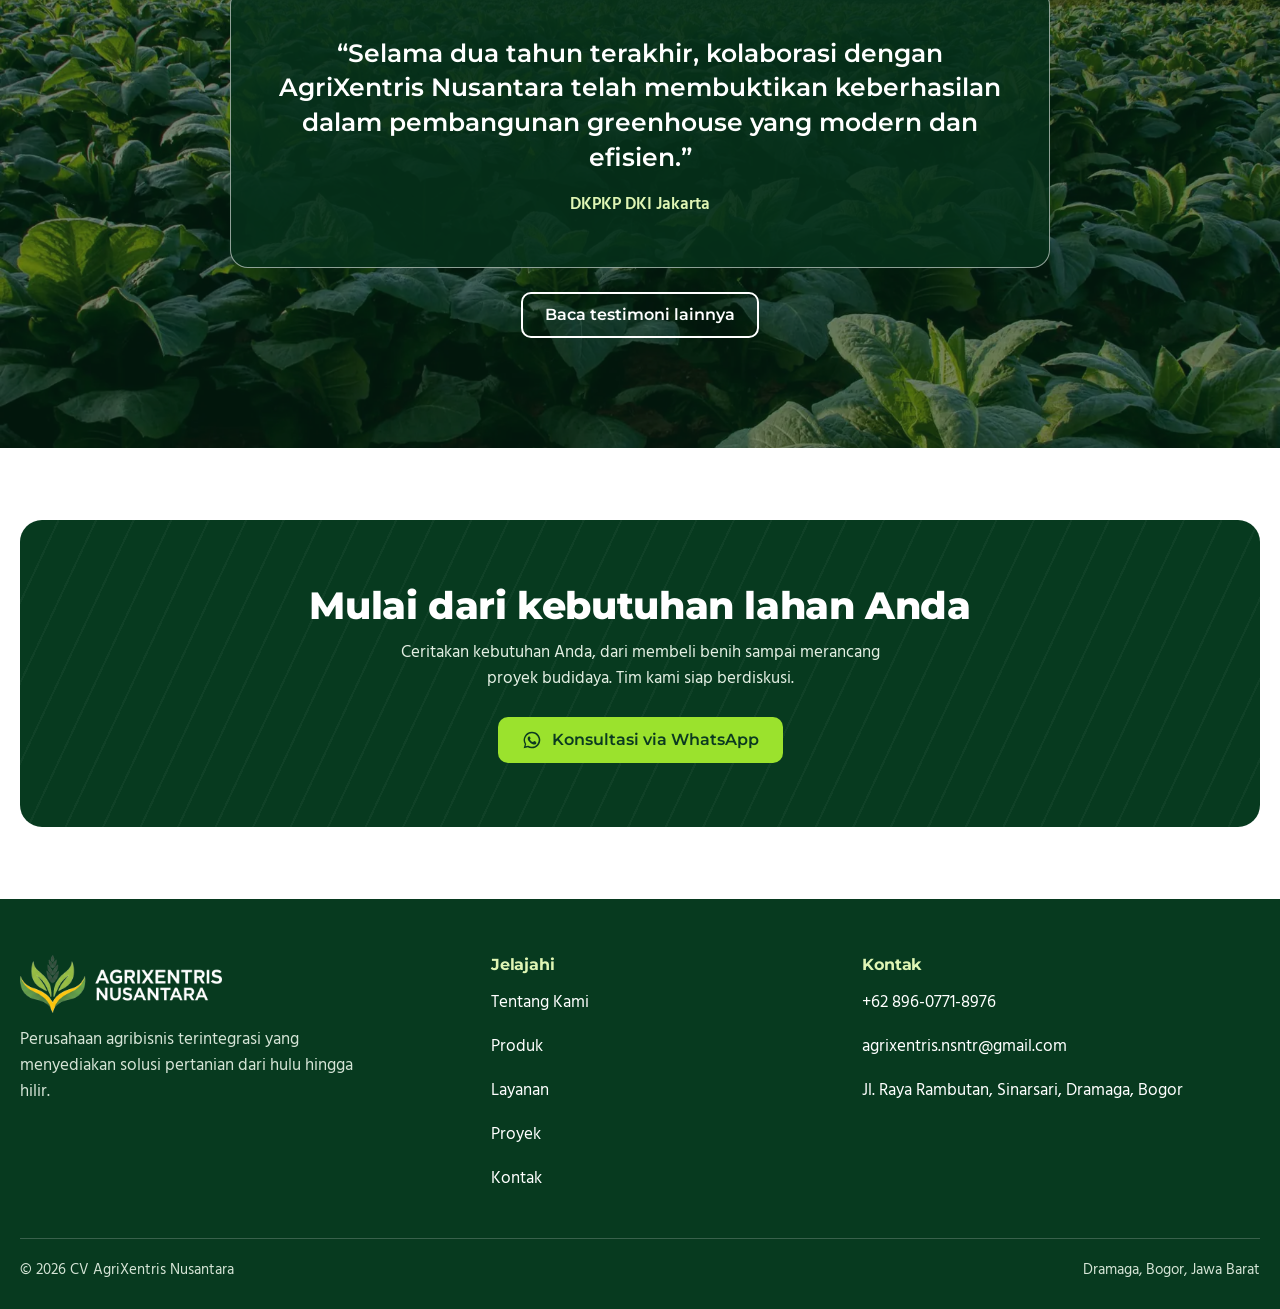
==== commit edd18cc7: "Pertajam foto hero dan beri animasi muncul pada Core Values Foto hero - Ganti dua foto latar (1600 d" ====
--- a/index.html
+++ b/index.html
@@ -80,8 +80,8 @@
 
 <section class="hero on-dark" aria-label="Pembuka">
   <div class="hero-bg" id="heroBg">
-    <img id="heroImg" class="on" src="/assets/img/hero-greenhouse.webp" alt="" fetchpriority="high">
-    <img data-src="/assets/img/lahan-senja.webp" alt="">
+    <img id="heroImg" class="on" src="/assets/img/hero-greenhouse-dalam-2400.webp" srcset="/assets/img/hero-greenhouse-dalam-1280.webp 1280w, /assets/img/hero-greenhouse-dalam-2400.webp 2400w" sizes="100vw" alt="" fetchpriority="high">
+    <img data-src="/assets/img/hero-persemaian-2400.webp" data-srcset="/assets/img/hero-persemaian-1280.webp 1280w, /assets/img/hero-persemaian-2400.webp 2400w" sizes="100vw" alt="">
   </div>
   <div class="wrap hero-in">
     <div class="hero-copy">
--- a/assets/css/site.css
+++ b/assets/css/site.css
@@ -133,6 +133,11 @@
 .values .lead-cell span{color:var(--green); display:block}
 .values li svg{display:block; width:38px; height:38px; color:var(--green); margin:0 auto 6px}
 .values li{font:700 1.06rem var(--display)}
+/* muncul bergantian saat strip terlihat; kelas .reveal hanya dipasang JS, jadi tanpa JS tetap tampil */
+.values.reveal li{opacity:0; transform:translateY(8px)}
+.values.reveal.in li{opacity:1; transform:none; transition:opacity 300ms cubic-bezier(.16,1,.3,1), transform 300ms cubic-bezier(.16,1,.3,1); transition-delay:calc(var(--i, 0) * 60ms)}
+.values.reveal.in li svg{animation:valIcon 300ms cubic-bezier(.16,1,.3,1) both; animation-delay:calc(var(--i, 0) * 60ms + 100ms)}
+@keyframes valIcon{from{opacity:0; transform:scale(.85)} to{opacity:1; transform:none}}
 .facts{grid-template-columns:repeat(4,1fr); padding:22px 10px}
 .facts > div{display:flex; align-items:center; gap:16px; justify-content:center; padding:4px 16px}
 .facts svg{width:46px; height:46px; color:var(--forest); flex:none}
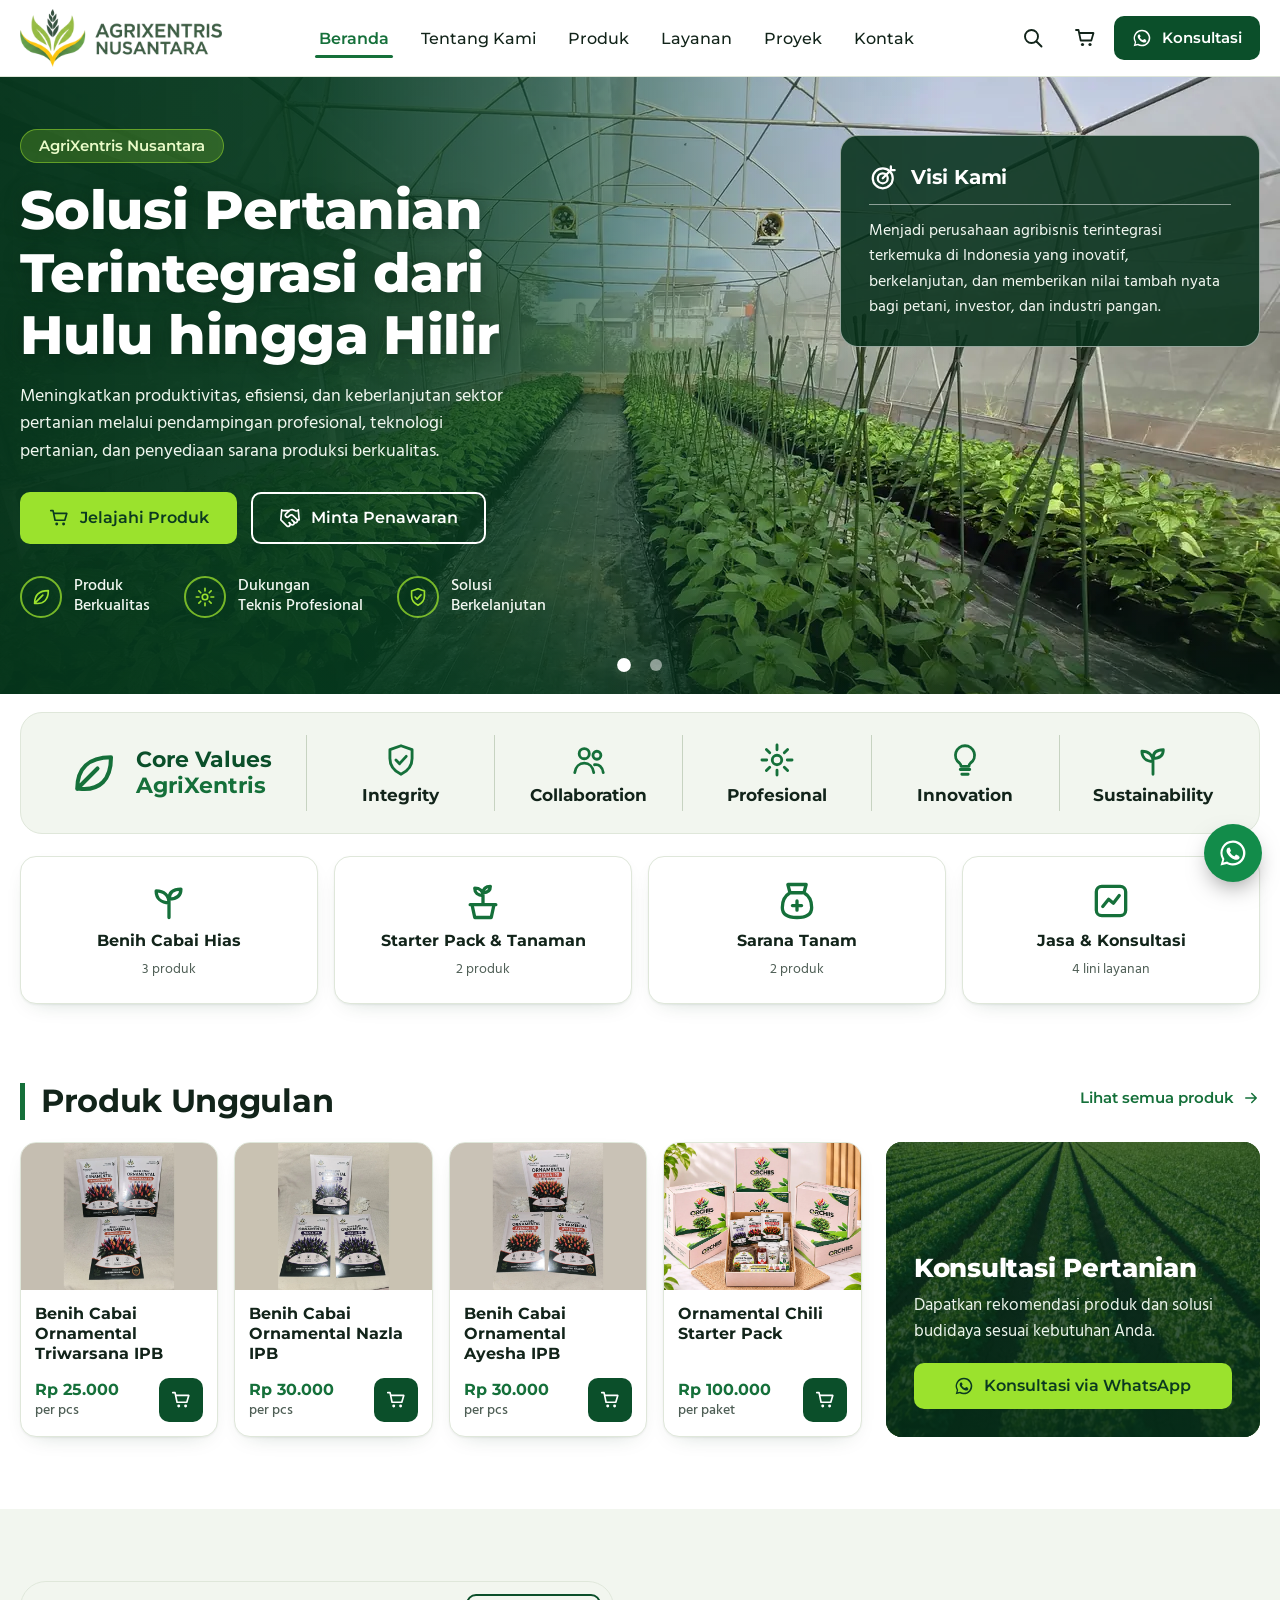
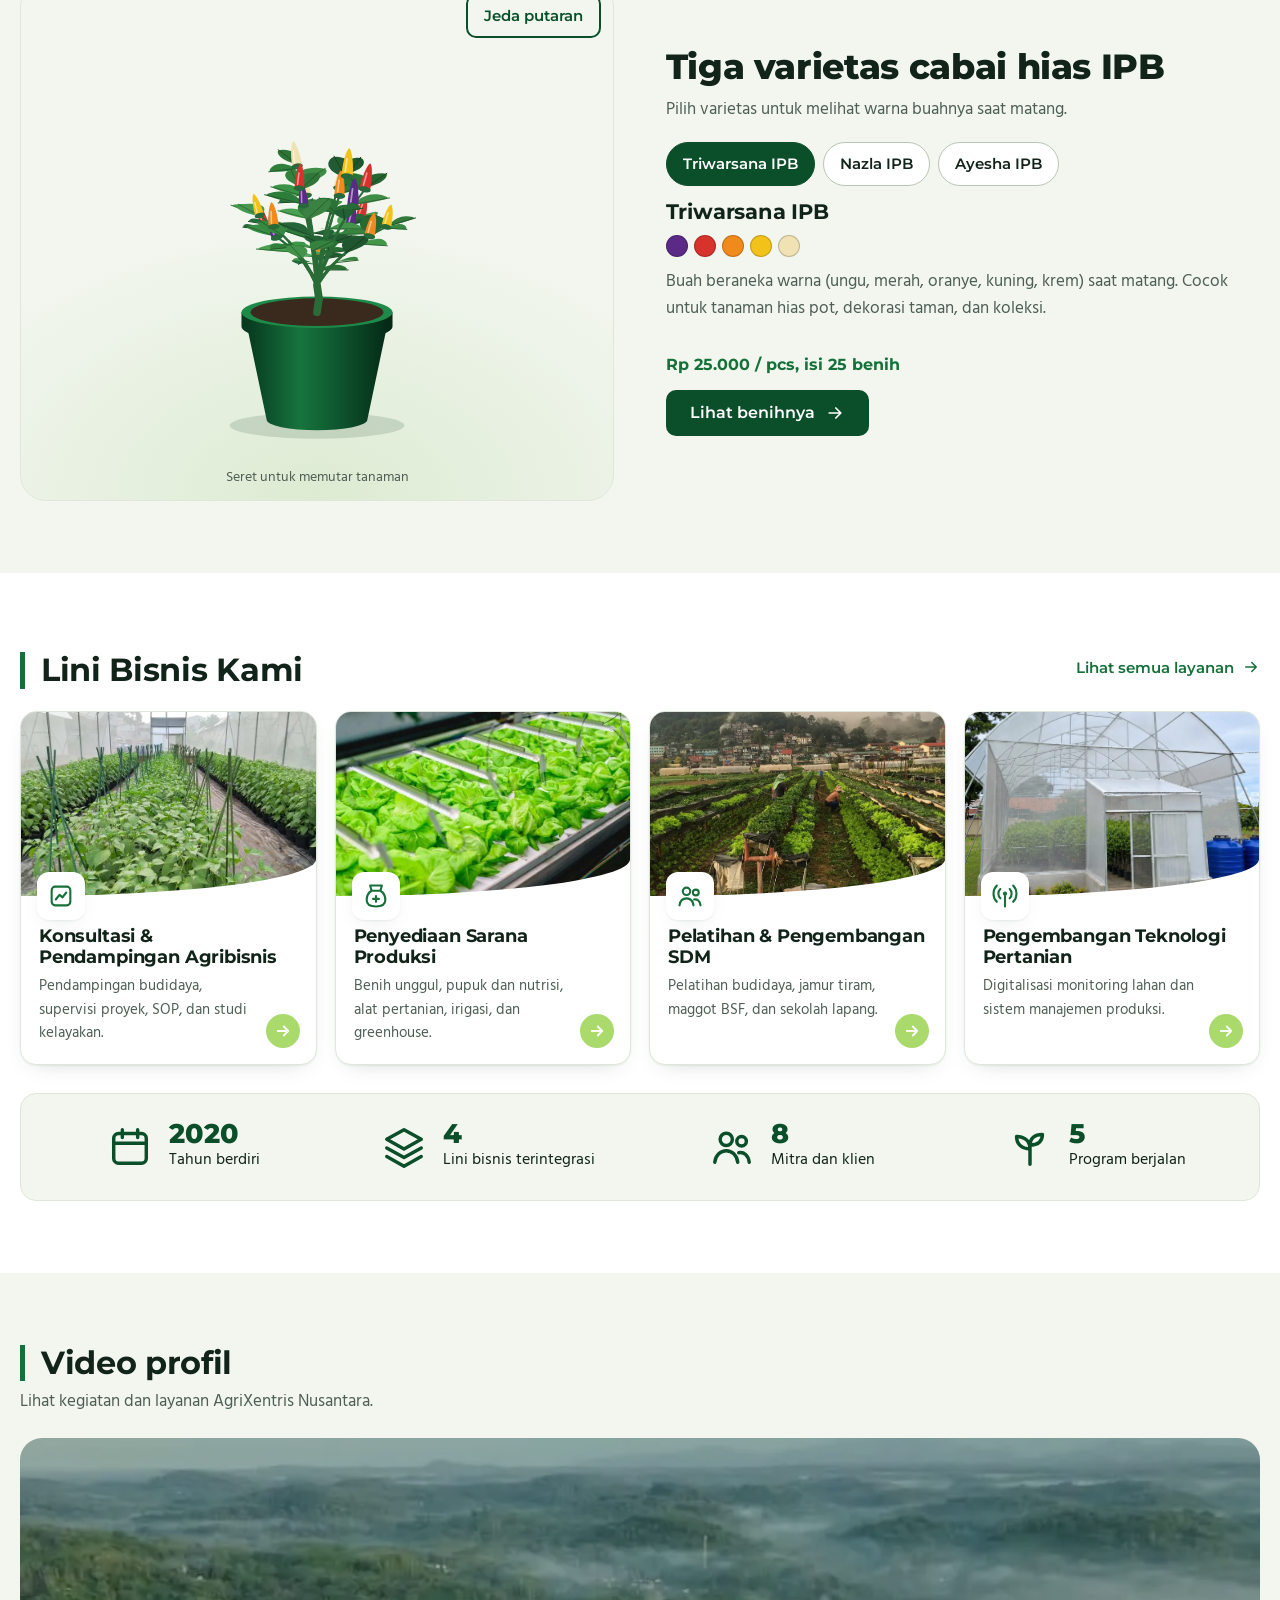
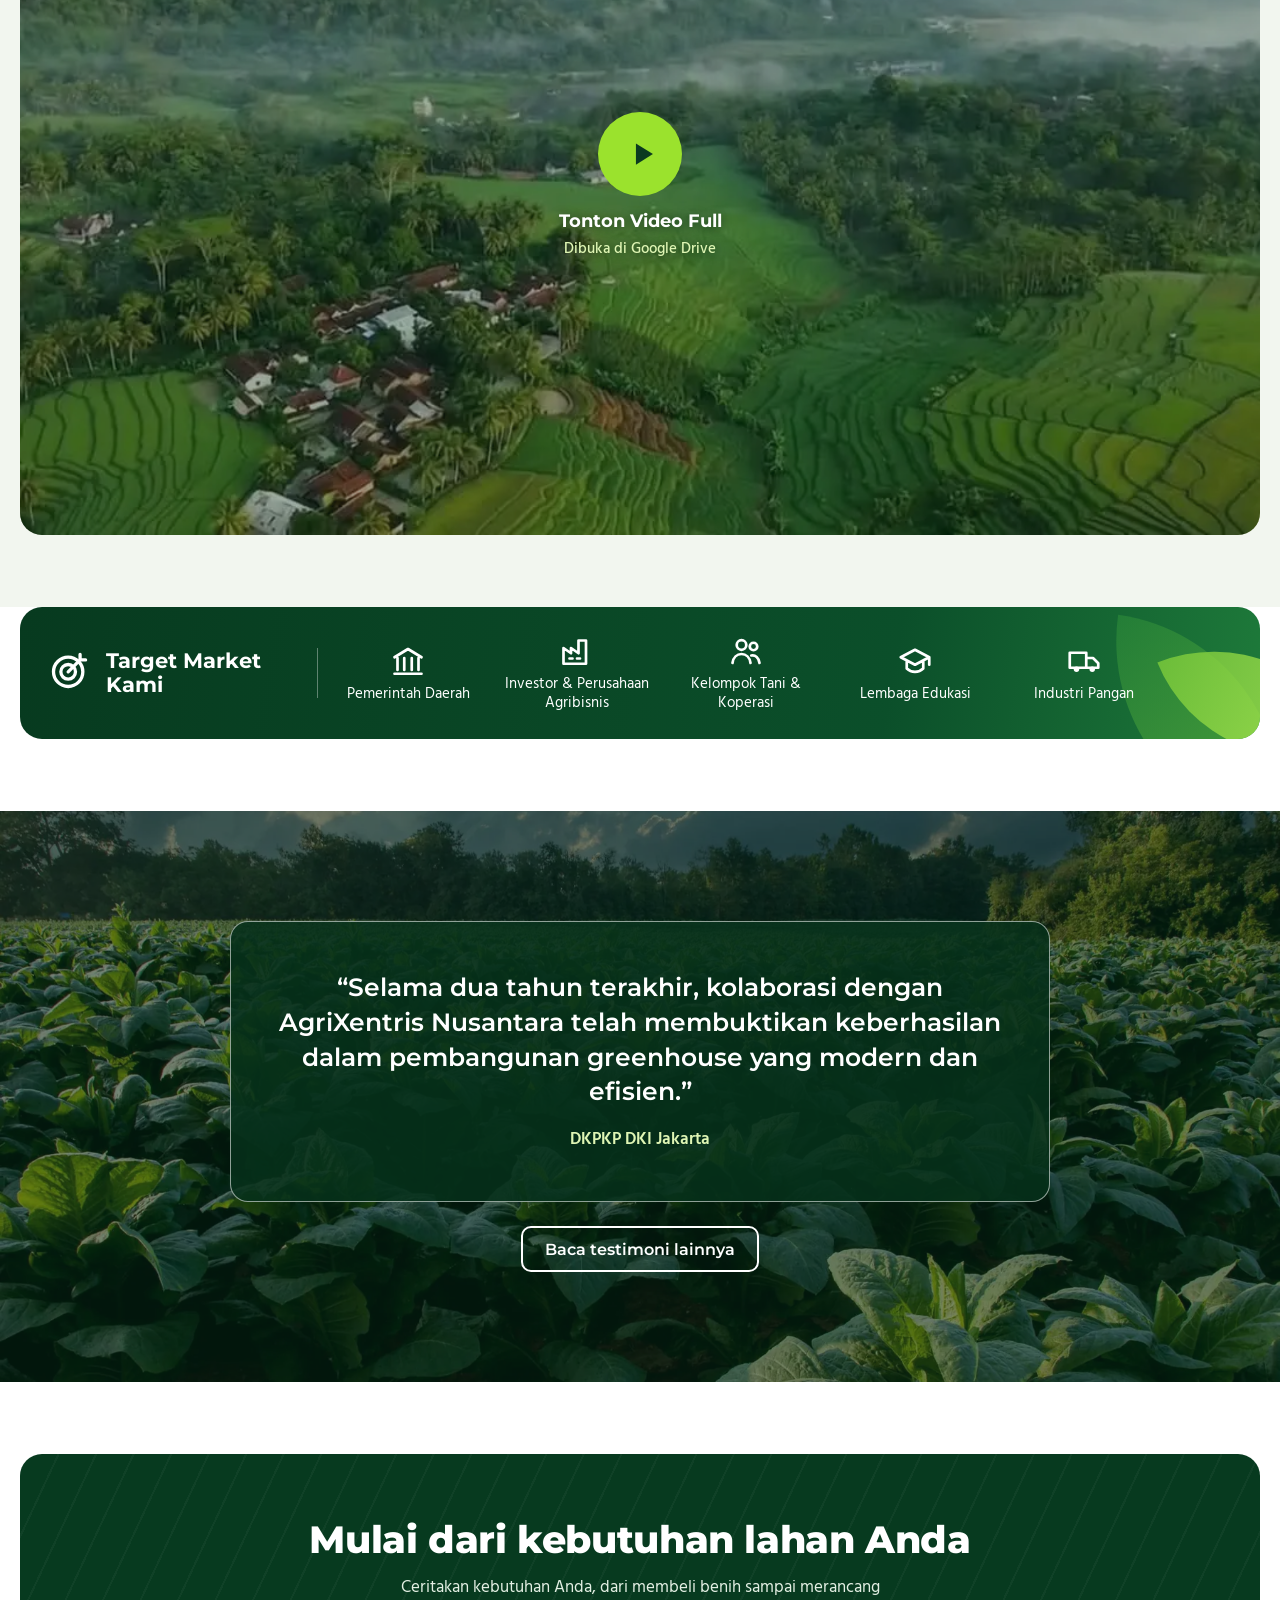
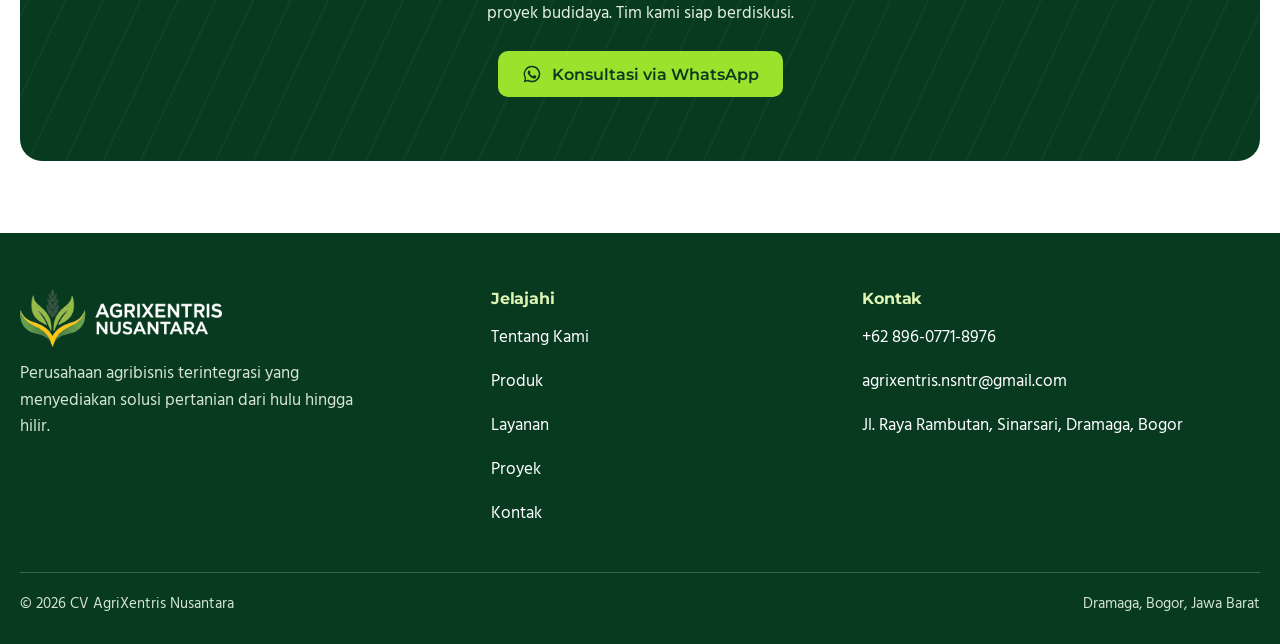
==== commit 4b8fd44e: "Putar cuplikan video profil otomatis di belakang tombol "Tonton Video Full" - Cuplikan 13,6 detik ta" ====
--- a/index.html
+++ b/index.html
@@ -187,7 +187,7 @@
 <section class="video-sec soft" hidden>
   <div class="wrap">
     <div class="sec-head"><div><h2 class="sec-title">Video profil</h2><p>Lihat kegiatan dan layanan AgriXentris Nusantara.</p></div></div>
-    <div class="video"><img src="/assets/img/lahan-senja.webp" alt="" loading="lazy"><button type="button" class="play on-dark"><i><svg aria-hidden="true"><use href="#i-play"/></svg></i>Putar video profil</button></div>
+    <div class="video"><video class="video-clip" muted loop playsinline preload="none" aria-hidden="true" poster="/assets/video/cuplikan-profil-poster.webp" data-src="/assets/video/cuplikan-profil.mp4"></video><button type="button" class="play on-dark"><i><svg aria-hidden="true"><use href="#i-play"/></svg></i>Putar video profil</button></div>
   </div>
 </section>
 
--- a/assets/css/site.css
+++ b/assets/css/site.css
@@ -279,12 +279,14 @@
 
 /* video */
 .video{position:relative; aspect-ratio:16/9; border-radius:22px; overflow:hidden; background:var(--forest-deep)}
-.video img{width:100%; height:100%; object-fit:cover}
+.video img,.video video{display:block; width:100%; height:100%; object-fit:cover}
 .video iframe{position:absolute; inset:0; width:100%; height:100%; border:0}
-.video .play{position:absolute; inset:0; display:grid; place-items:center; align-content:center; gap:14px; border:0; background:rgba(5,45,24,.5); color:#fff; cursor:pointer; font:700 1.1rem var(--display)}
-.video .play:hover{background:rgba(5,45,24,.38)}
+.video .play{position:absolute; inset:0; display:grid; place-items:center; align-content:center; gap:14px; border:0; background:rgba(5,45,24,.38); color:#fff; cursor:pointer; font:700 1.1rem var(--display); text-shadow:0 1px 8px rgba(3,30,16,.6)}
+.video .play:hover{background:rgba(5,45,24,.28)}
 .video .play i{width:84px; height:84px; border-radius:50%; background:var(--lime); display:grid; place-items:center}
 .video .play i svg{width:34px; height:34px; color:var(--lime-ink); margin-left:5px}
+a.play{text-decoration:none}
+.video .play small{margin-top:-8px; font:500 .92rem var(--body); color:#DFF5B4}
 .video-sec[hidden]{display:none}
 
 /* testimoni di atas foto */
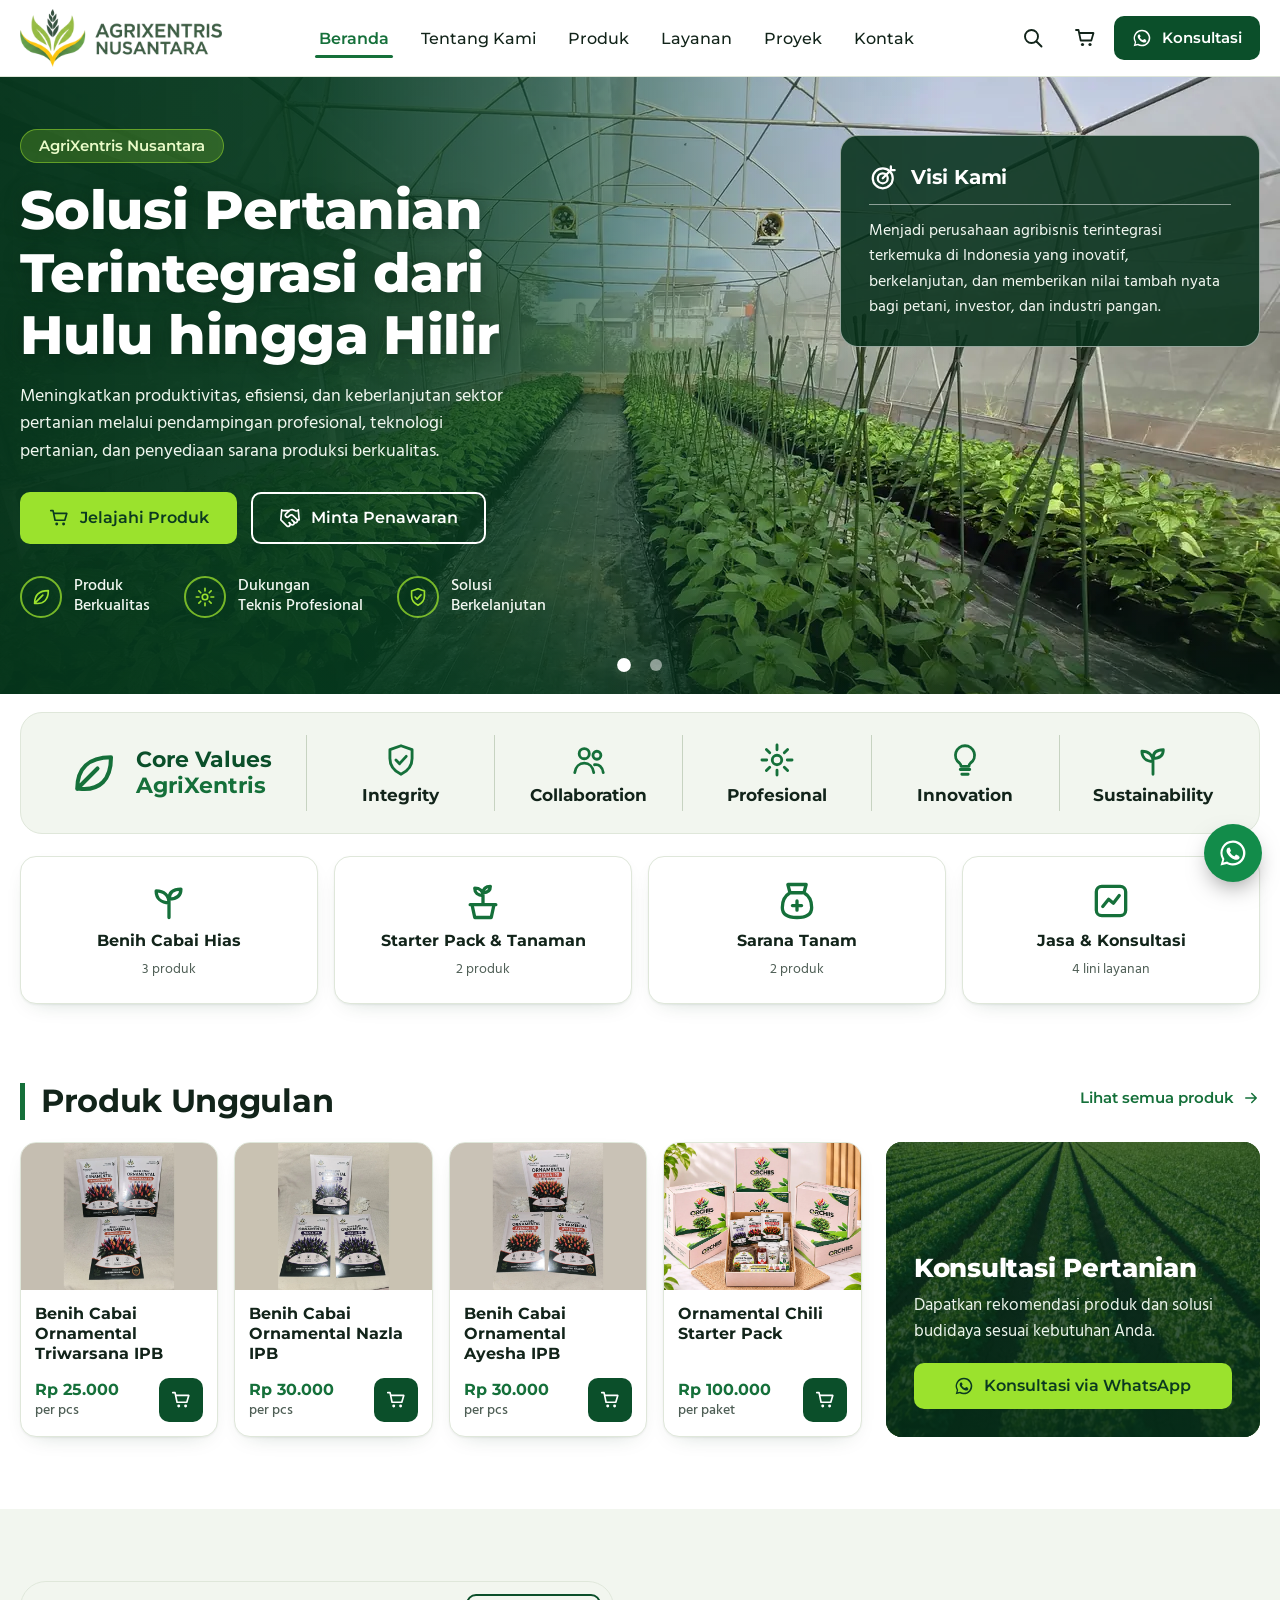
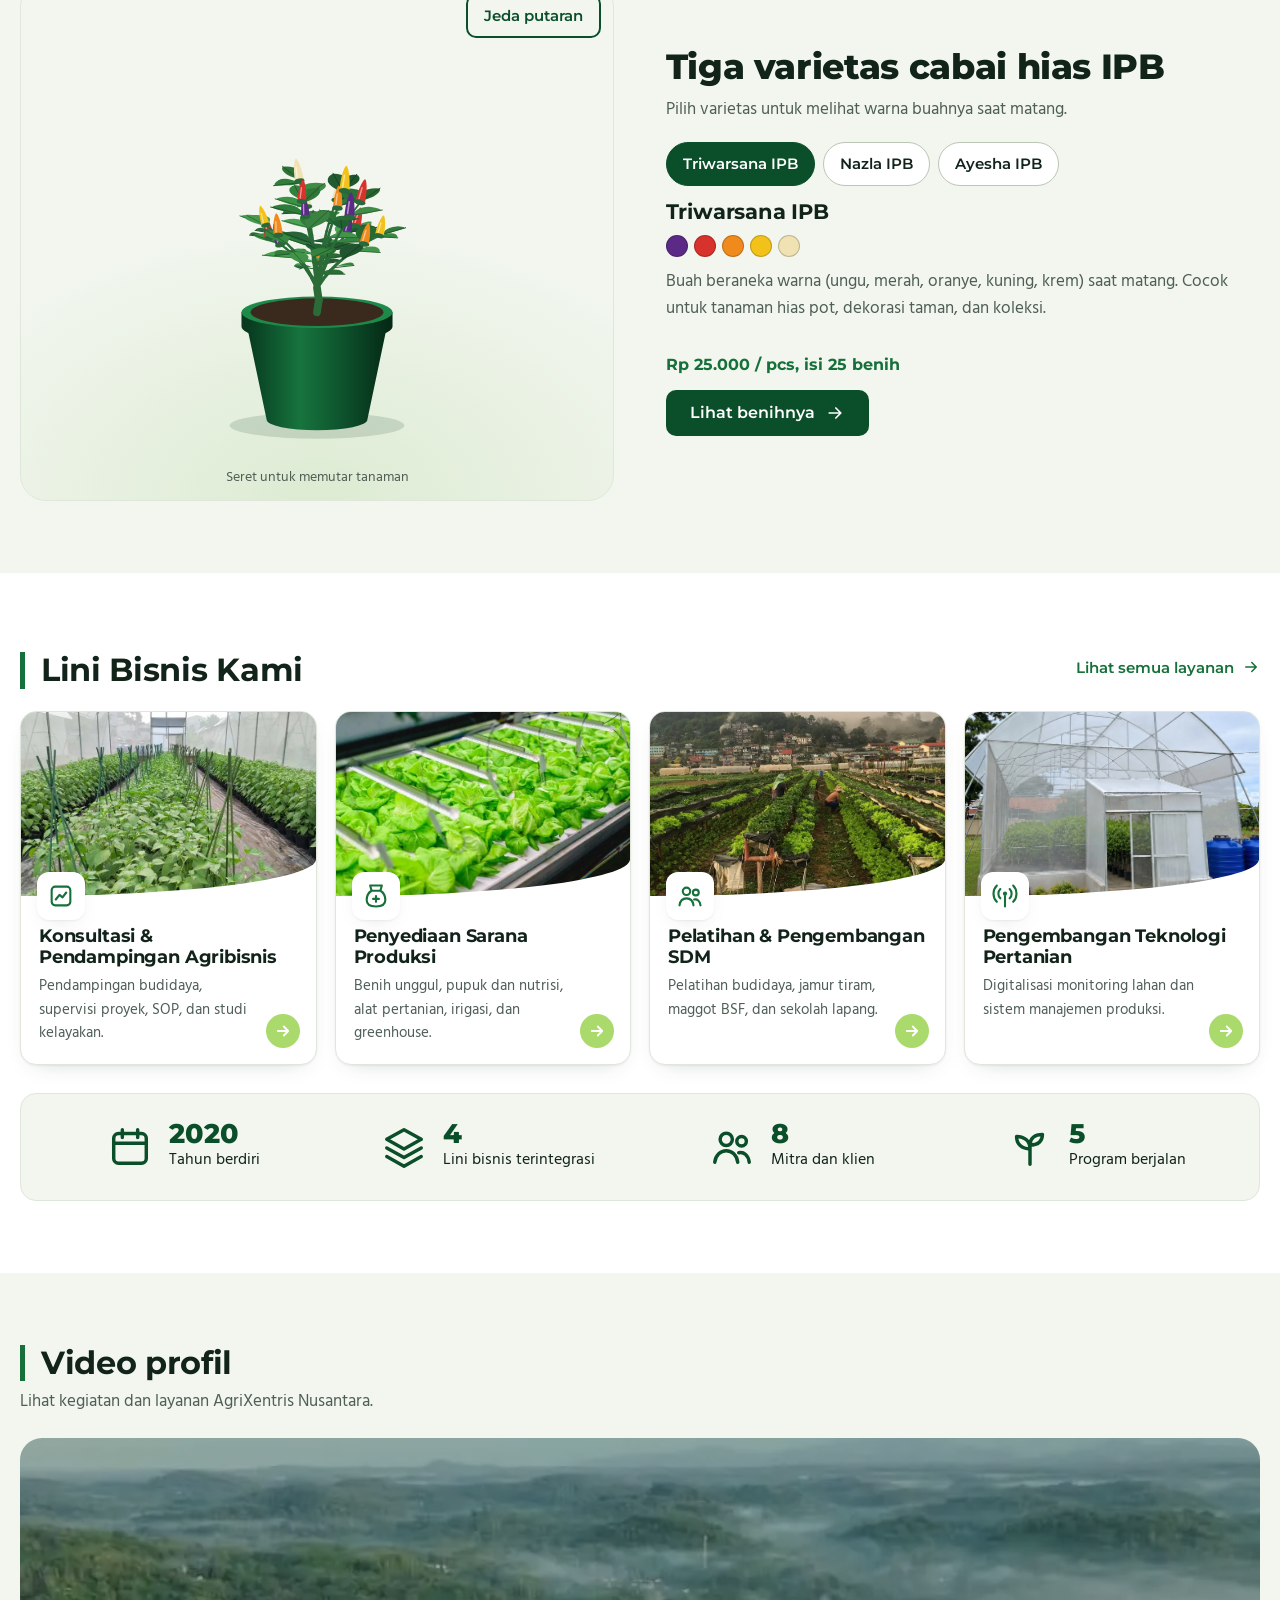
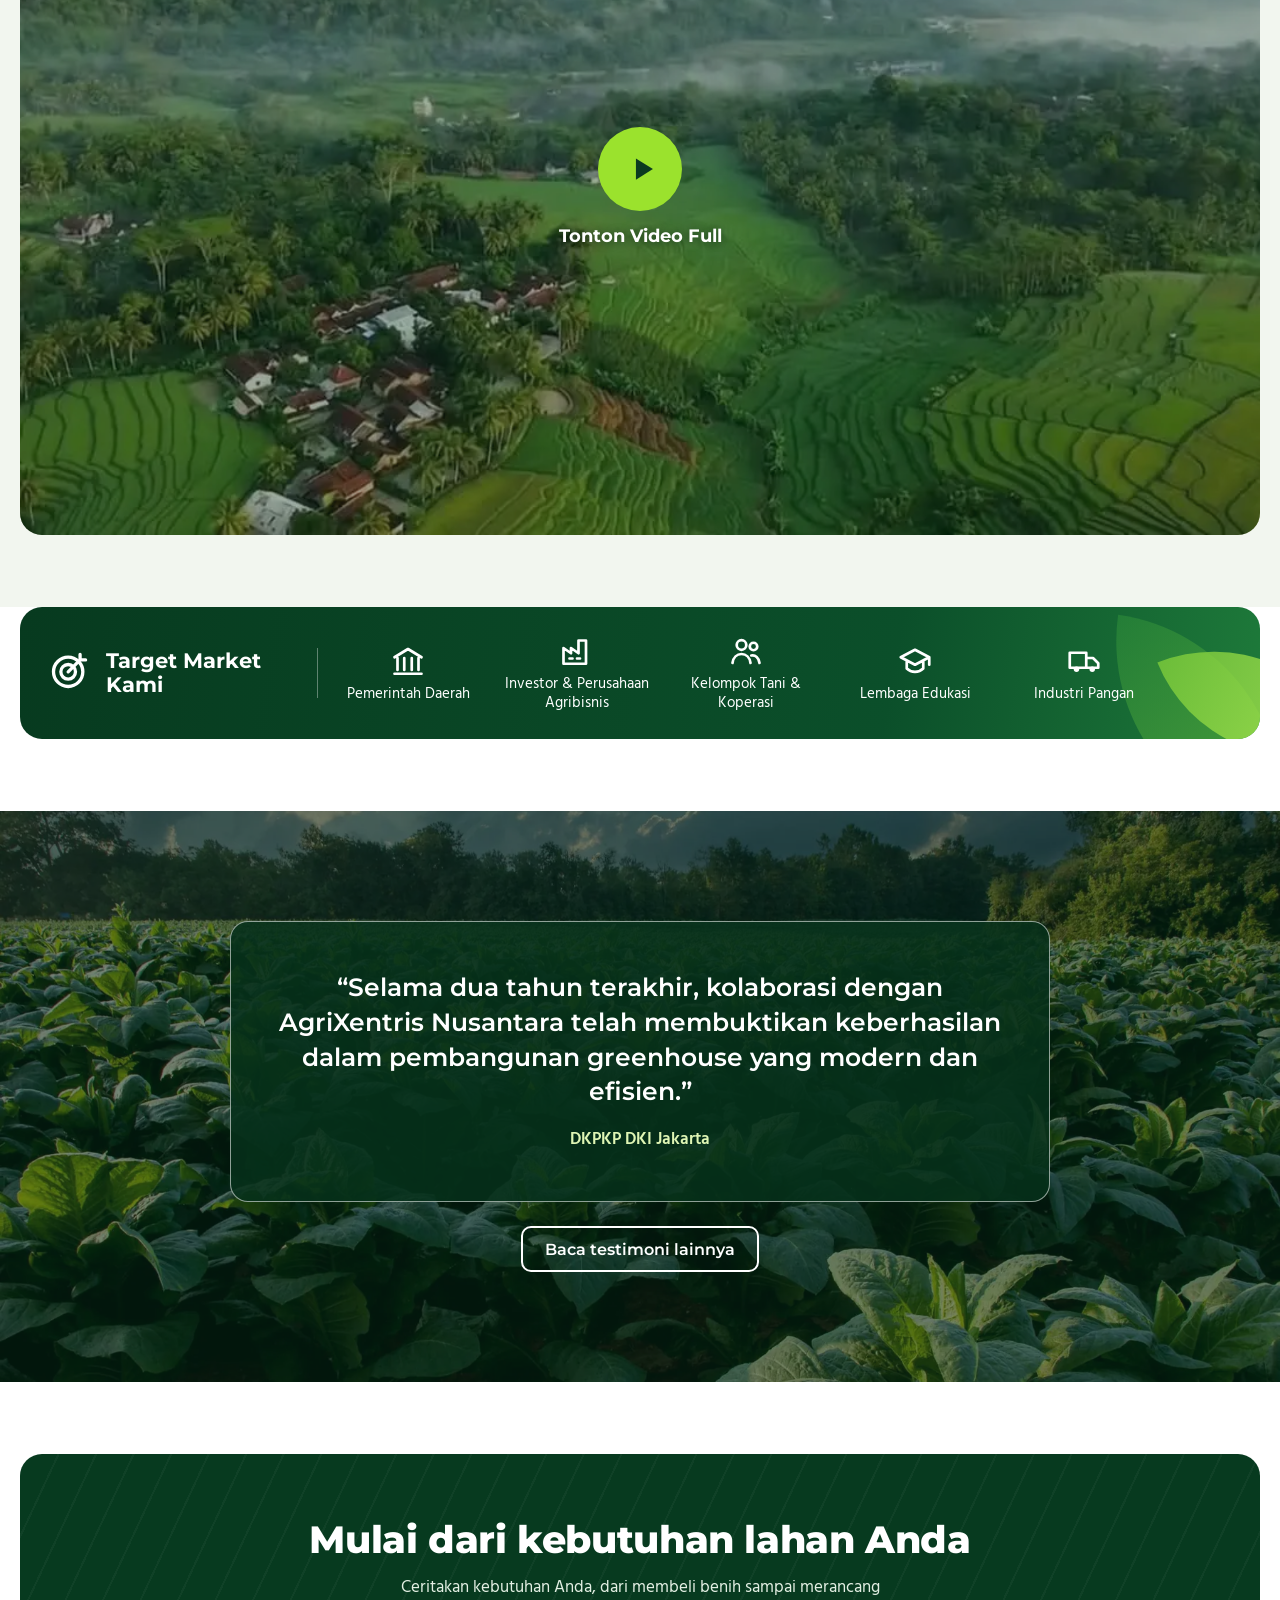
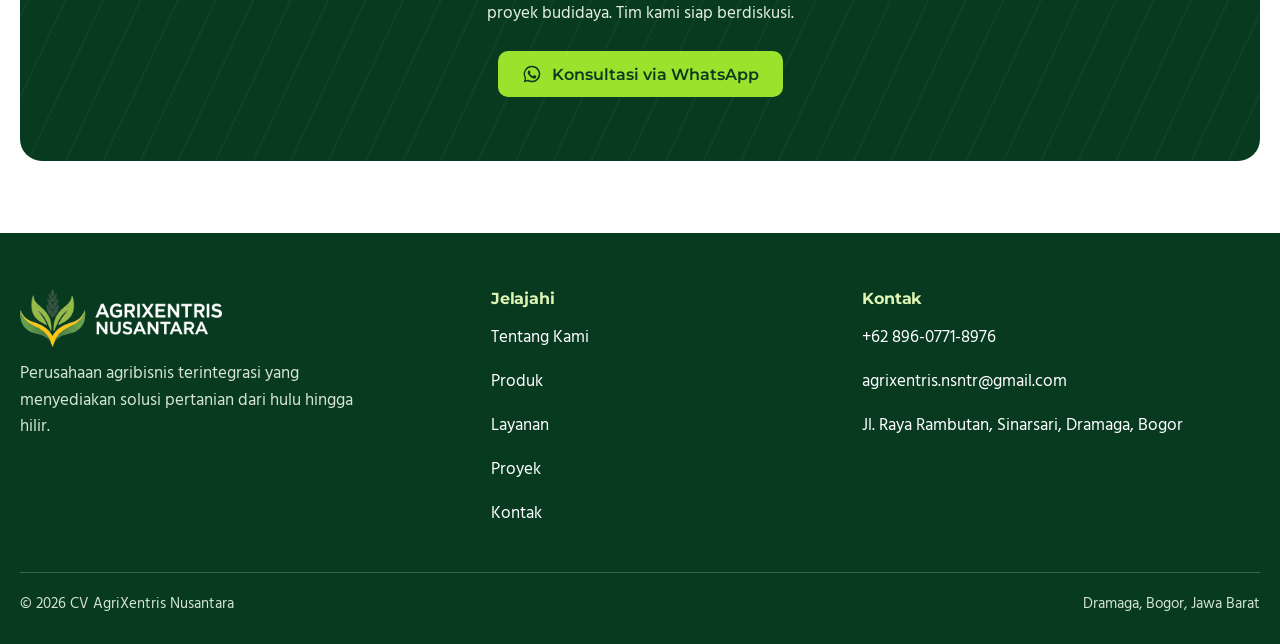
==== commit 2e41cd61: "Tampilkan logo AgriXentris di hasil pencarian Google Ikon lama berukuran 64 px, bukan kelipatan 48 p" ====
--- a/index.html
+++ b/index.html
@@ -16,12 +16,20 @@
 <meta property="og:url" content="https://agrixentrisnusantara.com/">
 <link rel="canonical" href="https://agrixentrisnusantara.com/">
 <meta name="theme-color" content="#0B4F2A">
-<link rel="icon" href="/assets/img/favicon.png">
+<link rel="icon" href="/favicon.ico" sizes="48x48">
+<link rel="icon" type="image/png" sizes="96x96" href="/assets/img/favicon-96.png">
+<link rel="icon" type="image/png" sizes="192x192" href="/assets/img/favicon-192.png">
 <link rel="apple-touch-icon" href="/assets/img/apple-touch-icon.png">
 <link rel="preconnect" href="https://fonts.googleapis.com">
 <link rel="preconnect" href="https://fonts.gstatic.com" crossorigin>
 <link href="https://fonts.googleapis.com/css2?family=Hind:wght@400;500;600&family=Montserrat:wght@500;600;700;800&display=swap" rel="stylesheet">
 <link rel="stylesheet" href="/assets/css/site.css">
+<script type="application/ld+json">
+{"@context":"https://schema.org","@graph":[
+{"@type":"WebSite","@id":"https://agrixentrisnusantara.com/#website","name":"AgriXentris Nusantara","url":"https://agrixentrisnusantara.com/","inLanguage":"id-ID","publisher":{"@id":"https://agrixentrisnusantara.com/#org"}},
+{"@type":"Organization","@id":"https://agrixentrisnusantara.com/#org","name":"AgriXentris Nusantara","url":"https://agrixentrisnusantara.com/","logo":{"@type":"ImageObject","url":"https://agrixentrisnusantara.com/assets/img/favicon-192.png","width":192,"height":192}}
+]}
+</script>
 </head>
 <body data-page="home">
 <svg width="0" height="0" style="position:absolute" aria-hidden="true"><defs>
--- a/assets/css/site.css
+++ b/assets/css/site.css
@@ -286,7 +286,6 @@
 .video .play i{width:84px; height:84px; border-radius:50%; background:var(--lime); display:grid; place-items:center}
 .video .play i svg{width:34px; height:34px; color:var(--lime-ink); margin-left:5px}
 a.play{text-decoration:none}
-.video .play small{margin-top:-8px; font:500 .92rem var(--body); color:#DFF5B4}
 .video-sec[hidden]{display:none}
 
 /* testimoni di atas foto */
